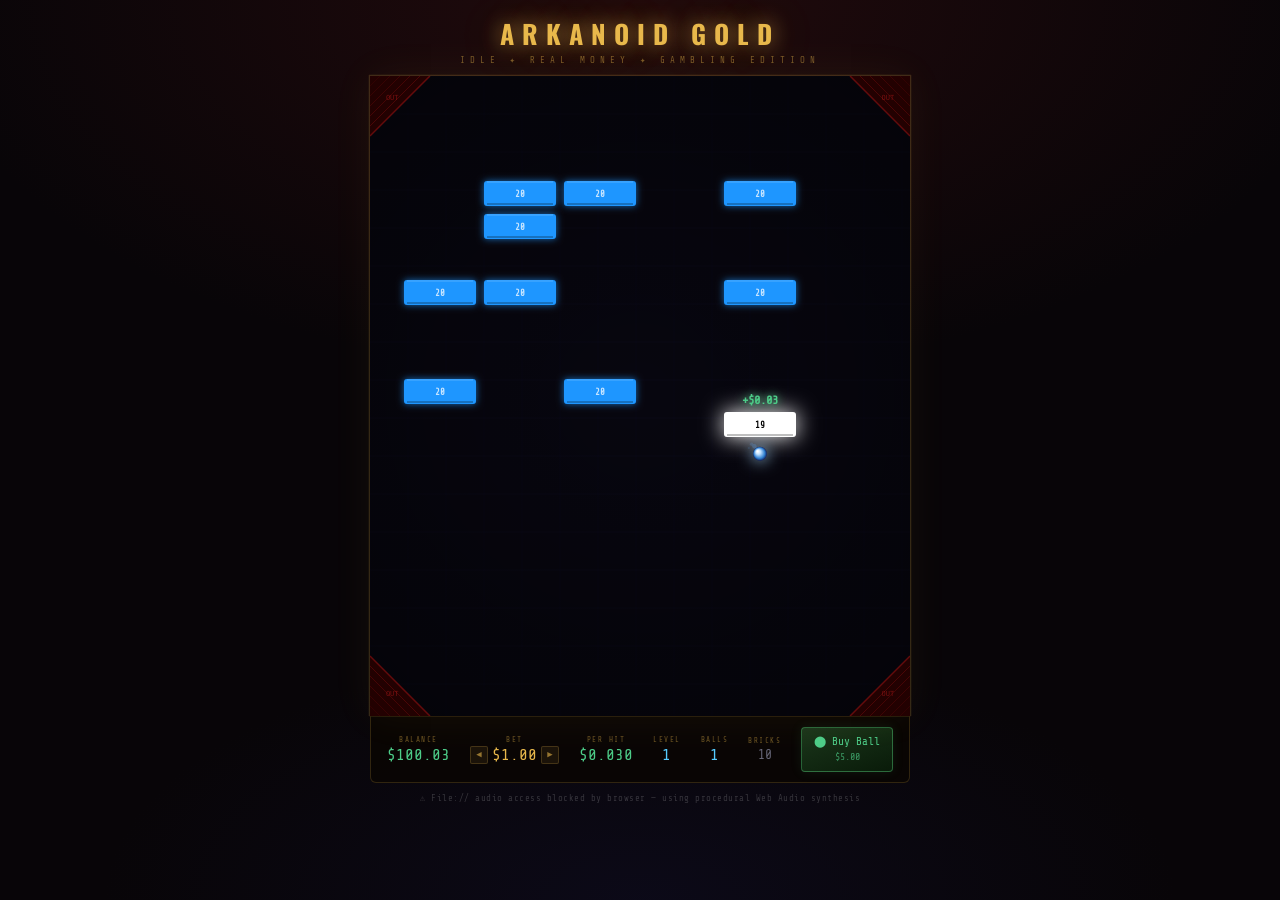
==== arkanoid-gold/index.html @ 4f2eaafe "Initial commit: portal + 5 game prototypes Co-Authored-By: Claude Opus 4.6 (1M context) <noreply@ant" ====
<!DOCTYPE html>
<html lang="en">
<head>
<meta charset="UTF-8">
<meta name="viewport" content="width=device-width, initial-scale=1.0">
<title>ARKANOID GOLD</title>
<style>
@import url('https://fonts.googleapis.com/css2?family=Share+Tech+Mono&family=Oswald:wght@400;600;700&display=swap');

* { margin: 0; padding: 0; box-sizing: border-box; }

body {
  background: #080508;
  background-image:
    radial-gradient(ellipse 80% 60% at 50% 0%, rgba(80,20,20,0.35) 0%, transparent 70%),
    radial-gradient(ellipse 60% 40% at 50% 100%, rgba(20,20,60,0.3) 0%, transparent 70%);
  display: flex;
  flex-direction: column;
  align-items: center;
  min-height: 100vh;
  padding: 14px 8px 20px;
  font-family: 'Share Tech Mono', 'Courier New', monospace;
  color: #fff;
  user-select: none;
}

header {
  display: flex;
  flex-direction: column;
  align-items: center;
  margin-bottom: 10px;
  gap: 2px;
}

.game-title {
  font-family: 'Oswald', sans-serif;
  font-weight: 700;
  font-size: 26px;
  letter-spacing: 8px;
  color: #e8b84b;
  text-shadow:
    0 0 20px rgba(232,184,75,0.7),
    0 0 50px rgba(232,184,75,0.3);
  text-transform: uppercase;
}

.game-subtitle {
  font-size: 9px;
  letter-spacing: 5px;
  color: rgba(232,184,75,0.45);
  text-transform: uppercase;
}

.game-wrap {
  position: relative;
  display: inline-block;
}

canvas {
  display: block;
  border: 1px solid rgba(232,184,75,0.2);
  border-bottom: none;
  box-shadow:
    0 0 40px rgba(232,184,75,0.06),
    0 0 1px rgba(232,184,75,0.3),
    inset 0 0 60px rgba(0,0,20,0.6);
  cursor: default;
}

/* Scanline overlay */
canvas::after {
  content: '';
  position: absolute;
  inset: 0;
  background: repeating-linear-gradient(
    to bottom,
    transparent,
    transparent 2px,
    rgba(0,0,0,0.04) 2px,
    rgba(0,0,0,0.04) 4px
  );
  pointer-events: none;
}

#hud {
  width: 540px;
  display: flex;
  align-items: center;
  justify-content: space-between;
  padding: 10px 16px;
  background: rgba(10,6,4,0.92);
  border: 1px solid rgba(232,184,75,0.18);
  border-top: 1px solid rgba(232,184,75,0.08);
  border-radius: 0 0 6px 6px;
  gap: 6px;
  flex-wrap: nowrap;
}

.hitem {
  display: flex;
  flex-direction: column;
  align-items: center;
  gap: 2px;
  min-width: 0;
}

.hlabel {
  font-size: 7.5px;
  color: rgba(232,184,75,0.45);
  text-transform: uppercase;
  letter-spacing: 1.5px;
  white-space: nowrap;
}

.hval {
  font-family: 'Share Tech Mono', monospace;
  font-size: 16px;
  font-weight: 400;
  color: #5cf;
  white-space: nowrap;
}
.hval.gold { color: #e8b84b; }
.hval.green { color: #4dcc88; }
.hval.dim { color: #667; font-size: 13px; }

.betctrl {
  display: flex;
  align-items: center;
  gap: 4px;
}

.adj {
  background: rgba(232,184,75,0.08);
  border: 1px solid rgba(232,184,75,0.2);
  color: rgba(232,184,75,0.6);
  width: 18px; height: 18px;
  border-radius: 2px;
  cursor: pointer;
  font-size: 9px;
  display: flex; align-items: center; justify-content: center;
  transition: all 0.1s;
  line-height: 1;
  font-family: inherit;
}
.adj:hover {
  background: rgba(232,184,75,0.18);
  color: #e8b84b;
  border-color: rgba(232,184,75,0.5);
}

#buybtn {
  background: linear-gradient(160deg, rgba(30,60,30,0.9), rgba(10,30,10,0.9));
  border: 1px solid rgba(80,200,120,0.4);
  color: #4dcc88;
  padding: 6px 12px;
  border-radius: 4px;
  cursor: pointer;
  font-family: 'Share Tech Mono', monospace;
  font-size: 11px;
  font-weight: 400;
  line-height: 1.4;
  text-align: center;
  transition: all 0.15s;
  white-space: nowrap;
  flex-shrink: 0;
  box-shadow: 0 0 12px rgba(80,200,120,0.1);
}
#buybtn:hover:not(:disabled) {
  background: linear-gradient(160deg, rgba(40,80,40,0.95), rgba(20,50,20,0.95));
  border-color: rgba(80,200,120,0.7);
  box-shadow: 0 0 16px rgba(80,200,120,0.2);
}
#buybtn:disabled {
  opacity: 0.3;
  cursor: not-allowed;
  box-shadow: none;
}

.note {
  margin-top: 10px;
  font-size: 9px;
  color: rgba(255,255,255,0.18);
  letter-spacing: 0.5px;
  text-align: center;
}
</style>
</head>
<body>

<header>
  <div class="game-title">Arkanoid Gold</div>
  <div class="game-subtitle">idle ✦ real money ✦ gambling edition</div>
</header>

<div class="game-wrap">
  <canvas id="c" width="540" height="640"></canvas>
</div>

<div id="hud">
  <div class="hitem">
    <div class="hlabel">Balance</div>
    <div class="hval green" id="ubal">$100.00</div>
  </div>
  <div class="hitem">
    <div class="hlabel">Bet</div>
    <div class="betctrl">
      <button class="adj" id="bdown" title="Decrease bet">◀</button>
      <div class="hval gold" id="ubet">$1.00</div>
      <button class="adj" id="bup" title="Increase bet">▶</button>
    </div>
  </div>
  <div class="hitem">
    <div class="hlabel">Per Hit</div>
    <div class="hval green" id="uphit">$0.03</div>
  </div>
  <div class="hitem">
    <div class="hlabel">Level</div>
    <div class="hval" id="ulvl">1</div>
  </div>
  <div class="hitem">
    <div class="hlabel">Balls</div>
    <div class="hval" id="uballs">1</div>
  </div>
  <div class="hitem">
    <div class="hlabel">Bricks</div>
    <div class="hval dim" id="ubricks">0</div>
  </div>
  <button id="buybtn" title="Purchase an additional ball">
    ⬤ Buy Ball<br><span id="ubcost" style="color:rgba(77,204,136,0.7);font-size:10px;">$5.00</span>
  </button>
</div>

<div class="note">⚠ File:// audio access blocked by browser — using procedural Web Audio synthesis</div>

<script>
// ═══════════════════════════════════════════════════════════
// CONSTANTS
// ═══════════════════════════════════════════════════════════
const W = 540, H = 640;
const GUT = 60;           // corner gutter triangle dimension
const BALL_R = 7;
const TRAIL_LEN = 5;
const BRICK_W = 72, BRICK_H = 25, BRICK_GAP = 8;
const BCOLS = 6, BROWS = 8;
const BOX = (W - (BCOLS * (BRICK_W + BRICK_GAP) - BRICK_GAP)) / 2; // left offset
const BOY = 105;           // top offset
const COIN_R = 7;
const COIN_GRAV = 0.26;
const COIN_DAMP = 0.48;
const COIN_MAXB = 5;
const COIN_TTL  = 480;    // frames before coin vanishes

const BET_OPTS = [0.10, 0.25, 0.50, 1.00, 2.00, 5.00, 10.00, 25.00, 50.00, 100.00];
let betIdx = 3;

// ═══════════════════════════════════════════════════════════
// CANVAS
// ═══════════════════════════════════════════════════════════
const canvas = document.getElementById('c');
const ctx    = canvas.getContext('2d');

// ═══════════════════════════════════════════════════════════
// AUDIO  (procedural Web Audio API)
// ═══════════════════════════════════════════════════════════
let AC = null;
function getAC() {
  if (!AC) AC = new (window.AudioContext || window.webkitAudioContext)();
  return AC;
}

function noiseBurst(freq, freqEnd, vol, dur) {
  try {
    const a = getAC(), t = a.currentTime;
    const sr = a.sampleRate;
    const buf = a.createBuffer(1, Math.floor(sr * dur), sr);
    const d = buf.getChannelData(0);
    for (let i = 0; i < d.length; i++)
      d[i] = (Math.random() * 2 - 1) * Math.pow(1 - i / d.length, 0.6);
    const src = a.createBufferSource();
    src.buffer = buf;
    const filt = a.createBiquadFilter();
    filt.type = 'bandpass';
    filt.frequency.setValueAtTime(freq, t);
    if (freqEnd) filt.frequency.exponentialRampToValueAtTime(freqEnd, t + dur);
    filt.Q.value = 2.8;
    const gain = a.createGain();
    gain.gain.setValueAtTime(vol, t);
    gain.gain.exponentialRampToValueAtTime(0.0001, t + dur);
    src.connect(filt); filt.connect(gain); gain.connect(a.destination);
    src.start(t); src.stop(t + dur + 0.01);
  } catch(e) {}
}

function sineTone(freq, freqEnd, vol, dur, delay) {
  try {
    const a = getAC(), t = a.currentTime + (delay || 0);
    const osc = a.createOscillator(), gain = a.createGain();
    osc.type = 'sine';
    osc.frequency.setValueAtTime(freq, t);
    if (freqEnd) osc.frequency.exponentialRampToValueAtTime(freqEnd, t + dur);
    gain.gain.setValueAtTime(vol, t);
    gain.gain.exponentialRampToValueAtTime(0.0001, t + dur);
    osc.connect(gain); gain.connect(a.destination);
    osc.start(t); osc.stop(t + dur + 0.01);
  } catch(e) {}
}

function triTone(freq, vol, dur, delay) {
  try {
    const a = getAC(), t = a.currentTime + (delay || 0);
    const osc = a.createOscillator(), gain = a.createGain();
    osc.type = 'triangle';
    osc.frequency.value = freq;
    gain.gain.setValueAtTime(vol, t);
    gain.gain.exponentialRampToValueAtTime(0.0001, t + dur);
    osc.connect(gain); gain.connect(a.destination);
    osc.start(t); osc.stop(t + dur + 0.01);
  } catch(e) {}
}

// SFX
function sndBrickHit(health) {
  // Pitch rises as brick gets more damaged (more cracked = higher freq)
  const f = 180 + (20 - health) * 52;
  noiseBurst(f, f * 0.55, 0.55, 0.07);
  sineTone(f * 1.4, f * 0.9, 0.09, 0.05);
}

function sndBrickBreak() {
  noiseBurst(420, 90, 0.8, 0.20);
  sineTone(260, 65, 0.14, 0.18);
  triTone(180, 0.1, 0.22);
}

function sndCoinBounce() {
  sineTone(1600, 750, 0.1, 0.04);
}

function sndCoinCollect() {
  [523.25, 659.25, 783.99, 1046.50, 1318.51].forEach((f, i) => {
    sineTone(f, f * 1.01, 0.18, 0.24, i * 0.065);
    triTone(f * 0.5, 0.06, 0.2, i * 0.065);
  });
}

function sndBallLost() {
  try {
    const a = getAC(), t = a.currentTime;
    const osc = a.createOscillator(), gain = a.createGain();
    osc.type = 'sawtooth';
    osc.frequency.setValueAtTime(400, t);
    osc.frequency.exponentialRampToValueAtTime(75, t + 0.5);
    gain.gain.setValueAtTime(0.18, t);
    gain.gain.exponentialRampToValueAtTime(0.0001, t + 0.5);
    osc.connect(gain); gain.connect(a.destination);
    osc.start(t); osc.stop(t + 0.52);
  } catch(e) {}
}

function sndLevelUp() {
  [392, 494, 587, 784, 988, 1175].forEach((f, i) => {
    triTone(f, 0.14, 0.35, i * 0.1);
    sineTone(f * 2, null, 0.06, 0.25, i * 0.1);
  });
}

// ═══════════════════════════════════════════════════════════
// COLOR HELPERS
// ═══════════════════════════════════════════════════════════
// Brick health colors: blue(full) → cyan → green → yellow → orange → red(near dead)
const HPAL = [
  [255, 35, 35],    // dying — red
  [255, 130, 0],    // low   — orange
  [220, 220, 0],    // mid   — yellow
  [40,  210, 120],  // good  — green
  [30,  150, 255],  // full  — blue
];

function brickRGB(health, max = 20) {
  const t = health / max; // 0..1
  const seg = HPAL.length - 1;
  const si  = Math.min(Math.floor(t * seg), seg - 1);
  const st  = t * seg - si;
  const a = HPAL[si], b = HPAL[si + 1];
  return [
    Math.round(a[0] + (b[0] - a[0]) * st),
    Math.round(a[1] + (b[1] - a[1]) * st),
    Math.round(a[2] + (b[2] - a[2]) * st),
  ];
}

function brickColor(health, max = 20) {
  const [r,g,b] = brickRGB(health, max);
  return `rgb(${r},${g},${b})`;
}

function brickGlow(health, max = 20) {
  const [r,g,b] = brickRGB(health, max);
  return `rgba(${r},${g},${b},0.7)`;
}

// ═══════════════════════════════════════════════════════════
// GUTTER CHECK  (triangular corners)
// ═══════════════════════════════════════════════════════════
function inGutter(x, y) {
  return (x + y < GUT) ||
         ((W - x) + y < GUT) ||
         (x + (H - y) < GUT) ||
         ((W - x) + (H - y) < GUT);
}

// ═══════════════════════════════════════════════════════════
// BRICK GENERATION
// ═══════════════════════════════════════════════════════════
function genBricks(level) {
  const total = BCOLS * BROWS;
  const count = Math.min(10 + (level - 1) * 5, 46);
  const slots = Array.from({ length: total }, (_, i) => i);
  for (let i = slots.length - 1; i > 0; i--) {
    const j = 0 | (Math.random() * (i + 1));
    [slots[i], slots[j]] = [slots[j], slots[i]];
  }
  return slots.slice(0, count).map(s => {
    const col = s % BCOLS, row = 0 | (s / BCOLS);
    return {
      x: BOX + col * (BRICK_W + BRICK_GAP),
      y: BOY + row * (BRICK_H + BRICK_GAP),
      w: BRICK_W, h: BRICK_H,
      hp: 20, maxHp: 20,
      flash: 0, shake: 0,
    };
  });
}

// ═══════════════════════════════════════════════════════════
// GAME STATE
// ═══════════════════════════════════════════════════════════
const G = {
  balance:     100,
  bet:         1.00,
  level:       1,
  balls:       [],
  bricks:      [],
  coins:       [],
  parts:       [],
  floats:      [],
  ballCost:    5,
  ballBuys:    0,
  lvlDone:     false,
  lvlTimer:    0,
};

// ═══════════════════════════════════════════════════════════
// SPAWNING
// ═══════════════════════════════════════════════════════════
function spawnBall() {
  const spd = 4.5 + G.level * 0.18;
  const angle = -Math.PI / 2 + (Math.random() - 0.5) * Math.PI * 0.7;
  G.balls.push({
    x: W / 2 + (Math.random() - 0.5) * 100,
    y: H - 110,
    vx: Math.cos(angle) * spd,
    vy: Math.sin(angle) * spd,
    trail: [],
  });
}

function spawnCoin(x, y) {
  G.coins.push({
    x, y,
    vx: (Math.random() - 0.5) * 2.8,
    vy: -(0.8 + Math.random() * 1.8),
    bounces: 0, age: 0, alive: true,
    shimmer: Math.random() * Math.PI * 2,
  });
}

function burst(x, y, rgb, n = 10) {
  for (let i = 0; i < n; i++) {
    const a = Math.random() * Math.PI * 2;
    const s = 1.5 + Math.random() * 4;
    G.parts.push({
      x, y,
      vx: Math.cos(a) * s,
      vy: Math.sin(a) * s,
      r: 1.5 + Math.random() * 2,
      life: 1,
      color: `rgb(${rgb[0]},${rgb[1]},${rgb[2]})`,
    });
  }
}

// ═══════════════════════════════════════════════════════════
// PAYOUT
// ═══════════════════════════════════════════════════════════
function pay(amt, x, y, color) {
  G.balance += amt;
  G.floats.push({
    x, y,
    text: '+$' + amt.toFixed(2),
    life: 1.3, vy: -1.1,
    color: color || '#4dcc88',
  });
  updateUI();
}

// ═══════════════════════════════════════════════════════════
// COLLISION
// ═══════════════════════════════════════════════════════════
function circHitRect(bx, by, r, rx, ry, rw, rh) {
  const cx = Math.max(rx, Math.min(bx, rx + rw));
  const cy = Math.max(ry, Math.min(by, ry + rh));
  const dx = bx - cx, dy = by - cy;
  return dx * dx + dy * dy < r * r;
}

function bounceOff(ball, brick) {
  const cx = Math.max(brick.x, Math.min(ball.x, brick.x + brick.w));
  const cy = Math.max(brick.y, Math.min(ball.y, brick.y + brick.h));
  const dx = ball.x - cx, dy = ball.y - cy;
  if (Math.abs(dx) >= Math.abs(dy)) {
    ball.vx = -ball.vx;
    ball.x += ball.vx * 1.5;
  } else {
    ball.vy = -ball.vy;
    ball.y += ball.vy * 1.5;
  }
}

function enforceMinAngle(ball) {
  const spd = Math.hypot(ball.vx, ball.vy);
  const MIN_VY = spd * 0.18;
  if (Math.abs(ball.vy) < MIN_VY) {
    ball.vy = MIN_VY * (ball.vy >= 0 ? 1 : -1);
    ball.vx = Math.sqrt(spd * spd - ball.vy * ball.vy) * (ball.vx >= 0 ? 1 : -1);
  }
}

// ═══════════════════════════════════════════════════════════
// UPDATE
// ═══════════════════════════════════════════════════════════
function update() {
  // Level transition
  if (G.lvlDone) {
    if (--G.lvlTimer <= 0) {
      G.level++;
      G.bricks = genBricks(G.level);
      G.coins  = [];
      G.lvlDone = false;
      updateUI();
    }
  } else if (G.bricks.length === 0) {
    G.lvlDone  = true;
    G.lvlTimer = 210;
    sndLevelUp();
  }

  // ── BALLS ──────────────────────────────────────────────
  for (let i = G.balls.length - 1; i >= 0; i--) {
    const b = G.balls[i];

    // Trail
    b.trail.push({ x: b.x, y: b.y });
    if (b.trail.length > TRAIL_LEN) b.trail.shift();

    b.x += b.vx;
    b.y += b.vy;

    // Gutter check BEFORE wall bounce
    if (inGutter(b.x, b.y)) {
      G.balls.splice(i, 1);
      sndBallLost();
      updateUI();
      continue;
    }

    // Wall bounce
    if (b.x - BALL_R < 0)   { b.x = BALL_R;     b.vx =  Math.abs(b.vx); }
    if (b.x + BALL_R > W)   { b.x = W - BALL_R; b.vx = -Math.abs(b.vx); }
    if (b.y - BALL_R < 0)   { b.y = BALL_R;     b.vy =  Math.abs(b.vy); }
    if (b.y + BALL_R > H)   { b.y = H - BALL_R; b.vy = -Math.abs(b.vy); }

    enforceMinAngle(b);

    // Brick collisions
    for (let j = G.bricks.length - 1; j >= 0; j--) {
      const br = G.bricks[j];
      if (!circHitRect(b.x, b.y, BALL_R, br.x, br.y, br.w, br.h)) continue;

      bounceOff(b, br);
      br.hp--;
      br.flash = 9;
      if (br.hp <= 4) br.shake = 4;

      sndBrickHit(Math.max(1, br.hp));
      pay(G.bet * 0.03, br.x + br.w / 2, br.y - 8);

      // Coin drop: 9% per hit
      if (Math.random() < 0.09) {
        spawnCoin(br.x + br.w / 2 + (Math.random() - 0.5) * 30, br.y + br.h + 4);
      }

      if (br.hp <= 0) {
        const rgb = brickRGB(5, 20); // warm color for explosion
        burst(br.x + br.w / 2, br.y + br.h / 2, rgb, 14);
        pay(G.bet * 0.25, br.x + br.w / 2, br.y + br.h / 2, '#e8b84b');
        sndBrickBreak();
        G.bricks.splice(j, 1);
      }
      break; // one brick collision per ball per frame
    }

    // Coin collisions
    for (let k = G.coins.length - 1; k >= 0; k--) {
      const co = G.coins[k];
      if (!co.alive) continue;
      const dx = b.x - co.x, dy = b.y - co.y;
      const rr = BALL_R + COIN_R;
      if (dx * dx + dy * dy < rr * rr) {
        co.alive = false;
        pay(G.bet * 0.45, co.x, co.y - 14, '#ffd700');
        sndCoinCollect();
        burst(co.x, co.y, [255, 215, 0], 12);
      }
    }
  }

  // ── COINS ──────────────────────────────────────────────
  G.coins = G.coins.filter(c => c.alive);
  for (let i = G.coins.length - 1; i >= 0; i--) {
    const co = G.coins[i];
    co.vy += COIN_GRAV;
    co.x  += co.vx;
    co.y  += co.vy;
    co.age++;
    co.shimmer += 0.11;

    if (co.y + COIN_R > H - 4) {
      co.y = H - 4 - COIN_R;
      co.vy *= -COIN_DAMP;
      co.vx *= 0.82;
      co.bounces++;
      if (Math.abs(co.vy) > 0.8) sndCoinBounce();
      if (co.bounces >= COIN_MAXB || Math.abs(co.vy) < 0.35) {
        G.coins.splice(i, 1); continue;
      }
    }
    if (co.x - COIN_R < 0)  { co.x = COIN_R;     co.vx =  Math.abs(co.vx); }
    if (co.x + COIN_R > W)  { co.x = W - COIN_R; co.vx = -Math.abs(co.vx); }
    if (co.age > COIN_TTL) { G.coins.splice(i, 1); }
  }

  // ── PARTICLES ──────────────────────────────────────────
  for (let i = G.parts.length - 1; i >= 0; i--) {
    const p = G.parts[i];
    p.x += p.vx; p.y += p.vy;
    p.vy += 0.12;
    p.life -= 0.026;
    if (p.life <= 0) G.parts.splice(i, 1);
  }

  // ── FLOATS ─────────────────────────────────────────────
  for (let i = G.floats.length - 1; i >= 0; i--) {
    const f = G.floats[i];
    f.y += f.vy;
    f.life -= 0.020;
    if (f.life <= 0) G.floats.splice(i, 1);
  }

  // ── BRICK TIMERS ───────────────────────────────────────
  for (const br of G.bricks) {
    if (br.flash > 0) br.flash--;
    if (br.shake > 0) br.shake--;
  }
}

// ═══════════════════════════════════════════════════════════
// DRAW
// ═══════════════════════════════════════════════════════════
let frame = 0;

function draw() {
  frame++;
  ctx.clearRect(0, 0, W, H);

  // ── BG ─────────────────────────────────────────────────
  ctx.fillStyle = '#07060f';
  ctx.fillRect(0, 0, W, H);

  // Subtle grid
  ctx.strokeStyle = 'rgba(100,80,200,0.035)';
  ctx.lineWidth = 1;
  for (let x = 0; x < W; x += 38) {
    ctx.beginPath(); ctx.moveTo(x, 0); ctx.lineTo(x, H); ctx.stroke();
  }
  for (let y = 0; y < H; y += 38) {
    ctx.beginPath(); ctx.moveTo(0, y); ctx.lineTo(W, y); ctx.stroke();
  }

  // Vignette gradient
  const vig = ctx.createRadialGradient(W/2, H/2, 0, W/2, H/2, W * 0.85);
  vig.addColorStop(0, 'transparent');
  vig.addColorStop(1, 'rgba(0,0,0,0.45)');
  ctx.fillStyle = vig;
  ctx.fillRect(0, 0, W, H);

  // ── GUTTER TRIANGLES ───────────────────────────────────
  const gutCorners = [
    [0, 0, GUT, 0, 0, GUT],
    [W, 0, W - GUT, 0, W, GUT],
    [0, H, GUT, H, 0, H - GUT],
    [W, H, W - GUT, H, W, H - GUT],
  ];

  // Fill
  gutCorners.forEach(([x1,y1,x2,y2,x3,y3]) => {
    ctx.fillStyle = 'rgba(40,0,0,0.85)';
    ctx.beginPath();
    ctx.moveTo(x1, y1); ctx.lineTo(x2, y2); ctx.lineTo(x3, y3);
    ctx.closePath(); ctx.fill();
  });

  // Danger stripes
  for (let k = 0; k < 5; k++) {
    const pct = (k + 1) / 6;
    const alpha = 0.25 - k * 0.04;
    ctx.strokeStyle = `rgba(200,20,20,${alpha})`;
    ctx.lineWidth = 1;
    gutCorners.forEach(([x1,y1,x2,y2,x3,y3]) => {
      // Interpolate stripe along hypotenuse
      const ax = x2 + (x1 - x2) * pct, ay = y2;
      const bx2 = x1, by2 = y3 + (y1 - y3) * pct;
      ctx.beginPath(); ctx.moveTo(ax, ay); ctx.lineTo(bx2, by2); ctx.stroke();
    });
  }

  // Gutter edge glow
  ctx.strokeStyle = 'rgba(180,20,20,0.5)';
  ctx.lineWidth = 1.5;
  gutCorners.forEach(([x1,y1,x2,y2,x3,y3]) => {
    ctx.beginPath(); ctx.moveTo(x2, y2); ctx.lineTo(x3, y3); ctx.stroke();
  });

  // OUT labels
  ctx.fillStyle = 'rgba(200,30,30,0.5)';
  ctx.font = '7px monospace';
  ctx.textAlign = 'center';
  ctx.textBaseline = 'middle';
  const goff = GUT * 0.37;
  ctx.fillText('OUT', goff, goff);
  ctx.fillText('OUT', W - goff, goff);
  ctx.fillText('OUT', goff, H - goff);
  ctx.fillText('OUT', W - goff, H - goff);

  // ── BRICKS ─────────────────────────────────────────────
  for (const br of G.bricks) {
    const col  = brickColor(br.hp, br.maxHp);
    const glow = brickGlow(br.hp, br.maxHp);
    const sx   = br.shake > 0 ? (Math.random() - 0.5) * 2.5 : 0;
    const sy   = br.shake > 0 ? (Math.random() - 0.5) * 2.5 : 0;
    const bx   = br.x + sx, by = br.y + sy;
    const rad  = 3;

    // Glow
    ctx.save();
    ctx.shadowColor = br.flash > 0 ? '#ffffff' : glow;
    ctx.shadowBlur  = br.flash > 0 ? 22 : 7;
    ctx.fillStyle   = br.flash > 0 ? '#ffffff' : col;
    ctx.beginPath();
    if (ctx.roundRect) {
      ctx.roundRect(bx, by, br.w, br.h, rad);
    } else {
      ctx.rect(bx, by, br.w, br.h);
    }
    ctx.fill();
    ctx.restore();

    // Inner bevel highlight
    ctx.strokeStyle = 'rgba(255,255,255,0.22)';
    ctx.lineWidth = 1;
    ctx.beginPath();
    ctx.moveTo(bx + rad, by + 1);
    ctx.lineTo(bx + br.w - rad, by + 1);
    ctx.stroke();

    // Inner shadow bottom
    ctx.strokeStyle = 'rgba(0,0,0,0.5)';
    ctx.beginPath();
    ctx.moveTo(bx + rad, by + br.h - 2);
    ctx.lineTo(bx + br.w - rad, by + br.h - 2);
    ctx.stroke();

    // HP number
    const dark = br.hp > 12;
    ctx.fillStyle = br.flash > 0 ? '#000'
      : dark ? 'rgba(255,255,255,0.75)' : '#fff';
    ctx.font = `bold ${br.hp > 9 ? 9 : 10}px 'Share Tech Mono', monospace`;
    ctx.textAlign = 'center';
    ctx.textBaseline = 'middle';
    ctx.fillText(br.hp, bx + br.w / 2, by + br.h / 2 + 0.5);
  }

  // ── COINS ──────────────────────────────────────────────
  for (const co of G.coins) {
    const pulse = 0.88 + Math.sin(co.shimmer) * 0.12;
    const fade  = Math.min(1, (COIN_TTL - co.age) / 80);

    ctx.save();
    ctx.globalAlpha = fade;
    ctx.shadowColor = '#ffd700';
    ctx.shadowBlur  = 10 * pulse;

    const gr = ctx.createRadialGradient(co.x - 2, co.y - 2, 0.5, co.x, co.y, COIN_R);
    gr.addColorStop(0, '#fffac8');
    gr.addColorStop(0.45, '#ffd700');
    gr.addColorStop(1, '#a06000');
    ctx.fillStyle = gr;
    ctx.beginPath();
    ctx.arc(co.x, co.y, COIN_R * pulse, 0, Math.PI * 2);
    ctx.fill();
    ctx.restore();

    ctx.save();
    ctx.globalAlpha = fade * 0.85;
    ctx.fillStyle = 'rgba(60,30,0,0.9)';
    ctx.font = 'bold 7px sans-serif';
    ctx.textAlign = 'center';
    ctx.textBaseline = 'middle';
    ctx.fillText('$', co.x, co.y + 0.5);
    ctx.restore();
  }

  // ── BALLS ──────────────────────────────────────────────
  for (const b of G.balls) {
    // Trail
    b.trail.forEach((pt, ti) => {
      const a = (ti + 1) / (b.trail.length + 1) * 0.35;
      ctx.fillStyle = `rgba(80,160,255,${a})`;
      const tr = BALL_R * 0.4 * ((ti + 1) / b.trail.length);
      ctx.beginPath();
      ctx.arc(pt.x, pt.y, tr, 0, Math.PI * 2);
      ctx.fill();
    });

    // Ball
    ctx.save();
    ctx.shadowColor = '#aaddff';
    ctx.shadowBlur  = 16;
    const bg = ctx.createRadialGradient(b.x - 2.5, b.y - 2.5, 0.5, b.x, b.y, BALL_R);
    bg.addColorStop(0, '#ffffff');
    bg.addColorStop(0.3, '#c0e0ff');
    bg.addColorStop(0.75, '#3080d0');
    bg.addColorStop(1, '#102060');
    ctx.fillStyle = bg;
    ctx.beginPath();
    ctx.arc(b.x, b.y, BALL_R, 0, Math.PI * 2);
    ctx.fill();
    ctx.restore();
  }

  // ── PARTICLES ──────────────────────────────────────────
  ctx.save();
  for (const p of G.parts) {
    ctx.globalAlpha = Math.max(0, p.life * p.life);
    ctx.fillStyle = p.color;
    ctx.beginPath();
    ctx.arc(p.x, p.y, p.r, 0, Math.PI * 2);
    ctx.fill();
  }
  ctx.restore();

  // ── FLOATING PAYOUT TEXT ────────────────────────────────
  ctx.save();
  for (const f of G.floats) {
    const a = Math.min(1, f.life * 1.4);
    ctx.globalAlpha = a;
    ctx.shadowColor = f.color;
    ctx.shadowBlur  = 8;
    ctx.fillStyle   = f.color;
    ctx.font        = 'bold 12px "Share Tech Mono", monospace';
    ctx.textAlign   = 'center';
    ctx.textBaseline = 'middle';
    ctx.fillText(f.text, f.x, f.y);
  }
  ctx.restore();

  // ── LEVEL COMPLETE ──────────────────────────────────────
  if (G.lvlDone) {
    ctx.fillStyle = 'rgba(0,0,0,0.58)';
    ctx.fillRect(0, 0, W, H);

    const sc = 1 + Math.sin(frame * 0.07) * 0.04;
    ctx.save();
    ctx.translate(W / 2, H / 2);
    ctx.scale(sc, sc);

    ctx.shadowColor = '#e8b84b';
    ctx.shadowBlur  = 35;
    ctx.fillStyle   = '#e8b84b';
    ctx.font        = 'bold 36px Oswald, sans-serif';
    ctx.letterSpacing = '4px';
    ctx.textAlign   = 'center';
    ctx.textBaseline = 'middle';
    ctx.fillText('LEVEL COMPLETE', 0, -24);

    ctx.shadowBlur  = 0;
    ctx.fillStyle   = 'rgba(255,255,255,0.55)';
    ctx.font        = '15px "Share Tech Mono", monospace';
    ctx.fillText('Level ' + (G.level + 1) + ' incoming…', 0, 22);
    ctx.restore();
  }

  // ── NO BALLS WARNING ────────────────────────────────────
  if (G.balls.length === 0 && !G.lvlDone) {
    const pulse = 0.6 + Math.abs(Math.sin(frame * 0.06)) * 0.4;
    ctx.fillStyle = `rgba(180,0,0,${0.08 * pulse})`;
    ctx.fillRect(0, 0, W, H);

    ctx.save();
    ctx.shadowColor = '#ff4040';
    ctx.shadowBlur  = 20;
    ctx.fillStyle   = `rgba(255,80,80,${0.85 + pulse * 0.15})`;
    ctx.font        = 'bold 17px "Share Tech Mono", monospace';
    ctx.textAlign   = 'center';
    ctx.textBaseline = 'middle';
    ctx.fillText('⚠  ALL BALLS LOST — BUY MORE BELOW', W / 2, H / 2);
    ctx.restore();
  }
}

// ═══════════════════════════════════════════════════════════
// LOOP
// ═══════════════════════════════════════════════════════════
function loop() {
  update();
  draw();
  requestAnimationFrame(loop);
}

// ═══════════════════════════════════════════════════════════
// UI
// ═══════════════════════════════════════════════════════════
function updateUI() {
  document.getElementById('ubal').textContent  = '$' + G.balance.toFixed(2);
  document.getElementById('ulvl').textContent  = G.level;
  document.getElementById('uballs').textContent = G.balls.length;
  document.getElementById('ubricks').textContent = G.bricks.length;
  document.getElementById('ubet').textContent  = '$' + G.bet.toFixed(2);
  document.getElementById('ubcost').textContent = '$' + G.ballCost.toFixed(2);
  document.getElementById('uphit').textContent  = '$' + (G.bet * 0.03).toFixed(3);
  document.getElementById('buybtn').disabled = G.balance < G.ballCost;
}

document.getElementById('bdown').onclick = () => {
  if (betIdx > 0) { betIdx--; G.bet = BET_OPTS[betIdx]; updateUI(); }
};
document.getElementById('bup').onclick = () => {
  if (betIdx < BET_OPTS.length - 1) { betIdx++; G.bet = BET_OPTS[betIdx]; updateUI(); }
};
document.getElementById('buybtn').onclick = () => {
  getAC(); // ensure audio context initialized on user gesture
  if (G.balance < G.ballCost) return;
  G.balance  -= G.ballCost;
  G.ballCost  = Math.round(G.ballCost * 1.65 * 100) / 100;
  G.ballBuys++;
  spawnBall();
  updateUI();
};

// ═══════════════════════════════════════════════════════════
// INIT
// ═══════════════════════════════════════════════════════════
G.bricks = genBricks(1);
spawnBall();
updateUI();
loop();
</script>
</body>
</html>
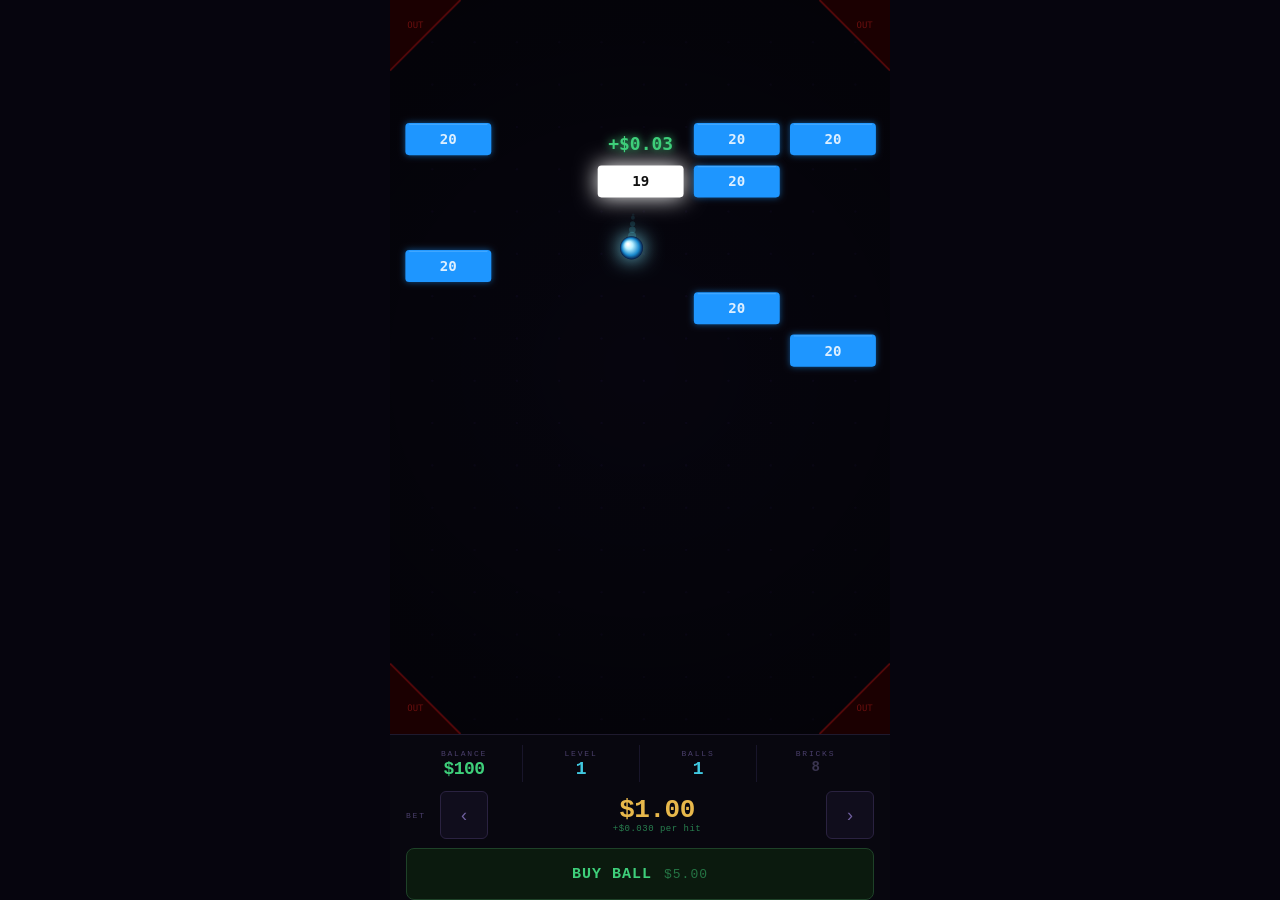
==== commit 72bd8942: "Update Ark Gold: rename + virtual coordinate system Renamed from Arkanoid Gold to Ark Gold. Added fi" ====
--- a/arkanoid-gold/index.html
+++ b/arkanoid-gold/index.html
@@ -2,978 +2,696 @@
 <html lang="en">
 <head>
 <meta charset="UTF-8">
-<meta name="viewport" content="width=device-width, initial-scale=1.0">
-<title>ARKANOID GOLD</title>
+<meta name="viewport" content="width=device-width, initial-scale=1.0, maximum-scale=1.0, user-scalable=no">
+<meta name="apple-mobile-web-app-capable" content="yes">
+<meta name="apple-mobile-web-app-status-bar-style" content="black-translucent">
+<title>ARK GOLD</title>
 <style>
-@import url('https://fonts.googleapis.com/css2?family=Share+Tech+Mono&family=Oswald:wght@400;600;700&display=swap');
-
-* { margin: 0; padding: 0; box-sizing: border-box; }
+*, *::before, *::after { box-sizing: border-box; margin: 0; padding: 0; }
+
+html, body {
+  width: 100%;
+  height: 100%;
+  overflow: hidden;
+  background: #06050e;
+  touch-action: manipulation;
+  -webkit-tap-highlight-color: transparent;
+  user-select: none;
+}
 
 body {
-  background: #080508;
-  background-image:
-    radial-gradient(ellipse 80% 60% at 50% 0%, rgba(80,20,20,0.35) 0%, transparent 70%),
-    radial-gradient(ellipse 60% 40% at 50% 100%, rgba(20,20,60,0.3) 0%, transparent 70%);
+  font-family: 'Courier New', monospace;
+}
+
+#app {
+  max-width: 500px;
+  margin: 0 auto;
+  height: 100%;
   display: flex;
   flex-direction: column;
-  align-items: center;
-  min-height: 100vh;
-  padding: 14px 8px 20px;
-  font-family: 'Share Tech Mono', 'Courier New', monospace;
-  color: #fff;
-  user-select: none;
-}
-
-header {
+  align-items: stretch;
+}
+
+/* ── PLAY AREA ────────────────────────────── */
+#c {
+  display: block;
+  width: 100%;
+  flex: 1 1 auto;
+  min-height: 0;
+}
+
+/* ── HUD ──────────────────────────────────── */
+#hud {
+  flex: 0 0 auto;
+  background: #08070f;
+  border-top: 1px solid #1e1a2e;
+  padding: 10px 16px env(safe-area-inset-bottom, 10px);
   display: flex;
   flex-direction: column;
-  align-items: center;
-  margin-bottom: 10px;
-  gap: 2px;
-}
-
-.game-title {
-  font-family: 'Oswald', sans-serif;
-  font-weight: 700;
-  font-size: 26px;
-  letter-spacing: 8px;
-  color: #e8b84b;
-  text-shadow:
-    0 0 20px rgba(232,184,75,0.7),
-    0 0 50px rgba(232,184,75,0.3);
-  text-transform: uppercase;
-}
-
-.game-subtitle {
-  font-size: 9px;
-  letter-spacing: 5px;
-  color: rgba(232,184,75,0.45);
-  text-transform: uppercase;
-}
-
-.game-wrap {
-  position: relative;
-  display: inline-block;
-}
-
-canvas {
-  display: block;
-  border: 1px solid rgba(232,184,75,0.2);
-  border-bottom: none;
-  box-shadow:
-    0 0 40px rgba(232,184,75,0.06),
-    0 0 1px rgba(232,184,75,0.3),
-    inset 0 0 60px rgba(0,0,20,0.6);
-  cursor: default;
-}
-
-/* Scanline overlay */
-canvas::after {
-  content: '';
-  position: absolute;
-  inset: 0;
-  background: repeating-linear-gradient(
-    to bottom,
-    transparent,
-    transparent 2px,
-    rgba(0,0,0,0.04) 2px,
-    rgba(0,0,0,0.04) 4px
-  );
-  pointer-events: none;
-}
-
-#hud {
-  width: 540px;
-  display: flex;
-  align-items: center;
-  justify-content: space-between;
-  padding: 10px 16px;
-  background: rgba(10,6,4,0.92);
-  border: 1px solid rgba(232,184,75,0.18);
-  border-top: 1px solid rgba(232,184,75,0.08);
-  border-radius: 0 0 6px 6px;
-  gap: 6px;
-  flex-wrap: nowrap;
-}
-
-.hitem {
+  gap: 9px;
+}
+
+/* Stats row */
+.stats {
+  display: grid;
+  grid-template-columns: repeat(4, 1fr);
+  gap: 0;
+}
+
+.stat {
   display: flex;
   flex-direction: column;
   align-items: center;
   gap: 2px;
-  min-width: 0;
-}
-
-.hlabel {
-  font-size: 7.5px;
-  color: rgba(232,184,75,0.45);
+  padding: 4px 0;
+  border-right: 1px solid #18152a;
+}
+.stat:last-child { border-right: none; }
+
+.slabel {
+  font-size: 8px;
+  letter-spacing: 1.8px;
   text-transform: uppercase;
-  letter-spacing: 1.5px;
-  white-space: nowrap;
-}
-
-.hval {
-  font-family: 'Share Tech Mono', monospace;
-  font-size: 16px;
-  font-weight: 400;
-  color: #5cf;
-  white-space: nowrap;
-}
-.hval.gold { color: #e8b84b; }
-.hval.green { color: #4dcc88; }
-.hval.dim { color: #667; font-size: 13px; }
-
-.betctrl {
+  color: #4a3f6b;
+}
+
+.sval {
+  font-size: 18px;
+  line-height: 1;
+  font-weight: bold;
+  letter-spacing: -0.5px;
+}
+.sval.green { color: #3ecf7a; }
+.sval.gold  { color: #e8b84b; }
+.sval.cyan  { color: #40c8e0; }
+.sval.dim   { color: #3a3550; font-size: 14px; }
+
+/* Bet row */
+.bet-row {
   display: flex;
   align-items: center;
-  gap: 4px;
+  gap: 10px;
+}
+
+.bet-label {
+  font-size: 8px;
+  letter-spacing: 1.8px;
+  text-transform: uppercase;
+  color: #4a3f6b;
+  flex-shrink: 0;
+  width: 24px;
 }
 
 .adj {
-  background: rgba(232,184,75,0.08);
-  border: 1px solid rgba(232,184,75,0.2);
-  color: rgba(232,184,75,0.6);
-  width: 18px; height: 18px;
-  border-radius: 2px;
+  flex-shrink: 0;
+  width: 48px;
+  height: 48px;
+  background: #100d1c;
+  border: 1px solid #2a2240;
+  border-radius: 6px;
+  color: #7060a0;
+  font-size: 18px;
+  display: flex;
+  align-items: center;
+  justify-content: center;
   cursor: pointer;
+  transition: background 0.08s, border-color 0.08s;
+}
+.adj:active {
+  background: #1e1535;
+  border-color: #e8b84b;
+  color: #e8b84b;
+}
+
+.bet-mid {
+  flex: 1;
+  display: flex;
+  flex-direction: column;
+  align-items: center;
+  gap: 1px;
+}
+
+.bet-val {
+  font-size: 26px;
+  font-weight: bold;
+  color: #e8b84b;
+  line-height: 1;
+  letter-spacing: -0.5px;
+}
+
+.bet-sub {
   font-size: 9px;
-  display: flex; align-items: center; justify-content: center;
-  transition: all 0.1s;
-  line-height: 1;
-  font-family: inherit;
-}
-.adj:hover {
-  background: rgba(232,184,75,0.18);
-  color: #e8b84b;
-  border-color: rgba(232,184,75,0.5);
-}
-
+  color: #3ecf7a;
+  opacity: 0.6;
+  letter-spacing: 0.5px;
+}
+
+/* Buy button */
 #buybtn {
-  background: linear-gradient(160deg, rgba(30,60,30,0.9), rgba(10,30,10,0.9));
-  border: 1px solid rgba(80,200,120,0.4);
-  color: #4dcc88;
-  padding: 6px 12px;
-  border-radius: 4px;
+  height: 52px;
+  background: #0b1a0e;
+  border: 1px solid #1e4228;
+  border-radius: 8px;
+  color: #3ecf7a;
+  font-family: 'Courier New', monospace;
+  font-size: 15px;
+  font-weight: bold;
+  letter-spacing: 1px;
   cursor: pointer;
-  font-family: 'Share Tech Mono', monospace;
-  font-size: 11px;
-  font-weight: 400;
-  line-height: 1.4;
-  text-align: center;
-  transition: all 0.15s;
-  white-space: nowrap;
-  flex-shrink: 0;
-  box-shadow: 0 0 12px rgba(80,200,120,0.1);
-}
-#buybtn:hover:not(:disabled) {
-  background: linear-gradient(160deg, rgba(40,80,40,0.95), rgba(20,50,20,0.95));
-  border-color: rgba(80,200,120,0.7);
-  box-shadow: 0 0 16px rgba(80,200,120,0.2);
-}
-#buybtn:disabled {
-  opacity: 0.3;
-  cursor: not-allowed;
-  box-shadow: none;
-}
-
-.note {
-  margin-top: 10px;
-  font-size: 9px;
-  color: rgba(255,255,255,0.18);
-  letter-spacing: 0.5px;
-  text-align: center;
+  display: flex;
+  align-items: center;
+  justify-content: center;
+  gap: 12px;
+  transition: background 0.1s, border-color 0.1s;
+}
+#buybtn:active:not(:disabled) {
+  background: #122a17;
+  border-color: #3ecf7a;
+}
+#buybtn:disabled { opacity: 0.22; cursor: not-allowed; }
+
+.bcost {
+  color: #3ecf7a;
+  opacity: 0.5;
+  font-size: 13px;
+  font-weight: normal;
 }
 </style>
 </head>
 <body>
 
-<header>
-  <div class="game-title">Arkanoid Gold</div>
-  <div class="game-subtitle">idle ✦ real money ✦ gambling edition</div>
-</header>
-
-<div class="game-wrap">
-  <canvas id="c" width="540" height="640"></canvas>
-</div>
+<div id="app">
+<canvas id="c"></canvas>
 
 <div id="hud">
-  <div class="hitem">
-    <div class="hlabel">Balance</div>
-    <div class="hval green" id="ubal">$100.00</div>
-  </div>
-  <div class="hitem">
-    <div class="hlabel">Bet</div>
-    <div class="betctrl">
-      <button class="adj" id="bdown" title="Decrease bet">◀</button>
-      <div class="hval gold" id="ubet">$1.00</div>
-      <button class="adj" id="bup" title="Increase bet">▶</button>
+  <div class="stats">
+    <div class="stat">
+      <div class="slabel">Balance</div>
+      <div class="sval green" id="ubal">$100</div>
+    </div>
+    <div class="stat">
+      <div class="slabel">Level</div>
+      <div class="sval cyan" id="ulvl">1</div>
+    </div>
+    <div class="stat">
+      <div class="slabel">Balls</div>
+      <div class="sval cyan" id="uballs">1</div>
+    </div>
+    <div class="stat">
+      <div class="slabel">Bricks</div>
+      <div class="sval dim" id="ubricks">—</div>
     </div>
   </div>
-  <div class="hitem">
-    <div class="hlabel">Per Hit</div>
-    <div class="hval green" id="uphit">$0.03</div>
+
+  <div class="bet-row">
+    <div class="bet-label">Bet</div>
+    <button class="adj" id="bdown">‹</button>
+    <div class="bet-mid">
+      <div class="bet-val" id="ubet">$1.00</div>
+      <div class="bet-sub" id="uphit">+$0.030 per hit</div>
+    </div>
+    <button class="adj" id="bup">›</button>
   </div>
-  <div class="hitem">
-    <div class="hlabel">Level</div>
-    <div class="hval" id="ulvl">1</div>
-  </div>
-  <div class="hitem">
-    <div class="hlabel">Balls</div>
-    <div class="hval" id="uballs">1</div>
-  </div>
-  <div class="hitem">
-    <div class="hlabel">Bricks</div>
-    <div class="hval dim" id="ubricks">0</div>
-  </div>
-  <button id="buybtn" title="Purchase an additional ball">
-    ⬤ Buy Ball<br><span id="ubcost" style="color:rgba(77,204,136,0.7);font-size:10px;">$5.00</span>
+
+  <button id="buybtn">
+    BUY BALL
+    <span class="bcost" id="ubcost">$5.00</span>
   </button>
 </div>
-
-<div class="note">⚠ File:// audio access blocked by browser — using procedural Web Audio synthesis</div>
+</div>
 
 <script>
-// ═══════════════════════════════════════════════════════════
-// CONSTANTS
-// ═══════════════════════════════════════════════════════════
-const W = 540, H = 640;
-const GUT = 60;           // corner gutter triangle dimension
-const BALL_R = 7;
-const TRAIL_LEN = 5;
-const BRICK_W = 72, BRICK_H = 25, BRICK_GAP = 8;
-const BCOLS = 6, BROWS = 8;
-const BOX = (W - (BCOLS * (BRICK_W + BRICK_GAP) - BRICK_GAP)) / 2; // left offset
-const BOY = 105;           // top offset
-const COIN_R = 7;
-const COIN_GRAV = 0.26;
-const COIN_DAMP = 0.48;
-const COIN_MAXB = 5;
-const COIN_TTL  = 480;    // frames before coin vanishes
-
-const BET_OPTS = [0.10, 0.25, 0.50, 1.00, 2.00, 5.00, 10.00, 25.00, 50.00, 100.00];
-let betIdx = 3;
-
-// ═══════════════════════════════════════════════════════════
-// CANVAS
-// ═══════════════════════════════════════════════════════════
+// ─────────────────────────────────────────────────────
+// CANVAS SETUP — virtual coordinate space, scaled to screen
+// ─────────────────────────────────────────────────────
 const canvas = document.getElementById('c');
 const ctx    = canvas.getContext('2d');
-
-// ═══════════════════════════════════════════════════════════
-// AUDIO  (procedural Web Audio API)
-// ═══════════════════════════════════════════════════════════
+const DPR    = window.devicePixelRatio || 1;
+
+// Virtual coordinate space — game logic always runs at REF_W wide.
+// Canvas rendering is scaled to fit the real screen.
+const REF_W = 390;
+let W = REF_W, H = 0, SCALE = 1;
+
+// All game constants are derived from W/H at init/resize
+let BALL_R, GUT, BCOLS, BROWS, BW, BH, BGAP, BOX, BOY;
+let COIN_R;
+
+function computeConstants() {
+  BALL_R = Math.round(W * 0.022);   // ~8.5px on 390
+  GUT    = Math.round(W * 0.14);    // ~54px corner dead zone
+  COIN_R = Math.round(W * 0.020);
+
+  BCOLS  = 5;
+  BROWS  = 7;
+  BGAP   = Math.round(W * 0.020);
+  BW     = Math.round((W - 24 - BGAP * (BCOLS - 1)) / BCOLS);
+  BH     = Math.round(BW * 0.38);
+  BOX    = Math.round((W - (BCOLS * BW + (BCOLS - 1) * BGAP)) / 2);
+  BOY    = Math.round(H * 0.11);
+}
+
+function resize() {
+  const rect = canvas.getBoundingClientRect();
+  const realW = rect.width;
+  const realH = rect.height;
+  SCALE = realW / REF_W;
+  W = REF_W;
+  H = realH / SCALE;
+  canvas.width  = Math.round(realW * DPR);
+  canvas.height = Math.round(realH * DPR);
+  ctx.scale(SCALE * DPR, SCALE * DPR);
+  computeConstants();
+
+  // Rebuild bricks to fit new layout
+  if (G) {
+    G.bricks = genBricks(G.level);
+    // Reposition balls within bounds
+    for (const b of G.balls) {
+      b.x = Math.min(Math.max(b.x, BALL_R), W - BALL_R);
+      b.y = Math.min(Math.max(b.y, BALL_R), H - BALL_R);
+    }
+  }
+}
+
+window.addEventListener('resize', () => {
+  ctx.setTransform(1, 0, 0, 1, 0, 0); // reset before re-scale
+  resize();
+});
+
+// ─────────────────────────────────────────────────────
+// AUDIO
+// ─────────────────────────────────────────────────────
 let AC = null;
 function getAC() {
   if (!AC) AC = new (window.AudioContext || window.webkitAudioContext)();
+  if (AC.state === 'suspended') AC.resume();
   return AC;
 }
-
-function noiseBurst(freq, freqEnd, vol, dur) {
+function noise(freq, fEnd, vol, dur) {
   try {
-    const a = getAC(), t = a.currentTime;
-    const sr = a.sampleRate;
-    const buf = a.createBuffer(1, Math.floor(sr * dur), sr);
-    const d = buf.getChannelData(0);
-    for (let i = 0; i < d.length; i++)
-      d[i] = (Math.random() * 2 - 1) * Math.pow(1 - i / d.length, 0.6);
-    const src = a.createBufferSource();
-    src.buffer = buf;
-    const filt = a.createBiquadFilter();
-    filt.type = 'bandpass';
-    filt.frequency.setValueAtTime(freq, t);
-    if (freqEnd) filt.frequency.exponentialRampToValueAtTime(freqEnd, t + dur);
-    filt.Q.value = 2.8;
-    const gain = a.createGain();
-    gain.gain.setValueAtTime(vol, t);
-    gain.gain.exponentialRampToValueAtTime(0.0001, t + dur);
-    src.connect(filt); filt.connect(gain); gain.connect(a.destination);
-    src.start(t); src.stop(t + dur + 0.01);
-  } catch(e) {}
-}
-
-function sineTone(freq, freqEnd, vol, dur, delay) {
+    const a=getAC(),t=a.currentTime,buf=a.createBuffer(1,a.sampleRate*dur|0,a.sampleRate),d=buf.getChannelData(0);
+    for(let i=0;i<d.length;i++) d[i]=(Math.random()*2-1)*Math.pow(1-i/d.length,0.6);
+    const src=a.createBufferSource();src.buffer=buf;
+    const f=a.createBiquadFilter();f.type='bandpass';f.frequency.setValueAtTime(freq,t);
+    if(fEnd)f.frequency.exponentialRampToValueAtTime(fEnd,t+dur);f.Q.value=2.8;
+    const g=a.createGain();g.gain.setValueAtTime(vol,t);g.gain.exponentialRampToValueAtTime(0.0001,t+dur);
+    src.connect(f);f.connect(g);g.connect(a.destination);src.start(t);src.stop(t+dur+0.01);
+  }catch(e){}
+}
+function sine(freq,fEnd,vol,dur,delay) {
   try {
-    const a = getAC(), t = a.currentTime + (delay || 0);
-    const osc = a.createOscillator(), gain = a.createGain();
-    osc.type = 'sine';
-    osc.frequency.setValueAtTime(freq, t);
-    if (freqEnd) osc.frequency.exponentialRampToValueAtTime(freqEnd, t + dur);
-    gain.gain.setValueAtTime(vol, t);
-    gain.gain.exponentialRampToValueAtTime(0.0001, t + dur);
-    osc.connect(gain); gain.connect(a.destination);
-    osc.start(t); osc.stop(t + dur + 0.01);
-  } catch(e) {}
-}
-
-function triTone(freq, vol, dur, delay) {
+    const a=getAC(),t=a.currentTime+(delay||0),o=a.createOscillator(),g=a.createGain();
+    o.type='sine';o.frequency.setValueAtTime(freq,t);
+    if(fEnd)o.frequency.exponentialRampToValueAtTime(fEnd,t+dur);
+    g.gain.setValueAtTime(vol,t);g.gain.exponentialRampToValueAtTime(0.0001,t+dur);
+    o.connect(g);g.connect(a.destination);o.start(t);o.stop(t+dur+0.01);
+  }catch(e){}
+}
+function tri(freq,vol,dur,delay) {
   try {
-    const a = getAC(), t = a.currentTime + (delay || 0);
-    const osc = a.createOscillator(), gain = a.createGain();
-    osc.type = 'triangle';
-    osc.frequency.value = freq;
-    gain.gain.setValueAtTime(vol, t);
-    gain.gain.exponentialRampToValueAtTime(0.0001, t + dur);
-    osc.connect(gain); gain.connect(a.destination);
-    osc.start(t); osc.stop(t + dur + 0.01);
-  } catch(e) {}
-}
-
-// SFX
-function sndBrickHit(health) {
-  // Pitch rises as brick gets more damaged (more cracked = higher freq)
-  const f = 180 + (20 - health) * 52;
-  noiseBurst(f, f * 0.55, 0.55, 0.07);
-  sineTone(f * 1.4, f * 0.9, 0.09, 0.05);
-}
-
-function sndBrickBreak() {
-  noiseBurst(420, 90, 0.8, 0.20);
-  sineTone(260, 65, 0.14, 0.18);
-  triTone(180, 0.1, 0.22);
-}
-
-function sndCoinBounce() {
-  sineTone(1600, 750, 0.1, 0.04);
-}
-
-function sndCoinCollect() {
-  [523.25, 659.25, 783.99, 1046.50, 1318.51].forEach((f, i) => {
-    sineTone(f, f * 1.01, 0.18, 0.24, i * 0.065);
-    triTone(f * 0.5, 0.06, 0.2, i * 0.065);
+    const a=getAC(),t=a.currentTime+(delay||0),o=a.createOscillator(),g=a.createGain();
+    o.type='triangle';o.frequency.value=freq;
+    g.gain.setValueAtTime(vol,t);g.gain.exponentialRampToValueAtTime(0.0001,t+dur);
+    o.connect(g);g.connect(a.destination);o.start(t);o.stop(t+dur+0.01);
+  }catch(e){}
+}
+function sndHit(hp)      { const f=180+(20-hp)*52; noise(f,f*.55,.55,.07); sine(f*1.4,f*.9,.09,.05); }
+function sndBreak()      { noise(420,90,.8,.20); sine(260,65,.14,.18); tri(180,.1,.22); }
+function sndCoinBounce() { sine(1600,750,.08,.04); }
+function sndCoinGet()    { [523,659,784,1047,1319].forEach((f,i)=>{sine(f,null,.18,.22,i*.06);tri(f*.5,.06,.18,i*.06);}); }
+function sndLost()       { try{const a=getAC(),t=a.currentTime,o=a.createOscillator(),g=a.createGain();o.type='sawtooth';o.frequency.setValueAtTime(400,t);o.frequency.exponentialRampToValueAtTime(75,t+.5);g.gain.setValueAtTime(.16,t);g.gain.exponentialRampToValueAtTime(.0001,t+.5);o.connect(g);g.connect(a.destination);o.start(t);o.stop(t+.52);}catch(e){} }
+function sndLevelUp()    { [392,494,587,784,988,1175].forEach((f,i)=>{tri(f,.14,.35,i*.1);sine(f*2,null,.06,.25,i*.1);}); }
+
+// ─────────────────────────────────────────────────────
+// COLOR
+// ─────────────────────────────────────────────────────
+const PAL=[[255,35,35],[255,130,0],[220,220,0],[40,210,120],[30,150,255]];
+function brickRGB(hp,max=20){
+  const t=Math.max(0,Math.min(1,hp/max)),seg=PAL.length-1,si=Math.min(0|t*seg,seg-1),st=t*seg-si;
+  const a=PAL[si],b=PAL[si+1];
+  return[(a[0]+(b[0]-a[0])*st),(a[1]+(b[1]-a[1])*st),(a[2]+(b[2]-a[2])*st)].map(Math.round);
+}
+function brickCol(hp){ const[r,g,b]=brickRGB(hp); return`rgb(${r},${g},${b})`; }
+function brickGlw(hp){ const[r,g,b]=brickRGB(hp); return`rgba(${r},${g},${b},0.55)`; }
+
+// ─────────────────────────────────────────────────────
+// GUTTER  (L1 distance from corner)
+// ─────────────────────────────────────────────────────
+function inGutter(x,y) {
+  return (x+y<GUT) || ((W-x)+y<GUT) || (x+(H-y)<GUT) || ((W-x)+(H-y)<GUT);
+}
+
+// ─────────────────────────────────────────────────────
+// BRICK GEN
+// ─────────────────────────────────────────────────────
+function genBricks(level) {
+  const total=BCOLS*BROWS, count=Math.min(8+(level-1)*4, total-2);
+  const slots=Array.from({length:total},(_,i)=>i);
+  for(let i=slots.length-1;i>0;i--){const j=0|(Math.random()*(i+1));[slots[i],slots[j]]=[slots[j],slots[i]];}
+  return slots.slice(0,count).map(s=>{
+    const col=s%BCOLS, row=0|(s/BCOLS);
+    return { x:BOX+col*(BW+BGAP), y:BOY+row*(BH+BGAP), w:BW, h:BH, hp:20, maxHp:20, flash:0, shake:0 };
   });
 }
 
-function sndBallLost() {
-  try {
-    const a = getAC(), t = a.currentTime;
-    const osc = a.createOscillator(), gain = a.createGain();
-    osc.type = 'sawtooth';
-    osc.frequency.setValueAtTime(400, t);
-    osc.frequency.exponentialRampToValueAtTime(75, t + 0.5);
-    gain.gain.setValueAtTime(0.18, t);
-    gain.gain.exponentialRampToValueAtTime(0.0001, t + 0.5);
-    osc.connect(gain); gain.connect(a.destination);
-    osc.start(t); osc.stop(t + 0.52);
-  } catch(e) {}
-}
-
-function sndLevelUp() {
-  [392, 494, 587, 784, 988, 1175].forEach((f, i) => {
-    triTone(f, 0.14, 0.35, i * 0.1);
-    sineTone(f * 2, null, 0.06, 0.25, i * 0.1);
-  });
-}
-
-// ═══════════════════════════════════════════════════════════
-// COLOR HELPERS
-// ═══════════════════════════════════════════════════════════
-// Brick health colors: blue(full) → cyan → green → yellow → orange → red(near dead)
-const HPAL = [
-  [255, 35, 35],    // dying — red
-  [255, 130, 0],    // low   — orange
-  [220, 220, 0],    // mid   — yellow
-  [40,  210, 120],  // good  — green
-  [30,  150, 255],  // full  — blue
-];
-
-function brickRGB(health, max = 20) {
-  const t = health / max; // 0..1
-  const seg = HPAL.length - 1;
-  const si  = Math.min(Math.floor(t * seg), seg - 1);
-  const st  = t * seg - si;
-  const a = HPAL[si], b = HPAL[si + 1];
-  return [
-    Math.round(a[0] + (b[0] - a[0]) * st),
-    Math.round(a[1] + (b[1] - a[1]) * st),
-    Math.round(a[2] + (b[2] - a[2]) * st),
-  ];
-}
-
-function brickColor(health, max = 20) {
-  const [r,g,b] = brickRGB(health, max);
-  return `rgb(${r},${g},${b})`;
-}
-
-function brickGlow(health, max = 20) {
-  const [r,g,b] = brickRGB(health, max);
-  return `rgba(${r},${g},${b},0.7)`;
-}
-
-// ═══════════════════════════════════════════════════════════
-// GUTTER CHECK  (triangular corners)
-// ═══════════════════════════════════════════════════════════
-function inGutter(x, y) {
-  return (x + y < GUT) ||
-         ((W - x) + y < GUT) ||
-         (x + (H - y) < GUT) ||
-         ((W - x) + (H - y) < GUT);
-}
-
-// ═══════════════════════════════════════════════════════════
-// BRICK GENERATION
-// ═══════════════════════════════════════════════════════════
-function genBricks(level) {
-  const total = BCOLS * BROWS;
-  const count = Math.min(10 + (level - 1) * 5, 46);
-  const slots = Array.from({ length: total }, (_, i) => i);
-  for (let i = slots.length - 1; i > 0; i--) {
-    const j = 0 | (Math.random() * (i + 1));
-    [slots[i], slots[j]] = [slots[j], slots[i]];
-  }
-  return slots.slice(0, count).map(s => {
-    const col = s % BCOLS, row = 0 | (s / BCOLS);
-    return {
-      x: BOX + col * (BRICK_W + BRICK_GAP),
-      y: BOY + row * (BRICK_H + BRICK_GAP),
-      w: BRICK_W, h: BRICK_H,
-      hp: 20, maxHp: 20,
-      flash: 0, shake: 0,
-    };
-  });
-}
-
-// ═══════════════════════════════════════════════════════════
-// GAME STATE
-// ═══════════════════════════════════════════════════════════
-const G = {
-  balance:     100,
-  bet:         1.00,
-  level:       1,
-  balls:       [],
-  bricks:      [],
-  coins:       [],
-  parts:       [],
-  floats:      [],
-  ballCost:    5,
-  ballBuys:    0,
-  lvlDone:     false,
-  lvlTimer:    0,
+// ─────────────────────────────────────────────────────
+// STATE
+// ─────────────────────────────────────────────────────
+const BET_OPTS=[0.10,0.25,0.50,1.00,2.00,5.00,10.00,25.00,50.00,100.00];
+let betIdx=3;
+
+const G={
+  balance:100, bet:1.00, level:1,
+  balls:[], bricks:[], coins:[], parts:[], floats:[],
+  ballCost:5, lvlDone:false, lvlTimer:0
 };
 
-// ═══════════════════════════════════════════════════════════
-// SPAWNING
-// ═══════════════════════════════════════════════════════════
 function spawnBall() {
-  const spd = 4.5 + G.level * 0.18;
-  const angle = -Math.PI / 2 + (Math.random() - 0.5) * Math.PI * 0.7;
+  const spd=Math.min(W,H)*0.011 + G.level*0.4;
+  const ang=-Math.PI/2+(Math.random()-.5)*Math.PI*.65;
   G.balls.push({
-    x: W / 2 + (Math.random() - 0.5) * 100,
-    y: H - 110,
-    vx: Math.cos(angle) * spd,
-    vy: Math.sin(angle) * spd,
+    x: W/2+(Math.random()-.5)*W*0.3,
+    y: H*0.8,
+    vx: Math.cos(ang)*spd,
+    vy: Math.sin(ang)*spd,
     trail: [],
   });
 }
 
-function spawnCoin(x, y) {
-  G.coins.push({
-    x, y,
-    vx: (Math.random() - 0.5) * 2.8,
-    vy: -(0.8 + Math.random() * 1.8),
-    bounces: 0, age: 0, alive: true,
-    shimmer: Math.random() * Math.PI * 2,
-  });
-}
-
-function burst(x, y, rgb, n = 10) {
-  for (let i = 0; i < n; i++) {
-    const a = Math.random() * Math.PI * 2;
-    const s = 1.5 + Math.random() * 4;
-    G.parts.push({
-      x, y,
-      vx: Math.cos(a) * s,
-      vy: Math.sin(a) * s,
-      r: 1.5 + Math.random() * 2,
-      life: 1,
-      color: `rgb(${rgb[0]},${rgb[1]},${rgb[2]})`,
-    });
-  }
-}
-
-// ═══════════════════════════════════════════════════════════
-// PAYOUT
-// ═══════════════════════════════════════════════════════════
-function pay(amt, x, y, color) {
-  G.balance += amt;
-  G.floats.push({
-    x, y,
-    text: '+$' + amt.toFixed(2),
-    life: 1.3, vy: -1.1,
-    color: color || '#4dcc88',
-  });
+function spawnCoin(x,y) {
+  const gravity=H*0.00035;
+  G.coins.push({ x, y, vx:(Math.random()-.5)*W*0.006, vy:-H*0.003*(0.7+Math.random()*1.4),
+                 gravity, bounces:0, age:0, alive:true, sh:Math.random()*Math.PI*2 });
+}
+
+function burst(x,y,rgb,n=10) {
+  for(let i=0;i<n;i++) {
+    const a=Math.random()*Math.PI*2, s=W*0.004+Math.random()*W*0.010;
+    G.parts.push({x,y,vx:Math.cos(a)*s,vy:Math.sin(a)*s,r:W*0.004+Math.random()*W*0.006,life:1,color:`rgb(${rgb[0]},${rgb[1]},${rgb[2]})`});
+  }
+}
+
+function pay(amt,x,y,color) {
+  G.balance+=amt;
+  G.floats.push({x,y,text:'+$'+amt.toFixed(2),life:1.3,vy:-H*0.002,color:color||'#3ecf7a'});
   updateUI();
 }
 
-// ═══════════════════════════════════════════════════════════
+// ─────────────────────────────────────────────────────
 // COLLISION
-// ═══════════════════════════════════════════════════════════
-function circHitRect(bx, by, r, rx, ry, rw, rh) {
-  const cx = Math.max(rx, Math.min(bx, rx + rw));
-  const cy = Math.max(ry, Math.min(by, ry + rh));
-  const dx = bx - cx, dy = by - cy;
-  return dx * dx + dy * dy < r * r;
-}
-
-function bounceOff(ball, brick) {
-  const cx = Math.max(brick.x, Math.min(ball.x, brick.x + brick.w));
-  const cy = Math.max(brick.y, Math.min(ball.y, brick.y + brick.h));
-  const dx = ball.x - cx, dy = ball.y - cy;
-  if (Math.abs(dx) >= Math.abs(dy)) {
-    ball.vx = -ball.vx;
-    ball.x += ball.vx * 1.5;
-  } else {
-    ball.vy = -ball.vy;
-    ball.y += ball.vy * 1.5;
-  }
-}
-
-function enforceMinAngle(ball) {
-  const spd = Math.hypot(ball.vx, ball.vy);
-  const MIN_VY = spd * 0.18;
-  if (Math.abs(ball.vy) < MIN_VY) {
-    ball.vy = MIN_VY * (ball.vy >= 0 ? 1 : -1);
-    ball.vx = Math.sqrt(spd * spd - ball.vy * ball.vy) * (ball.vx >= 0 ? 1 : -1);
-  }
-}
-
-// ═══════════════════════════════════════════════════════════
+// ─────────────────────────────────────────────────────
+function circRect(bx,by,r,rx,ry,rw,rh) {
+  const cx=Math.max(rx,Math.min(bx,rx+rw)),cy=Math.max(ry,Math.min(by,ry+rh));
+  return (bx-cx)**2+(by-cy)**2<r*r;
+}
+
+function bounceOff(ball,br) {
+  const cx=Math.max(br.x,Math.min(ball.x,br.x+br.w));
+  const cy=Math.max(br.y,Math.min(ball.y,br.y+br.h));
+  const dx=ball.x-cx, dy=ball.y-cy;
+  if(Math.abs(dx)>=Math.abs(dy)){ ball.vx=-ball.vx; ball.x+=ball.vx*1.5; }
+  else                           { ball.vy=-ball.vy; ball.y+=ball.vy*1.5; }
+}
+
+function clampAngle(ball) {
+  const spd=Math.hypot(ball.vx,ball.vy), MIN=spd*0.18;
+  if(Math.abs(ball.vy)<MIN){ ball.vy=MIN*(ball.vy>=0?1:-1); ball.vx=Math.sqrt(spd*spd-ball.vy*ball.vy)*(ball.vx>=0?1:-1); }
+}
+
+// ─────────────────────────────────────────────────────
 // UPDATE
-// ═══════════════════════════════════════════════════════════
+// ─────────────────────────────────────────────────────
+const COIN_DAMP=0.48, COIN_MAXB=5, COIN_TTL=520;
+const TRAIL_LEN=7;
+
 function update() {
-  // Level transition
-  if (G.lvlDone) {
-    if (--G.lvlTimer <= 0) {
-      G.level++;
-      G.bricks = genBricks(G.level);
-      G.coins  = [];
-      G.lvlDone = false;
-      updateUI();
+  if(G.lvlDone){ if(--G.lvlTimer<=0){ G.level++; G.bricks=genBricks(G.level); G.coins=[]; G.lvlDone=false; updateUI(); } return; }
+  if(G.bricks.length===0&&G.balls.length>0){ G.lvlDone=true; G.lvlTimer=210; sndLevelUp(); return; }
+
+  // Balls
+  for(let i=G.balls.length-1;i>=0;i--) {
+    const b=G.balls[i];
+    b.trail.push({x:b.x,y:b.y});
+    if(b.trail.length>TRAIL_LEN) b.trail.shift();
+    b.x+=b.vx; b.y+=b.vy;
+
+    if(inGutter(b.x,b.y)){ G.balls.splice(i,1); sndLost(); updateUI(); continue; }
+
+    if(b.x-BALL_R<0)  {b.x=BALL_R;    b.vx= Math.abs(b.vx);}
+    if(b.x+BALL_R>W)  {b.x=W-BALL_R;  b.vx=-Math.abs(b.vx);}
+    if(b.y-BALL_R<0)  {b.y=BALL_R;    b.vy= Math.abs(b.vy);}
+    if(b.y+BALL_R>H)  {b.y=H-BALL_R;  b.vy=-Math.abs(b.vy);}
+    clampAngle(b);
+
+    for(let j=G.bricks.length-1;j>=0;j--) {
+      const br=G.bricks[j];
+      if(!circRect(b.x,b.y,BALL_R,br.x,br.y,br.w,br.h)) continue;
+      bounceOff(b,br);
+      br.hp--; br.flash=8; if(br.hp<=4) br.shake=4;
+      sndHit(Math.max(1,br.hp));
+      pay(G.bet*0.03, br.x+br.w/2, br.y-H*0.016);
+      if(Math.random()<0.09) spawnCoin(br.x+br.w/2+(Math.random()-.5)*br.w*.6, br.y+br.h+2);
+      if(br.hp<=0){ burst(br.x+br.w/2,br.y+br.h/2,brickRGB(5),14); pay(G.bet*0.25,br.x+br.w/2,br.y+br.h/2,'#e8b84b'); sndBreak(); G.bricks.splice(j,1); }
+      break;
     }
-  } else if (G.bricks.length === 0) {
-    G.lvlDone  = true;
-    G.lvlTimer = 210;
-    sndLevelUp();
-  }
-
-  // ── BALLS ──────────────────────────────────────────────
-  for (let i = G.balls.length - 1; i >= 0; i--) {
-    const b = G.balls[i];
-
-    // Trail
-    b.trail.push({ x: b.x, y: b.y });
-    if (b.trail.length > TRAIL_LEN) b.trail.shift();
-
-    b.x += b.vx;
-    b.y += b.vy;
-
-    // Gutter check BEFORE wall bounce
-    if (inGutter(b.x, b.y)) {
-      G.balls.splice(i, 1);
-      sndBallLost();
-      updateUI();
-      continue;
+
+    for(let k=G.coins.length-1;k>=0;k--) {
+      const co=G.coins[k]; if(!co.alive) continue;
+      if((b.x-co.x)**2+(b.y-co.y)**2<(BALL_R+COIN_R)**2){ co.alive=false; pay(G.bet*0.45,co.x,co.y-H*0.025,'#ffd700'); sndCoinGet(); burst(co.x,co.y,[255,215,0],12); }
     }
-
-    // Wall bounce
-    if (b.x - BALL_R < 0)   { b.x = BALL_R;     b.vx =  Math.abs(b.vx); }
-    if (b.x + BALL_R > W)   { b.x = W - BALL_R; b.vx = -Math.abs(b.vx); }
-    if (b.y - BALL_R < 0)   { b.y = BALL_R;     b.vy =  Math.abs(b.vy); }
-    if (b.y + BALL_R > H)   { b.y = H - BALL_R; b.vy = -Math.abs(b.vy); }
-
-    enforceMinAngle(b);
-
-    // Brick collisions
-    for (let j = G.bricks.length - 1; j >= 0; j--) {
-      const br = G.bricks[j];
-      if (!circHitRect(b.x, b.y, BALL_R, br.x, br.y, br.w, br.h)) continue;
-
-      bounceOff(b, br);
-      br.hp--;
-      br.flash = 9;
-      if (br.hp <= 4) br.shake = 4;
-
-      sndBrickHit(Math.max(1, br.hp));
-      pay(G.bet * 0.03, br.x + br.w / 2, br.y - 8);
-
-      // Coin drop: 9% per hit
-      if (Math.random() < 0.09) {
-        spawnCoin(br.x + br.w / 2 + (Math.random() - 0.5) * 30, br.y + br.h + 4);
-      }
-
-      if (br.hp <= 0) {
-        const rgb = brickRGB(5, 20); // warm color for explosion
-        burst(br.x + br.w / 2, br.y + br.h / 2, rgb, 14);
-        pay(G.bet * 0.25, br.x + br.w / 2, br.y + br.h / 2, '#e8b84b');
-        sndBrickBreak();
-        G.bricks.splice(j, 1);
-      }
-      break; // one brick collision per ball per frame
+  }
+
+  // Coins
+  G.coins=G.coins.filter(c=>c.alive);
+  for(let i=G.coins.length-1;i>=0;i--) {
+    const co=G.coins[i];
+    co.vy+=co.gravity; co.x+=co.vx; co.y+=co.vy; co.age++; co.sh+=0.10;
+    if(co.y+COIN_R>H-2){ co.y=H-2-COIN_R; co.vy*=-COIN_DAMP; co.vx*=0.82; co.bounces++;
+      if(Math.abs(co.vy)>0.8) sndCoinBounce();
+      if(co.bounces>=COIN_MAXB||Math.abs(co.vy)<0.35){ G.coins.splice(i,1); continue; }
     }
-
-    // Coin collisions
-    for (let k = G.coins.length - 1; k >= 0; k--) {
-      const co = G.coins[k];
-      if (!co.alive) continue;
-      const dx = b.x - co.x, dy = b.y - co.y;
-      const rr = BALL_R + COIN_R;
-      if (dx * dx + dy * dy < rr * rr) {
-        co.alive = false;
-        pay(G.bet * 0.45, co.x, co.y - 14, '#ffd700');
-        sndCoinCollect();
-        burst(co.x, co.y, [255, 215, 0], 12);
-      }
-    }
-  }
-
-  // ── COINS ──────────────────────────────────────────────
-  G.coins = G.coins.filter(c => c.alive);
-  for (let i = G.coins.length - 1; i >= 0; i--) {
-    const co = G.coins[i];
-    co.vy += COIN_GRAV;
-    co.x  += co.vx;
-    co.y  += co.vy;
-    co.age++;
-    co.shimmer += 0.11;
-
-    if (co.y + COIN_R > H - 4) {
-      co.y = H - 4 - COIN_R;
-      co.vy *= -COIN_DAMP;
-      co.vx *= 0.82;
-      co.bounces++;
-      if (Math.abs(co.vy) > 0.8) sndCoinBounce();
-      if (co.bounces >= COIN_MAXB || Math.abs(co.vy) < 0.35) {
-        G.coins.splice(i, 1); continue;
-      }
-    }
-    if (co.x - COIN_R < 0)  { co.x = COIN_R;     co.vx =  Math.abs(co.vx); }
-    if (co.x + COIN_R > W)  { co.x = W - COIN_R; co.vx = -Math.abs(co.vx); }
-    if (co.age > COIN_TTL) { G.coins.splice(i, 1); }
-  }
-
-  // ── PARTICLES ──────────────────────────────────────────
-  for (let i = G.parts.length - 1; i >= 0; i--) {
-    const p = G.parts[i];
-    p.x += p.vx; p.y += p.vy;
-    p.vy += 0.12;
-    p.life -= 0.026;
-    if (p.life <= 0) G.parts.splice(i, 1);
-  }
-
-  // ── FLOATS ─────────────────────────────────────────────
-  for (let i = G.floats.length - 1; i >= 0; i--) {
-    const f = G.floats[i];
-    f.y += f.vy;
-    f.life -= 0.020;
-    if (f.life <= 0) G.floats.splice(i, 1);
-  }
-
-  // ── BRICK TIMERS ───────────────────────────────────────
-  for (const br of G.bricks) {
-    if (br.flash > 0) br.flash--;
-    if (br.shake > 0) br.shake--;
-  }
-}
-
-// ═══════════════════════════════════════════════════════════
+    if(co.x-COIN_R<0)  {co.x=COIN_R;   co.vx= Math.abs(co.vx);}
+    if(co.x+COIN_R>W)  {co.x=W-COIN_R; co.vx=-Math.abs(co.vx);}
+    if(co.age>COIN_TTL) G.coins.splice(i,1);
+  }
+
+  for(let i=G.parts.length-1;i>=0;i--){ const p=G.parts[i]; p.x+=p.vx; p.y+=p.vy; p.vy+=H*0.0002; p.life-=0.025; if(p.life<=0) G.parts.splice(i,1); }
+  for(let i=G.floats.length-1;i>=0;i--){ const f=G.floats[i]; f.y+=f.vy; f.life-=0.018; if(f.life<=0) G.floats.splice(i,1); }
+  for(const br of G.bricks){ if(br.flash>0) br.flash--; if(br.shake>0) br.shake--; }
+}
+
+// ─────────────────────────────────────────────────────
 // DRAW
-// ═══════════════════════════════════════════════════════════
-let frame = 0;
+// ─────────────────────────────────────────────────────
+let frame=0;
 
 function draw() {
   frame++;
-  ctx.clearRect(0, 0, W, H);
-
-  // ── BG ─────────────────────────────────────────────────
-  ctx.fillStyle = '#07060f';
-  ctx.fillRect(0, 0, W, H);
-
-  // Subtle grid
-  ctx.strokeStyle = 'rgba(100,80,200,0.035)';
-  ctx.lineWidth = 1;
-  for (let x = 0; x < W; x += 38) {
-    ctx.beginPath(); ctx.moveTo(x, 0); ctx.lineTo(x, H); ctx.stroke();
-  }
-  for (let y = 0; y < H; y += 38) {
-    ctx.beginPath(); ctx.moveTo(0, y); ctx.lineTo(W, y); ctx.stroke();
-  }
-
-  // Vignette gradient
-  const vig = ctx.createRadialGradient(W/2, H/2, 0, W/2, H/2, W * 0.85);
-  vig.addColorStop(0, 'transparent');
-  vig.addColorStop(1, 'rgba(0,0,0,0.45)');
-  ctx.fillStyle = vig;
-  ctx.fillRect(0, 0, W, H);
-
-  // ── GUTTER TRIANGLES ───────────────────────────────────
-  const gutCorners = [
-    [0, 0, GUT, 0, 0, GUT],
-    [W, 0, W - GUT, 0, W, GUT],
-    [0, H, GUT, H, 0, H - GUT],
-    [W, H, W - GUT, H, W, H - GUT],
-  ];
-
-  // Fill
-  gutCorners.forEach(([x1,y1,x2,y2,x3,y3]) => {
-    ctx.fillStyle = 'rgba(40,0,0,0.85)';
+  ctx.clearRect(0,0,W,H);
+
+  // BG
+  ctx.fillStyle='#06050e';
+  ctx.fillRect(0,0,W,H);
+
+  // Subtle dot grid
+  ctx.fillStyle='rgba(80,60,160,0.07)';
+  const gs=Math.round(W/12);
+  for(let x=gs;x<W;x+=gs) for(let y=gs;y<H;y+=gs){ ctx.beginPath(); ctx.arc(x,y,1,0,Math.PI*2); ctx.fill(); }
+
+  // Vignette
+  const vig=ctx.createRadialGradient(W/2,H/2,0,W/2,H/2,Math.max(W,H)*.75);
+  vig.addColorStop(0,'transparent'); vig.addColorStop(1,'rgba(0,0,0,0.55)');
+  ctx.fillStyle=vig; ctx.fillRect(0,0,W,H);
+
+  // Gutters
+  const corners=[[0,0,GUT,0,0,GUT],[W,0,W-GUT,0,W,GUT],[0,H,GUT,H,0,H-GUT],[W,H,W-GUT,H,W,H-GUT]];
+  const flash=0.55+Math.abs(Math.sin(frame*0.04))*0.2;
+  corners.forEach(([x1,y1,x2,y2,x3,y3])=>{
+    // Fill
+    ctx.fillStyle=`rgba(30,0,0,0.92)`;
+    ctx.beginPath(); ctx.moveTo(x1,y1); ctx.lineTo(x2,y2); ctx.lineTo(x3,y3); ctx.closePath(); ctx.fill();
+    // Danger stripe pattern
+    ctx.save();
+    ctx.beginPath(); ctx.moveTo(x1,y1); ctx.lineTo(x2,y2); ctx.lineTo(x3,y3); ctx.closePath(); ctx.clip();
+    const stripeW=GUT*0.22;
+    for(let s=-2;s<8;s++){
+      const offset=s*stripeW*2;
+      ctx.fillStyle=`rgba(120,0,0,0.18)`;
+      ctx.beginPath(); ctx.moveTo(x1+offset,y1); ctx.lineTo(x1+offset+stripeW,y1); ctx.lineTo(x1+offset+stripeW,y1+GUT*2); ctx.lineTo(x1+offset,y1+GUT*2); ctx.closePath();
+      // simpler: just draw angled lines
+    }
+    ctx.restore();
+    // Edge glow
+    ctx.strokeStyle=`rgba(200,20,20,${flash*0.55})`;
+    ctx.lineWidth=1.5;
+    ctx.beginPath(); ctx.moveTo(x2,y2); ctx.lineTo(x3,y3); ctx.stroke();
+  });
+
+  // OUT labels
+  const fs=Math.round(W*0.018);
+  ctx.fillStyle='rgba(200,30,30,0.45)';
+  ctx.font=`${fs}px monospace`;
+  ctx.textAlign='center'; ctx.textBaseline='middle';
+  const goff=GUT*0.36;
+  [[goff,goff],[W-goff,goff],[goff,H-goff],[W-goff,H-goff]].forEach(([x,y])=>ctx.fillText('OUT',x,y));
+
+  // Bricks
+  const brickFontSize=Math.round(BH*0.45);
+  for(const br of G.bricks){
+    const sx=br.shake>0?(Math.random()-.5)*W*0.005:0;
+    const sy=br.shake>0?(Math.random()-.5)*W*0.005:0;
+    const bx=br.x+sx, by=br.y+sy;
+    const col=brickCol(br.hp), glw=brickGlw(br.hp);
+    ctx.save();
+    ctx.shadowColor=br.flash>0?'#fff':glw;
+    ctx.shadowBlur=br.flash>0?BH*0.9:BH*0.25;
+    ctx.fillStyle=br.flash>0?'#fff':col;
     ctx.beginPath();
-    ctx.moveTo(x1, y1); ctx.lineTo(x2, y2); ctx.lineTo(x3, y3);
-    ctx.closePath(); ctx.fill();
-  });
-
-  // Danger stripes
-  for (let k = 0; k < 5; k++) {
-    const pct = (k + 1) / 6;
-    const alpha = 0.25 - k * 0.04;
-    ctx.strokeStyle = `rgba(200,20,20,${alpha})`;
-    ctx.lineWidth = 1;
-    gutCorners.forEach(([x1,y1,x2,y2,x3,y3]) => {
-      // Interpolate stripe along hypotenuse
-      const ax = x2 + (x1 - x2) * pct, ay = y2;
-      const bx2 = x1, by2 = y3 + (y1 - y3) * pct;
-      ctx.beginPath(); ctx.moveTo(ax, ay); ctx.lineTo(bx2, by2); ctx.stroke();
-    });
-  }
-
-  // Gutter edge glow
-  ctx.strokeStyle = 'rgba(180,20,20,0.5)';
-  ctx.lineWidth = 1.5;
-  gutCorners.forEach(([x1,y1,x2,y2,x3,y3]) => {
-    ctx.beginPath(); ctx.moveTo(x2, y2); ctx.lineTo(x3, y3); ctx.stroke();
-  });
-
-  // OUT labels
-  ctx.fillStyle = 'rgba(200,30,30,0.5)';
-  ctx.font = '7px monospace';
-  ctx.textAlign = 'center';
-  ctx.textBaseline = 'middle';
-  const goff = GUT * 0.37;
-  ctx.fillText('OUT', goff, goff);
-  ctx.fillText('OUT', W - goff, goff);
-  ctx.fillText('OUT', goff, H - goff);
-  ctx.fillText('OUT', W - goff, H - goff);
-
-  // ── BRICKS ─────────────────────────────────────────────
-  for (const br of G.bricks) {
-    const col  = brickColor(br.hp, br.maxHp);
-    const glow = brickGlow(br.hp, br.maxHp);
-    const sx   = br.shake > 0 ? (Math.random() - 0.5) * 2.5 : 0;
-    const sy   = br.shake > 0 ? (Math.random() - 0.5) * 2.5 : 0;
-    const bx   = br.x + sx, by = br.y + sy;
-    const rad  = 3;
-
-    // Glow
-    ctx.save();
-    ctx.shadowColor = br.flash > 0 ? '#ffffff' : glow;
-    ctx.shadowBlur  = br.flash > 0 ? 22 : 7;
-    ctx.fillStyle   = br.flash > 0 ? '#ffffff' : col;
-    ctx.beginPath();
-    if (ctx.roundRect) {
-      ctx.roundRect(bx, by, br.w, br.h, rad);
-    } else {
-      ctx.rect(bx, by, br.w, br.h);
-    }
+    if(ctx.roundRect) ctx.roundRect(bx,by,br.w,br.h,3); else ctx.rect(bx,by,br.w,br.h);
     ctx.fill();
     ctx.restore();
-
-    // Inner bevel highlight
-    ctx.strokeStyle = 'rgba(255,255,255,0.22)';
-    ctx.lineWidth = 1;
-    ctx.beginPath();
-    ctx.moveTo(bx + rad, by + 1);
-    ctx.lineTo(bx + br.w - rad, by + 1);
-    ctx.stroke();
-
-    // Inner shadow bottom
-    ctx.strokeStyle = 'rgba(0,0,0,0.5)';
-    ctx.beginPath();
-    ctx.moveTo(bx + rad, by + br.h - 2);
-    ctx.lineTo(bx + br.w - rad, by + br.h - 2);
-    ctx.stroke();
-
+    // Bevel
+    ctx.strokeStyle='rgba(255,255,255,0.15)'; ctx.lineWidth=1;
+    ctx.beginPath(); ctx.moveTo(bx+3,by+1); ctx.lineTo(bx+br.w-3,by+1); ctx.stroke();
     // HP number
-    const dark = br.hp > 12;
-    ctx.fillStyle = br.flash > 0 ? '#000'
-      : dark ? 'rgba(255,255,255,0.75)' : '#fff';
-    ctx.font = `bold ${br.hp > 9 ? 9 : 10}px 'Share Tech Mono', monospace`;
-    ctx.textAlign = 'center';
-    ctx.textBaseline = 'middle';
-    ctx.fillText(br.hp, bx + br.w / 2, by + br.h / 2 + 0.5);
-  }
-
-  // ── COINS ──────────────────────────────────────────────
-  for (const co of G.coins) {
-    const pulse = 0.88 + Math.sin(co.shimmer) * 0.12;
-    const fade  = Math.min(1, (COIN_TTL - co.age) / 80);
-
-    ctx.save();
-    ctx.globalAlpha = fade;
-    ctx.shadowColor = '#ffd700';
-    ctx.shadowBlur  = 10 * pulse;
-
-    const gr = ctx.createRadialGradient(co.x - 2, co.y - 2, 0.5, co.x, co.y, COIN_R);
-    gr.addColorStop(0, '#fffac8');
-    gr.addColorStop(0.45, '#ffd700');
-    gr.addColorStop(1, '#a06000');
-    ctx.fillStyle = gr;
-    ctx.beginPath();
-    ctx.arc(co.x, co.y, COIN_R * pulse, 0, Math.PI * 2);
-    ctx.fill();
+    ctx.fillStyle=br.flash>0?'#111':'rgba(255,255,255,0.85)';
+    ctx.font=`bold ${brickFontSize}px monospace`;
+    ctx.textAlign='center'; ctx.textBaseline='middle';
+    ctx.fillText(br.hp, bx+br.w/2, by+br.h/2+1);
+  }
+
+  // Coins
+  for(const co of G.coins){
+    const p=0.88+Math.sin(co.sh)*0.12, fade=Math.min(1,(COIN_TTL-co.age)/80);
+    ctx.save(); ctx.globalAlpha=fade;
+    ctx.shadowColor='#ffd700'; ctx.shadowBlur=COIN_R*1.4*p;
+    const gr=ctx.createRadialGradient(co.x-COIN_R*0.25,co.y-COIN_R*0.25,COIN_R*0.08,co.x,co.y,COIN_R);
+    gr.addColorStop(0,'#fff8c0'); gr.addColorStop(0.45,'#ffd700'); gr.addColorStop(1,'#9a5a00');
+    ctx.fillStyle=gr;
+    ctx.beginPath(); ctx.arc(co.x,co.y,COIN_R*p,0,Math.PI*2); ctx.fill();
+    ctx.globalAlpha=fade*0.8;
+    ctx.fillStyle='rgba(50,25,0,0.9)';
+    ctx.font=`bold ${Math.round(COIN_R*1.1)}px sans-serif`;
+    ctx.textAlign='center'; ctx.textBaseline='middle';
+    ctx.fillText('$',co.x,co.y+1);
     ctx.restore();
-
-    ctx.save();
-    ctx.globalAlpha = fade * 0.85;
-    ctx.fillStyle = 'rgba(60,30,0,0.9)';
-    ctx.font = 'bold 7px sans-serif';
-    ctx.textAlign = 'center';
-    ctx.textBaseline = 'middle';
-    ctx.fillText('$', co.x, co.y + 0.5);
-    ctx.restore();
-  }
-
-  // ── BALLS ──────────────────────────────────────────────
-  for (const b of G.balls) {
+  }
+
+  // Balls
+  for(const b of G.balls){
     // Trail
-    b.trail.forEach((pt, ti) => {
-      const a = (ti + 1) / (b.trail.length + 1) * 0.35;
-      ctx.fillStyle = `rgba(80,160,255,${a})`;
-      const tr = BALL_R * 0.4 * ((ti + 1) / b.trail.length);
-      ctx.beginPath();
-      ctx.arc(pt.x, pt.y, tr, 0, Math.PI * 2);
-      ctx.fill();
+    b.trail.forEach((pt,ti)=>{
+      const a=(ti+1)/(b.trail.length+1)*0.32;
+      ctx.fillStyle=`rgba(64,200,224,${a})`;
+      ctx.beginPath(); ctx.arc(pt.x,pt.y,BALL_R*0.4*((ti+1)/b.trail.length),0,Math.PI*2); ctx.fill();
     });
-
     // Ball
     ctx.save();
-    ctx.shadowColor = '#aaddff';
-    ctx.shadowBlur  = 16;
-    const bg = ctx.createRadialGradient(b.x - 2.5, b.y - 2.5, 0.5, b.x, b.y, BALL_R);
-    bg.addColorStop(0, '#ffffff');
-    bg.addColorStop(0.3, '#c0e0ff');
-    bg.addColorStop(0.75, '#3080d0');
-    bg.addColorStop(1, '#102060');
-    ctx.fillStyle = bg;
-    ctx.beginPath();
-    ctx.arc(b.x, b.y, BALL_R, 0, Math.PI * 2);
-    ctx.fill();
+    ctx.shadowColor='#80e8ff'; ctx.shadowBlur=BALL_R*2.2;
+    const bg=ctx.createRadialGradient(b.x-BALL_R*.32,b.y-BALL_R*.32,BALL_R*.08,b.x,b.y,BALL_R);
+    bg.addColorStop(0,'#ffffff');
+    bg.addColorStop(0.28,'#b8f0ff');
+    bg.addColorStop(0.72,'#1888cc');
+    bg.addColorStop(1,'#051840');
+    ctx.fillStyle=bg;
+    ctx.beginPath(); ctx.arc(b.x,b.y,BALL_R,0,Math.PI*2); ctx.fill();
     ctx.restore();
   }
 
-  // ── PARTICLES ──────────────────────────────────────────
+  // Particles
   ctx.save();
-  for (const p of G.parts) {
-    ctx.globalAlpha = Math.max(0, p.life * p.life);
-    ctx.fillStyle = p.color;
-    ctx.beginPath();
-    ctx.arc(p.x, p.y, p.r, 0, Math.PI * 2);
-    ctx.fill();
-  }
+  for(const p of G.parts){ ctx.globalAlpha=Math.max(0,p.life**2); ctx.fillStyle=p.color; ctx.beginPath(); ctx.arc(p.x,p.y,p.r,0,Math.PI*2); ctx.fill(); }
   ctx.restore();
 
-  // ── FLOATING PAYOUT TEXT ────────────────────────────────
+  // Float text
+  const floatFont=Math.round(W*0.035);
   ctx.save();
-  for (const f of G.floats) {
-    const a = Math.min(1, f.life * 1.4);
-    ctx.globalAlpha = a;
-    ctx.shadowColor = f.color;
-    ctx.shadowBlur  = 8;
-    ctx.fillStyle   = f.color;
-    ctx.font        = 'bold 12px "Share Tech Mono", monospace';
-    ctx.textAlign   = 'center';
-    ctx.textBaseline = 'middle';
-    ctx.fillText(f.text, f.x, f.y);
+  for(const f of G.floats){
+    ctx.globalAlpha=Math.min(1,f.life*1.5);
+    ctx.shadowColor=f.color; ctx.shadowBlur=floatFont*.6;
+    ctx.fillStyle=f.color;
+    ctx.font=`bold ${floatFont}px monospace`;
+    ctx.textAlign='center'; ctx.textBaseline='middle';
+    ctx.fillText(f.text,f.x,f.y);
   }
   ctx.restore();
 
-  // ── LEVEL COMPLETE ──────────────────────────────────────
-  if (G.lvlDone) {
-    ctx.fillStyle = 'rgba(0,0,0,0.58)';
-    ctx.fillRect(0, 0, W, H);
-
-    const sc = 1 + Math.sin(frame * 0.07) * 0.04;
+  // Level complete overlay
+  if(G.lvlDone){
+    ctx.fillStyle='rgba(0,0,0,0.6)'; ctx.fillRect(0,0,W,H);
+    const sc=1+Math.sin(frame*.07)*.035;
+    ctx.save(); ctx.translate(W/2,H/2); ctx.scale(sc,sc);
+    ctx.shadowColor='#e8b84b'; ctx.shadowBlur=W*0.08;
+    ctx.fillStyle='#e8b84b';
+    ctx.font=`bold ${Math.round(W*0.085)}px monospace`;
+    ctx.textAlign='center'; ctx.textBaseline='middle';
+    ctx.fillText('LEVEL COMPLETE',0,-H*0.04);
+    ctx.shadowBlur=0; ctx.fillStyle='rgba(255,255,255,0.45)';
+    ctx.font=`${Math.round(W*0.038)}px monospace`;
+    ctx.fillText('Level '+(G.level+1)+' incoming…',0,H*0.045);
+    ctx.restore();
+  }
+
+  // No balls state
+  if(G.balls.length===0&&!G.lvlDone){
+    const p=0.55+Math.abs(Math.sin(frame*.055))*.45;
+    ctx.fillStyle=`rgba(140,0,0,${0.08*p})`; ctx.fillRect(0,0,W,H);
     ctx.save();
-    ctx.translate(W / 2, H / 2);
-    ctx.scale(sc, sc);
-
-    ctx.shadowColor = '#e8b84b';
-    ctx.shadowBlur  = 35;
-    ctx.fillStyle   = '#e8b84b';
-    ctx.font        = 'bold 36px Oswald, sans-serif';
-    ctx.letterSpacing = '4px';
-    ctx.textAlign   = 'center';
-    ctx.textBaseline = 'middle';
-    ctx.fillText('LEVEL COMPLETE', 0, -24);
-
-    ctx.shadowBlur  = 0;
-    ctx.fillStyle   = 'rgba(255,255,255,0.55)';
-    ctx.font        = '15px "Share Tech Mono", monospace';
-    ctx.fillText('Level ' + (G.level + 1) + ' incoming…', 0, 22);
+    ctx.shadowColor='#ff3030'; ctx.shadowBlur=W*0.05;
+    ctx.fillStyle=`rgba(255,60,60,${0.8+p*.2})`;
+    ctx.font=`bold ${Math.round(W*0.045)}px monospace`;
+    ctx.textAlign='center'; ctx.textBaseline='middle';
+    ctx.fillText('ALL BALLS LOST',W/2,H/2-H*0.025);
+    ctx.shadowBlur=0; ctx.fillStyle='rgba(200,60,60,0.65)';
+    ctx.font=`${Math.round(W*0.032)}px monospace`;
+    ctx.fillText('BUY MORE BELOW ↓',W/2,H/2+H*0.03);
     ctx.restore();
   }
-
-  // ── NO BALLS WARNING ────────────────────────────────────
-  if (G.balls.length === 0 && !G.lvlDone) {
-    const pulse = 0.6 + Math.abs(Math.sin(frame * 0.06)) * 0.4;
-    ctx.fillStyle = `rgba(180,0,0,${0.08 * pulse})`;
-    ctx.fillRect(0, 0, W, H);
-
-    ctx.save();
-    ctx.shadowColor = '#ff4040';
-    ctx.shadowBlur  = 20;
-    ctx.fillStyle   = `rgba(255,80,80,${0.85 + pulse * 0.15})`;
-    ctx.font        = 'bold 17px "Share Tech Mono", monospace';
-    ctx.textAlign   = 'center';
-    ctx.textBaseline = 'middle';
-    ctx.fillText('⚠  ALL BALLS LOST — BUY MORE BELOW', W / 2, H / 2);
-    ctx.restore();
-  }
-}
-
-// ═══════════════════════════════════════════════════════════
+}
+
+// ─────────────────────────────────────────────────────
 // LOOP
-// ═══════════════════════════════════════════════════════════
-function loop() {
-  update();
-  draw();
-  requestAnimationFrame(loop);
-}
-
-// ═══════════════════════════════════════════════════════════
+// ─────────────────────────────────────────────────────
+function loop(){ update(); draw(); requestAnimationFrame(loop); }
+
+// ─────────────────────────────────────────────────────
 // UI
-// ═══════════════════════════════════════════════════════════
-function updateUI() {
-  document.getElementById('ubal').textContent  = '$' + G.balance.toFixed(2);
-  document.getElementById('ulvl').textContent  = G.level;
+// ─────────────────────────────────────────────────────
+function updateUI(){
+  const b=G.balance;
+  document.getElementById('ubal').textContent   = b>=100?'$'+(b|0):'$'+b.toFixed(2);
+  document.getElementById('ulvl').textContent   = G.level;
   document.getElementById('uballs').textContent = G.balls.length;
-  document.getElementById('ubricks').textContent = G.bricks.length;
-  document.getElementById('ubet').textContent  = '$' + G.bet.toFixed(2);
-  document.getElementById('ubcost').textContent = '$' + G.ballCost.toFixed(2);
-  document.getElementById('uphit').textContent  = '$' + (G.bet * 0.03).toFixed(3);
-  document.getElementById('buybtn').disabled = G.balance < G.ballCost;
-}
-
-document.getElementById('bdown').onclick = () => {
-  if (betIdx > 0) { betIdx--; G.bet = BET_OPTS[betIdx]; updateUI(); }
-};
-document.getElementById('bup').onclick = () => {
-  if (betIdx < BET_OPTS.length - 1) { betIdx++; G.bet = BET_OPTS[betIdx]; updateUI(); }
-};
-document.getElementById('buybtn').onclick = () => {
-  getAC(); // ensure audio context initialized on user gesture
-  if (G.balance < G.ballCost) return;
-  G.balance  -= G.ballCost;
-  G.ballCost  = Math.round(G.ballCost * 1.65 * 100) / 100;
-  G.ballBuys++;
+  document.getElementById('ubricks').textContent= G.bricks.length||'—';
+  document.getElementById('ubet').textContent   = '$'+G.bet.toFixed(2);
+  document.getElementById('ubcost').textContent = '$'+G.ballCost.toFixed(2);
+  document.getElementById('uphit').textContent  = '+$'+(G.bet*0.03).toFixed(3)+' per hit';
+  document.getElementById('buybtn').disabled    = G.balance<G.ballCost;
+}
+
+document.getElementById('bdown').addEventListener('click',()=>{ if(betIdx>0){betIdx--;G.bet=BET_OPTS[betIdx];updateUI();} });
+document.getElementById('bup').addEventListener('click',()=>{ if(betIdx<BET_OPTS.length-1){betIdx++;G.bet=BET_OPTS[betIdx];updateUI();} });
+document.getElementById('buybtn').addEventListener('click',()=>{
+  getAC();
+  if(G.balance<G.ballCost) return;
+  G.balance-=G.ballCost;
+  G.ballCost=Math.round(G.ballCost*1.65*100)/100;
   spawnBall();
   updateUI();
-};
-
-// ═══════════════════════════════════════════════════════════
+});
+
+// ─────────────────────────────────────────────────────
 // INIT
-// ═══════════════════════════════════════════════════════════
-G.bricks = genBricks(1);
-spawnBall();
-updateUI();
-loop();
+// ─────────────────────────────────────────────────────
+// Wait one frame for layout to settle
+requestAnimationFrame(()=>{
+  resize();
+  G.bricks=genBricks(G.level);
+  spawnBall();
+  updateUI();
+  loop();
+});
 </script>
 </body>
 </html>
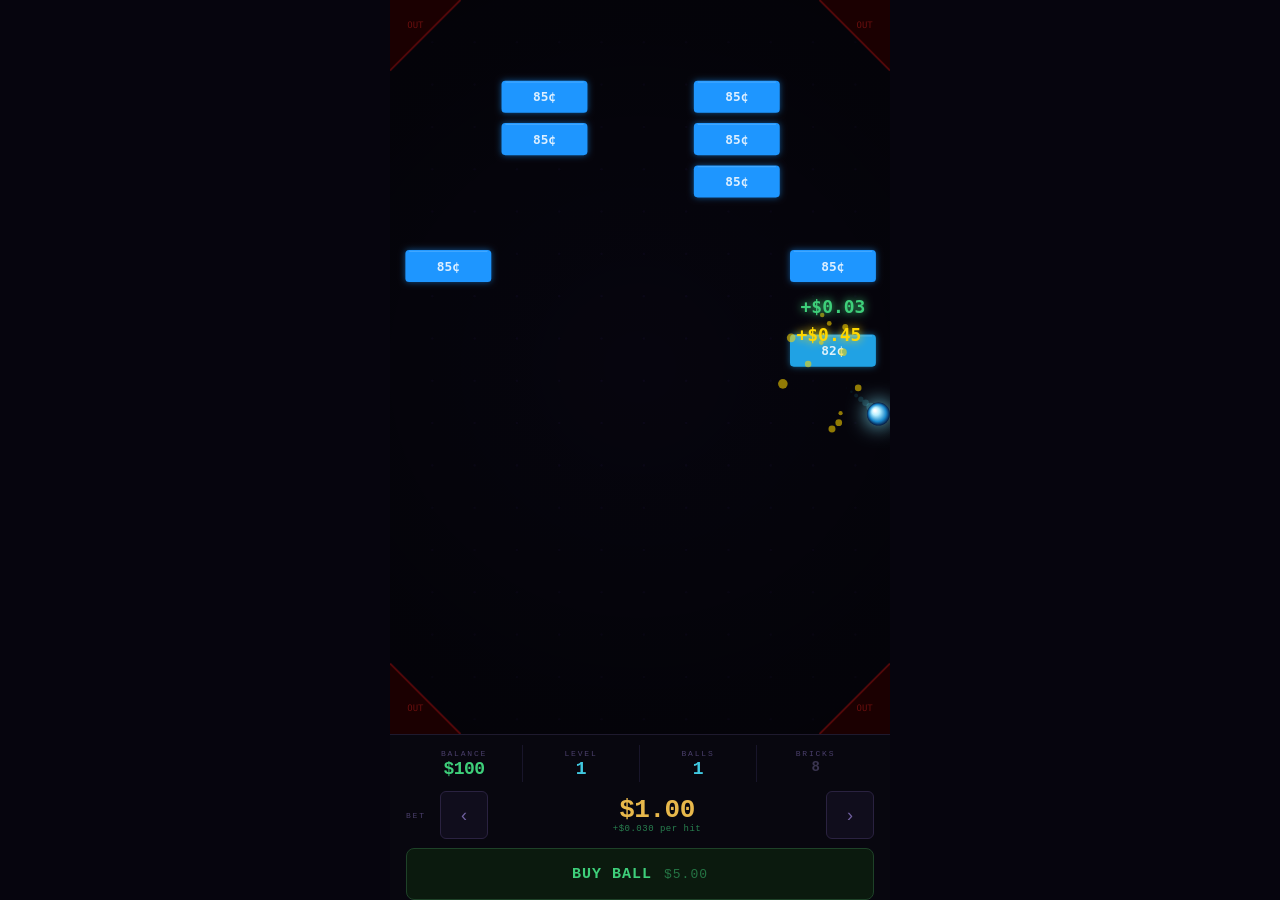
==== commit d03e877d: "Add powerups and show money values in bricks - Replace HP numbers with dollar values inside each bri" ====
--- a/arkanoid-gold/index.html
+++ b/arkanoid-gold/index.html
@@ -235,12 +235,13 @@
 
 // All game constants are derived from W/H at init/resize
 let BALL_R, GUT, BCOLS, BROWS, BW, BH, BGAP, BOX, BOY;
-let COIN_R;
+let COIN_R, PU_R;
 
 function computeConstants() {
   BALL_R = Math.round(W * 0.022);   // ~8.5px on 390
   GUT    = Math.round(W * 0.14);    // ~54px corner dead zone
   COIN_R = Math.round(W * 0.020);
+  PU_R   = Math.round(W * 0.028);
 
   BCOLS  = 5;
   BROWS  = 7;
@@ -322,6 +323,8 @@
 function sndCoinGet()    { [523,659,784,1047,1319].forEach((f,i)=>{sine(f,null,.18,.22,i*.06);tri(f*.5,.06,.18,i*.06);}); }
 function sndLost()       { try{const a=getAC(),t=a.currentTime,o=a.createOscillator(),g=a.createGain();o.type='sawtooth';o.frequency.setValueAtTime(400,t);o.frequency.exponentialRampToValueAtTime(75,t+.5);g.gain.setValueAtTime(.16,t);g.gain.exponentialRampToValueAtTime(.0001,t+.5);o.connect(g);g.connect(a.destination);o.start(t);o.stop(t+.52);}catch(e){} }
 function sndLevelUp()    { [392,494,587,784,988,1175].forEach((f,i)=>{tri(f,.14,.35,i*.1);sine(f*2,null,.06,.25,i*.1);}); }
+function sndPowerup()    { [440,660,880].forEach((f,i)=>{sine(f,null,.15,.15,i*.06);tri(f*.5,.08,.12,i*.06);}); }
+function sndBumper()     { noise(600,300,.4,.08); sine(800,400,.1,.06); }
 
 // ─────────────────────────────────────────────────────
 // COLOR
@@ -363,8 +366,8 @@
 
 const G={
   balance:100, bet:1.00, level:1,
-  balls:[], bricks:[], coins:[], parts:[], floats:[],
-  ballCost:5, lvlDone:false, lvlTimer:0
+  balls:[], bricks:[], coins:[], parts:[], floats:[], powerups:[],
+  ballCost:5, bumperHits:0, lvlDone:false, lvlTimer:0
 };
 
 function spawnBall() {
@@ -426,7 +429,7 @@
 const TRAIL_LEN=7;
 
 function update() {
-  if(G.lvlDone){ if(--G.lvlTimer<=0){ G.level++; G.bricks=genBricks(G.level); G.coins=[]; G.lvlDone=false; updateUI(); } return; }
+  if(G.lvlDone){ if(--G.lvlTimer<=0){ G.level++; G.bricks=genBricks(G.level); G.coins=[]; G.powerups=[]; G.lvlDone=false; updateUI(); } return; }
   if(G.bricks.length===0&&G.balls.length>0){ G.lvlDone=true; G.lvlTimer=210; sndLevelUp(); return; }
 
   // Balls
@@ -436,7 +439,16 @@
     if(b.trail.length>TRAIL_LEN) b.trail.shift();
     b.x+=b.vx; b.y+=b.vy;
 
-    if(inGutter(b.x,b.y)){ G.balls.splice(i,1); sndLost(); updateUI(); continue; }
+    if(inGutter(b.x,b.y)){
+      if(G.bumperHits>0){
+        const bCorners=[[0,0],[W,0],[0,H],[W,H]];let nc=bCorners[0],md=Infinity;
+        for(const c of bCorners){const d=(b.x-c[0])**2+(b.y-c[1])**2;if(d<md){md=d;nc=c;}}
+        const bdx=b.x-nc[0],bdy=b.y-nc[1],blen=Math.hypot(bdx,bdy)||1,bspd=Math.hypot(b.vx,b.vy);
+        b.vx=(bdx/blen)*bspd;b.vy=(bdy/blen)*bspd;b.x+=b.vx*3;b.y+=b.vy*3;
+        G.bumperHits--;clampAngle(b);sndBumper();burst(b.x,b.y,[200,80,255],6);updateUI();continue;
+      }
+      G.balls.splice(i,1); sndLost(); updateUI(); continue;
+    }
 
     if(b.x-BALL_R<0)  {b.x=BALL_R;    b.vx= Math.abs(b.vx);}
     if(b.x+BALL_R>W)  {b.x=W-BALL_R;  b.vx=-Math.abs(b.vx);}
@@ -452,13 +464,23 @@
       sndHit(Math.max(1,br.hp));
       pay(G.bet*0.03, br.x+br.w/2, br.y-H*0.016);
       if(Math.random()<0.09) spawnCoin(br.x+br.w/2+(Math.random()-.5)*br.w*.6, br.y+br.h+2);
-      if(br.hp<=0){ burst(br.x+br.w/2,br.y+br.h/2,brickRGB(5),14); pay(G.bet*0.25,br.x+br.w/2,br.y+br.h/2,'#e8b84b'); sndBreak(); G.bricks.splice(j,1); }
+      if(br.hp<=0){ burst(br.x+br.w/2,br.y+br.h/2,brickRGB(5),14); pay(G.bet*0.25,br.x+br.w/2,br.y+br.h/2,'#e8b84b'); sndBreak(); if(Math.random()<0.18){const t=Math.random()<0.5?'multiball':'bumpers';G.powerups.push({x:br.x+br.w/2,y:br.y+br.h/2,vy:0,type:t,age:0});} G.bricks.splice(j,1); }
       break;
     }
 
     for(let k=G.coins.length-1;k>=0;k--) {
       const co=G.coins[k]; if(!co.alive) continue;
       if((b.x-co.x)**2+(b.y-co.y)**2<(BALL_R+COIN_R)**2){ co.alive=false; pay(G.bet*0.45,co.x,co.y-H*0.025,'#ffd700'); sndCoinGet(); burst(co.x,co.y,[255,215,0],12); }
+    }
+
+    // Powerup collection
+    for(let k=G.powerups.length-1;k>=0;k--){
+      const pu=G.powerups[k];
+      if((b.x-pu.x)**2+(b.y-pu.y)**2<(BALL_R+PU_R)**2){
+        if(pu.type==='multiball'){const spd=Math.hypot(b.vx,b.vy),ang=Math.atan2(b.vy,b.vx);G.balls.push({x:b.x,y:b.y,vx:Math.cos(ang+Math.PI/4)*spd,vy:Math.sin(ang+Math.PI/4)*spd,trail:[]});G.balls.push({x:b.x,y:b.y,vx:Math.cos(ang-Math.PI/4)*spd,vy:Math.sin(ang-Math.PI/4)*spd,trail:[]});}
+        else{G.bumperHits++;}
+        burst(pu.x,pu.y,pu.type==='multiball'?[64,200,224]:[200,80,255],12);sndPowerup();G.powerups.splice(k,1);updateUI();
+      }
     }
   }
 
@@ -476,6 +498,13 @@
     if(co.age>COIN_TTL) G.coins.splice(i,1);
   }
 
+  // Powerups
+  for(let i=G.powerups.length-1;i>=0;i--){
+    const pu=G.powerups[i]; pu.vy+=H*0.00015; pu.y+=pu.vy; pu.age++;
+    if(pu.x-PU_R<0)pu.x=PU_R; if(pu.x+PU_R>W)pu.x=W-PU_R;
+    if(pu.y>H+PU_R*2||pu.age>900)G.powerups.splice(i,1);
+  }
+
   for(let i=G.parts.length-1;i>=0;i--){ const p=G.parts[i]; p.x+=p.vx; p.y+=p.vy; p.vy+=H*0.0002; p.life-=0.025; if(p.life<=0) G.parts.splice(i,1); }
   for(let i=G.floats.length-1;i>=0;i--){ const f=G.floats[i]; f.y+=f.vy; f.life-=0.018; if(f.life<=0) G.floats.splice(i,1); }
   for(const br of G.bricks){ if(br.flash>0) br.flash--; if(br.shake>0) br.shake--; }
@@ -504,40 +533,54 @@
   vig.addColorStop(0,'transparent'); vig.addColorStop(1,'rgba(0,0,0,0.55)');
   ctx.fillStyle=vig; ctx.fillRect(0,0,W,H);
 
-  // Gutters
-  const corners=[[0,0,GUT,0,0,GUT],[W,0,W-GUT,0,W,GUT],[0,H,GUT,H,0,H-GUT],[W,H,W-GUT,H,W,H-GUT]];
-  const flash=0.55+Math.abs(Math.sin(frame*0.04))*0.2;
-  corners.forEach(([x1,y1,x2,y2,x3,y3])=>{
-    // Fill
-    ctx.fillStyle=`rgba(30,0,0,0.92)`;
-    ctx.beginPath(); ctx.moveTo(x1,y1); ctx.lineTo(x2,y2); ctx.lineTo(x3,y3); ctx.closePath(); ctx.fill();
-    // Danger stripe pattern
-    ctx.save();
-    ctx.beginPath(); ctx.moveTo(x1,y1); ctx.lineTo(x2,y2); ctx.lineTo(x3,y3); ctx.closePath(); ctx.clip();
-    const stripeW=GUT*0.22;
-    for(let s=-2;s<8;s++){
-      const offset=s*stripeW*2;
-      ctx.fillStyle=`rgba(120,0,0,0.18)`;
-      ctx.beginPath(); ctx.moveTo(x1+offset,y1); ctx.lineTo(x1+offset+stripeW,y1); ctx.lineTo(x1+offset+stripeW,y1+GUT*2); ctx.lineTo(x1+offset,y1+GUT*2); ctx.closePath();
-      // simpler: just draw angled lines
+  // Gutters / Bumpers
+  const gcorners=[[0,0,GUT,0,0,GUT],[W,0,W-GUT,0,W,GUT],[0,H,GUT,H,0,H-GUT],[W,H,W-GUT,H,W,H-GUT]];
+  const gflash=0.55+Math.abs(Math.sin(frame*0.04))*0.2;
+  const hasBumpers=G.bumperHits>0;
+  gcorners.forEach(([x1,y1,x2,y2,x3,y3])=>{
+    if(hasBumpers){
+      ctx.fillStyle=`rgba(60,0,120,0.85)`;
+      ctx.beginPath(); ctx.moveTo(x1,y1); ctx.lineTo(x2,y2); ctx.lineTo(x3,y3); ctx.closePath(); ctx.fill();
+      ctx.save();
+      ctx.shadowColor='rgba(200,100,255,0.6)'; ctx.shadowBlur=8;
+      ctx.strokeStyle=`rgba(200,100,255,${gflash*0.9})`;
+      ctx.lineWidth=2.5;
+      ctx.beginPath(); ctx.moveTo(x2,y2); ctx.lineTo(x3,y3); ctx.stroke();
+      ctx.restore();
+    } else {
+      ctx.fillStyle=`rgba(30,0,0,0.92)`;
+      ctx.beginPath(); ctx.moveTo(x1,y1); ctx.lineTo(x2,y2); ctx.lineTo(x3,y3); ctx.closePath(); ctx.fill();
+      ctx.save();
+      ctx.beginPath(); ctx.moveTo(x1,y1); ctx.lineTo(x2,y2); ctx.lineTo(x3,y3); ctx.closePath(); ctx.clip();
+      const stripeW=GUT*0.22;
+      for(let s=-2;s<8;s++){
+        const offset=s*stripeW*2;
+        ctx.fillStyle=`rgba(120,0,0,0.18)`;
+        ctx.beginPath(); ctx.moveTo(x1+offset,y1); ctx.lineTo(x1+offset+stripeW,y1); ctx.lineTo(x1+offset+stripeW,y1+GUT*2); ctx.lineTo(x1+offset,y1+GUT*2); ctx.closePath();
+      }
+      ctx.restore();
+      ctx.strokeStyle=`rgba(200,20,20,${gflash*0.55})`;
+      ctx.lineWidth=1.5;
+      ctx.beginPath(); ctx.moveTo(x2,y2); ctx.lineTo(x3,y3); ctx.stroke();
     }
-    ctx.restore();
-    // Edge glow
-    ctx.strokeStyle=`rgba(200,20,20,${flash*0.55})`;
-    ctx.lineWidth=1.5;
-    ctx.beginPath(); ctx.moveTo(x2,y2); ctx.lineTo(x3,y3); ctx.stroke();
   });
 
-  // OUT labels
-  const fs=Math.round(W*0.018);
-  ctx.fillStyle='rgba(200,30,30,0.45)';
-  ctx.font=`${fs}px monospace`;
+  // Gutter labels
+  const goff=GUT*0.36;
   ctx.textAlign='center'; ctx.textBaseline='middle';
-  const goff=GUT*0.36;
-  [[goff,goff],[W-goff,goff],[goff,H-goff],[W-goff,H-goff]].forEach(([x,y])=>ctx.fillText('OUT',x,y));
+  if(hasBumpers){
+    ctx.fillStyle=`rgba(220,140,255,${gflash})`;
+    ctx.font=`bold ${Math.round(W*0.026)}px monospace`;
+    [[goff,goff],[W-goff,goff],[goff,H-goff],[W-goff,H-goff]].forEach(([x,y])=>ctx.fillText(G.bumperHits,x,y));
+  } else {
+    const fs=Math.round(W*0.018);
+    ctx.fillStyle='rgba(200,30,30,0.45)';
+    ctx.font=`${fs}px monospace`;
+    [[goff,goff],[W-goff,goff],[goff,H-goff],[W-goff,H-goff]].forEach(([x,y])=>ctx.fillText('OUT',x,y));
+  }
 
   // Bricks
-  const brickFontSize=Math.round(BH*0.45);
+  const brickFontSize=Math.round(BH*0.38);
   for(const br of G.bricks){
     const sx=br.shake>0?(Math.random()-.5)*W*0.005:0;
     const sy=br.shake>0?(Math.random()-.5)*W*0.005:0;
@@ -558,7 +601,8 @@
     ctx.fillStyle=br.flash>0?'#111':'rgba(255,255,255,0.85)';
     ctx.font=`bold ${brickFontSize}px monospace`;
     ctx.textAlign='center'; ctx.textBaseline='middle';
-    ctx.fillText(br.hp, bx+br.w/2, by+br.h/2+1);
+    const bval=br.hp*G.bet*0.03+G.bet*0.25;
+    ctx.fillText(bval>=10?'$'+Math.round(bval):bval>=1?'$'+bval.toFixed(1):Math.round(bval*100)+'\u00A2', bx+br.w/2, by+br.h/2+1);
   }
 
   // Coins
@@ -575,6 +619,21 @@
     ctx.font=`bold ${Math.round(COIN_R*1.1)}px sans-serif`;
     ctx.textAlign='center'; ctx.textBaseline='middle';
     ctx.fillText('$',co.x,co.y+1);
+    ctx.restore();
+  }
+
+  // Powerups
+  for(const pu of G.powerups){
+    ctx.save();
+    const puCol=pu.type==='multiball'?'#40c8e0':'#cc55ff';
+    ctx.shadowColor=puCol; ctx.shadowBlur=PU_R*2.5;
+    ctx.fillStyle=puCol;
+    ctx.beginPath(); ctx.arc(pu.x,pu.y,PU_R,0,Math.PI*2); ctx.fill();
+    ctx.shadowBlur=0;
+    ctx.fillStyle='#fff';
+    ctx.font=`bold ${Math.round(PU_R*0.85)}px monospace`;
+    ctx.textAlign='center'; ctx.textBaseline='middle';
+    ctx.fillText(pu.type==='multiball'?'x3':'B',pu.x,pu.y);
     ctx.restore();
   }
 
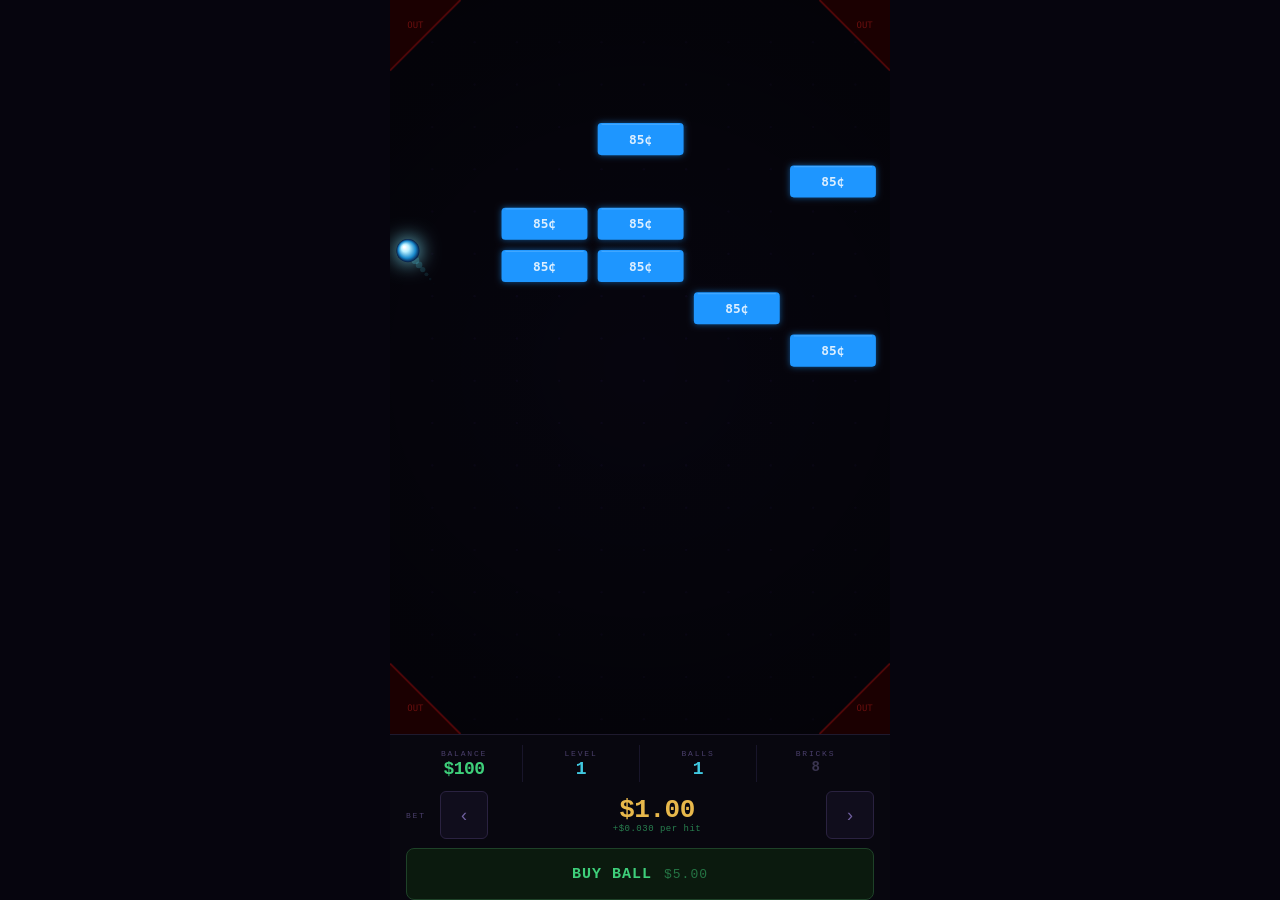
==== commit c094cdbd: "Fix ball hitting same brick multiple times per collision Add a 3-frame cooldown per ball-brick pair " ====
--- a/arkanoid-gold/index.html
+++ b/arkanoid-gold/index.html
@@ -378,7 +378,7 @@
     y: H*0.8,
     vx: Math.cos(ang)*spd,
     vy: Math.sin(ang)*spd,
-    trail: [],
+    trail: [], lastBrick:null, brickCd:0,
   });
 }
 
@@ -456,10 +456,12 @@
     if(b.y+BALL_R>H)  {b.y=H-BALL_R;  b.vy=-Math.abs(b.vy);}
     clampAngle(b);
 
+    if(b.brickCd>0) b.brickCd--;
     for(let j=G.bricks.length-1;j>=0;j--) {
       const br=G.bricks[j];
+      if(br===b.lastBrick&&b.brickCd>0) continue;
       if(!circRect(b.x,b.y,BALL_R,br.x,br.y,br.w,br.h)) continue;
-      bounceOff(b,br);
+      bounceOff(b,br); b.lastBrick=br; b.brickCd=3;
       br.hp--; br.flash=8; if(br.hp<=4) br.shake=4;
       sndHit(Math.max(1,br.hp));
       pay(G.bet*0.03, br.x+br.w/2, br.y-H*0.016);
@@ -477,7 +479,7 @@
     for(let k=G.powerups.length-1;k>=0;k--){
       const pu=G.powerups[k];
       if((b.x-pu.x)**2+(b.y-pu.y)**2<(BALL_R+PU_R)**2){
-        if(pu.type==='multiball'){const spd=Math.hypot(b.vx,b.vy),ang=Math.atan2(b.vy,b.vx);G.balls.push({x:b.x,y:b.y,vx:Math.cos(ang+Math.PI/4)*spd,vy:Math.sin(ang+Math.PI/4)*spd,trail:[]});G.balls.push({x:b.x,y:b.y,vx:Math.cos(ang-Math.PI/4)*spd,vy:Math.sin(ang-Math.PI/4)*spd,trail:[]});}
+        if(pu.type==='multiball'){const spd=Math.hypot(b.vx,b.vy),ang=Math.atan2(b.vy,b.vx);G.balls.push({x:b.x,y:b.y,vx:Math.cos(ang+Math.PI/4)*spd,vy:Math.sin(ang+Math.PI/4)*spd,trail:[],lastBrick:null,brickCd:0});G.balls.push({x:b.x,y:b.y,vx:Math.cos(ang-Math.PI/4)*spd,vy:Math.sin(ang-Math.PI/4)*spd,trail:[],lastBrick:null,brickCd:0});}
         else{G.bumperHits++;}
         burst(pu.x,pu.y,pu.type==='multiball'?[64,200,224]:[200,80,255],12);sndPowerup();G.powerups.splice(k,1);updateUI();
       }
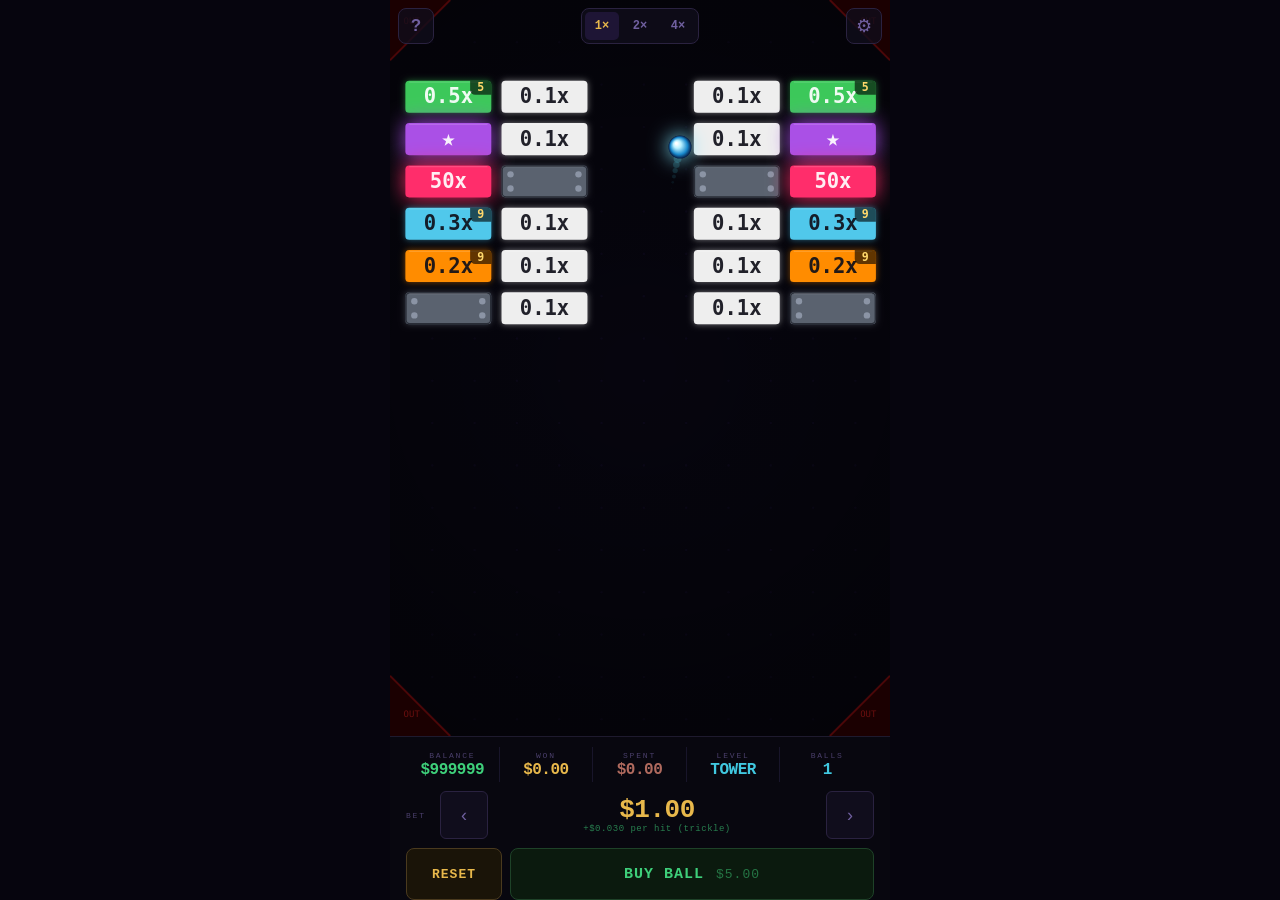
==== commit df6e2d3c: "Update Arkanoid Gold to latest version New layouts (staircase/towers/diamond) with RTP tuned to ~90-" ====
--- a/arkanoid-gold/index.html
+++ b/arkanoid-gold/index.html
@@ -30,6 +30,7 @@
   display: flex;
   flex-direction: column;
   align-items: stretch;
+  position: relative;
 }
 
 /* ── PLAY AREA ────────────────────────────── */
@@ -54,7 +55,7 @@
 /* Stats row */
 .stats {
   display: grid;
-  grid-template-columns: repeat(4, 1fr);
+  grid-template-columns: repeat(5, 1fr);
   gap: 0;
 }
 
@@ -76,7 +77,7 @@
 }
 
 .sval {
-  font-size: 18px;
+  font-size: 16px;
   line-height: 1;
   font-weight: bold;
   letter-spacing: -0.5px;
@@ -84,6 +85,7 @@
 .sval.green { color: #3ecf7a; }
 .sval.gold  { color: #e8b84b; }
 .sval.cyan  { color: #40c8e0; }
+.sval.spent { color: #b06a5e; }   /* muted red — wager, kept quieter than Won */
 .sval.dim   { color: #3a3550; font-size: 14px; }
 
 /* Bet row */
@@ -122,6 +124,7 @@
   border-color: #e8b84b;
   color: #e8b84b;
 }
+.adj:disabled { opacity: 0.28; cursor: not-allowed; }
 
 .bet-mid {
   flex: 1;
@@ -146,8 +149,27 @@
   letter-spacing: 0.5px;
 }
 
-/* Buy button */
+/* Buy / reset row */
+.btn-row { display: flex; gap: 8px; }
+
+#resetbtn {
+  flex: 0 0 96px;
+  height: 52px;
+  background: #1a1408;
+  border: 1px solid #4a3a1e;
+  border-radius: 8px;
+  color: #e8b84b;
+  font-family: 'Courier New', monospace;
+  font-size: 13px;
+  font-weight: bold;
+  letter-spacing: 1px;
+  cursor: pointer;
+  transition: background 0.1s, border-color 0.1s;
+}
+#resetbtn:active { background: #2a2010; border-color: #e8b84b; }
+
 #buybtn {
+  flex: 1;
   height: 52px;
   background: #0b1a0e;
   border: 1px solid #1e4228;
@@ -176,12 +198,395 @@
   font-size: 13px;
   font-weight: normal;
 }
+
+/* ── DEBUG MENU ───────────────────────────── */
+#dbgbtn {
+  position: absolute;
+  top: 8px;
+  right: 8px;
+  width: 36px;
+  height: 36px;
+  background: rgba(16,13,28,0.78);
+  border: 1px solid #2a2240;
+  border-radius: 8px;
+  color: #7060a0;
+  font-size: 18px;
+  display: flex;
+  align-items: center;
+  justify-content: center;
+  cursor: pointer;
+  z-index: 10;
+}
+#dbgbtn:active { border-color: #e8b84b; color: #e8b84b; }
+
+#rulesbtn {
+  position: absolute;
+  top: 8px;
+  left: 8px;
+  width: 36px;
+  height: 36px;
+  background: rgba(16,13,28,0.78);
+  border: 1px solid #2a2240;
+  border-radius: 8px;
+  color: #7060a0;
+  font-size: 17px;
+  font-weight: bold;
+  display: flex;
+  align-items: center;
+  justify-content: center;
+  cursor: pointer;
+  z-index: 10;
+}
+#rulesbtn:active { border-color: #40c8e0; color: #40c8e0; }
+
+/* Game-speed control (top centre) */
+#speedctl {
+  position: absolute;
+  top: 8px; left: 50%; transform: translateX(-50%);
+  display: flex; gap: 4px; z-index: 10;
+  background: rgba(16,13,28,0.78);
+  border: 1px solid #2a2240; border-radius: 8px; padding: 3px;
+}
+.spd {
+  width: 34px; height: 28px;
+  background: transparent; border: none; border-radius: 5px;
+  color: #7060a0; font-family: 'Courier New', monospace; font-size: 12px; font-weight: bold;
+  cursor: pointer;
+}
+.spd.on { background: #1e1535; color: #e8b84b; }
+
+/* NEXT LEVEL button (appears on level clear) */
+#nextbtn {
+  position: absolute;
+  left: 50%; bottom: 14%; transform: translateX(-50%);
+  display: none;
+  padding: 0 22px; height: 52px;
+  background: #0b1a0e; border: 2px solid #3ecf7a; border-radius: 10px;
+  color: #3ecf7a; font-family: 'Courier New', monospace; font-size: 15px; font-weight: bold; letter-spacing: 1px;
+  cursor: pointer; z-index: 12;
+  box-shadow: 0 0 22px rgba(62,207,122,0.45);
+  animation: nextpulse 1.1s ease-in-out infinite;
+}
+#nextbtn.show { display: block; }
+#nextbtn:active { background: #123a1c; }
+@keyframes nextpulse { 0%,100%{ box-shadow:0 0 16px rgba(62,207,122,0.35);} 50%{ box-shadow:0 0 30px rgba(62,207,122,0.7);} }
+
+#rules {
+  position: absolute;
+  inset: 0;
+  background: rgba(4,3,10,0.9);
+  display: none;
+  align-items: center;
+  justify-content: center;
+  padding: 20px;
+  z-index: 25;
+}
+#rules.open { display: flex; }
+
+.rule-line {
+  font-size: 11px;
+  line-height: 1.55;
+  color: #9a8ad0;
+}
+.rule-line b { color: #e8b84b; }
+.rule-line .cy { color: #40c8e0; }
+.rule-line .gr { color: #3ecf7a; }
+
+#dbg {
+  position: absolute;
+  inset: 0;
+  background: rgba(4,3,10,0.88);
+  display: none;
+  align-items: center;
+  justify-content: center;
+  padding: 24px;
+  z-index: 20;
+}
+#dbg.open { display: flex; }
+
+.dbg-panel {
+  background: #0b0a14;
+  border: 1px solid #2a2240;
+  border-radius: 12px;
+  padding: 20px;
+  width: 100%;
+  max-width: 300px;
+  display: flex;
+  flex-direction: column;
+  gap: 14px;
+}
+
+.dbg-title {
+  color: #e8b84b;
+  font-size: 14px;
+  font-weight: bold;
+  letter-spacing: 3px;
+  text-align: center;
+}
+
+.dbg-lab {
+  font-size: 9px;
+  letter-spacing: 1.6px;
+  text-transform: uppercase;
+  color: #4a3f6b;
+}
+
+.dbg-group { display: flex; flex-direction: column; gap: 6px; }
+
+.dbg-row { display: flex; align-items: center; gap: 8px; }
+
+.dbg-btn {
+  flex: 1;
+  height: 44px;
+  background: #100d1c;
+  border: 1px solid #2a2240;
+  border-radius: 8px;
+  color: #b8a8e0;
+  font-family: 'Courier New', monospace;
+  font-size: 13px;
+  font-weight: bold;
+  letter-spacing: 0.5px;
+  cursor: pointer;
+}
+.dbg-btn:active { border-color: #e8b84b; color: #e8b84b; }
+.dbg-btn.on { border-color: #3ecf7a; color: #3ecf7a; background: #0d1810; }
+
+.dbg-vars {
+  display: grid;
+  grid-template-columns: repeat(2, 1fr);
+  gap: 6px;
+}
+.dbg-var { height: 34px; font-size: 11px; letter-spacing: 0.5px; }
+
+.dbg-step {
+  flex-shrink: 0;
+  width: 44px;
+  height: 44px;
+  background: #100d1c;
+  border: 1px solid #2a2240;
+  border-radius: 8px;
+  color: #7060a0;
+  font-size: 18px;
+  display: flex;
+  align-items: center;
+  justify-content: center;
+  cursor: pointer;
+}
+.dbg-step:active { border-color: #e8b84b; color: #e8b84b; }
+
+.dbg-lvlval {
+  flex: 1;
+  text-align: center;
+  font-size: 22px;
+  font-weight: bold;
+  color: #40c8e0;
+}
+
+.dbg-close {
+  height: 44px;
+  background: #1a0e14;
+  border: 1px solid #4a2233;
+  border-radius: 8px;
+  color: #c06a86;
+  font-family: 'Courier New', monospace;
+  font-size: 13px;
+  font-weight: bold;
+  letter-spacing: 1px;
+  cursor: pointer;
+}
+.dbg-close:active { border-color: #ff5c8a; color: #ff5c8a; }
+
+/* ── LEVEL EDITOR ─────────────────────────── */
+#ed { position: absolute; inset: 0; display: none; z-index: 15; pointer-events: none; }
+#ed.open { display: block; }
+
+#edTop {
+  position: absolute; top: 0; left: 0; right: 0;
+  display: flex; align-items: center; justify-content: space-between; gap: 8px;
+  padding: 8px; background: rgba(8,7,15,0.85); border-bottom: 1px solid #1e1a2e;
+  pointer-events: auto;
+}
+.ed-tools { display: flex; gap: 6px; }
+.ed-tool {
+  height: 34px; padding: 0 10px;
+  background: #100d1c; border: 1px solid #2a2240; border-radius: 6px;
+  color: #9a8ad0; font-family: 'Courier New', monospace; font-size: 12px; font-weight: bold;
+  cursor: pointer;
+}
+.ed-tool.on { border-color: #40c8e0; color: #40c8e0; background: #0c1820; }
+.ed-done {
+  height: 34px; padding: 0 14px;
+  background: #0b1a0e; border: 1px solid #1e4228; border-radius: 6px;
+  color: #3ecf7a; font-family: 'Courier New', monospace; font-size: 12px; font-weight: bold; cursor: pointer;
+}
+.ed-done:active { border-color: #3ecf7a; }
+
+#edBottom {
+  position: absolute; bottom: 0; left: 0; right: 0;
+  background: #08070f; border-top: 1px solid #1e1a2e;
+  padding: 8px 8px env(safe-area-inset-bottom, 8px);
+  display: flex; flex-direction: column; gap: 8px;
+  pointer-events: auto;
+}
+.ed-hint { font-size: 9px; letter-spacing: 1px; color: #4a3f6b; text-align: center; text-transform: uppercase; }
+.ed-palette { display: grid; grid-template-columns: repeat(6, 1fr); gap: 5px; }
+.ed-swatch {
+  height: 34px; border: 2px solid transparent; border-radius: 6px;
+  font-family: 'Courier New', monospace; font-size: 10px; font-weight: bold; cursor: pointer;
+  text-shadow: 0 1px 1px rgba(0,0,0,0.35);
+  padding: 0 2px;
+}
+.ed-swatch.on { border-color: #fff; box-shadow: 0 0 8px rgba(255,255,255,0.45); }
+.ed-actions { display: flex; gap: 6px; }
+.ed-act {
+  flex: 1; height: 36px;
+  background: #100d1c; border: 1px solid #2a2240; border-radius: 6px;
+  color: #b8a8e0; font-family: 'Courier New', monospace; font-size: 11px; font-weight: bold; letter-spacing: 0.4px; cursor: pointer;
+}
+.ed-act:active { border-color: #e8b84b; color: #e8b84b; }
+.ed-act.play { background: #0b1a0e; border-color: #1e4228; color: #3ecf7a; }
+
+.ed-load { display: grid; grid-template-columns: repeat(5, 1fr); gap: 5px; }
+.ed-loadbtn {
+  height: 28px; background: #100d1c; border: 1px solid #2a2240; border-radius: 6px;
+  color: #9a8ad0; font-family: 'Courier New', monospace; font-size: 10px; font-weight: bold; cursor: pointer;
+}
+.ed-loadbtn.on { border-color: #3ecf7a; color: #3ecf7a; }
+
+.ed-hp { display: flex; align-items: center; gap: 8px; }
+.ed-hp-label { font-size: 9px; letter-spacing: 1.4px; color: #4a3f6b; width: 56px; }
+.ed-hp-step {
+  width: 40px; height: 32px; background: #100d1c; border: 1px solid #2a2240; border-radius: 6px;
+  color: #7060a0; font-size: 16px; cursor: pointer;
+}
+.ed-hp-step:active { border-color: #e8b84b; color: #e8b84b; }
+.ed-hp-val { flex: 1; text-align: center; font-size: 16px; font-weight: bold; color: #40c8e0; }
+
+#edExportModal {
+  position: absolute; inset: 0; background: rgba(4,3,10,0.9);
+  display: none; align-items: center; justify-content: center; z-index: 30; padding: 24px;
+  pointer-events: auto;
+}
+#edExportModal.open { display: flex; }
+.edx-panel {
+  background: #0b0a14; border: 1px solid #2a2240; border-radius: 12px; padding: 18px;
+  width: 100%; max-width: 340px; display: flex; flex-direction: column; gap: 12px;
+}
+#edExportText {
+  width: 100%; height: 220px; background: #06050e; color: #9fe0c0;
+  border: 1px solid #2a2240; border-radius: 8px; padding: 10px;
+  font-family: 'Courier New', monospace; font-size: 12px; resize: none;
+}
 </style>
 </head>
 <body>
 
 <div id="app">
 <canvas id="c"></canvas>
+
+<button id="dbgbtn">⚙</button>
+<button id="rulesbtn">?</button>
+
+<div id="speedctl">
+  <button class="spd on" data-s="1">1×</button>
+  <button class="spd" data-s="2">2×</button>
+  <button class="spd" data-s="4">4×</button>
+</div>
+
+<button id="nextbtn">NEXT ▶</button>
+
+<div id="rules">
+  <div class="dbg-panel" style="max-width:340px;">
+    <div class="dbg-title">HOW TO PLAY</div>
+    <div class="rule-line"><b>Pick your bet, then BUY A BALL.</b> It bounces on its own and speeds up with every bounce. If it falls into an <b>OUT</b> corner, it's gone. Your bet locks once you buy — <b>RESET</b> to change it.</div>
+    <div class="rule-line">A brick's label is its <span class="cy">payout multiplier</span>. Each hit on a payout brick adds a small trickle (<span class="gr">BET × 0.03</span>); the hit that <b>breaks</b> it pays the full multiplier instead — a <b>2x</b> brick pays <span class="gr">BET × 2</span>. The corner badge shows hits left to break.</div>
+    <div class="rule-line"><b>METAL</b> bricks never break and pay nothing, but each hit has a <b>10%</b> chance to drop a <b>0.1x</b> coin.</div>
+    <div class="rule-line"><b>★ PIÑATA</b> bricks burst into <b>8–16</b> coins when broken.</div>
+    <div class="rule-line">Catch a falling <b>0.1x</b> coin with a ball to collect <span class="gr">BET × 0.1</span>.</div>
+    <div class="rule-line">Some bricks <b>slide</b> (↔). Clear every breakable brick to finish the level — your live balls carry into the next one.</div>
+    <div class="rule-line">Each ball you buy costs more than the last. Use <span class="cy">1× / 2× / 4×</span> to set game speed.</div>
+    <button class="dbg-close" id="rulesClose">CLOSE</button>
+  </div>
+</div>
+
+<div id="dbg">
+  <div class="dbg-panel">
+    <div class="dbg-title">DEBUG</div>
+
+    <div class="dbg-group">
+      <div class="dbg-lab">Variation</div>
+      <div class="dbg-vars" id="dbgVars"></div>
+    </div>
+
+    <div class="dbg-group">
+      <div class="dbg-lab">Level</div>
+      <div class="dbg-row">
+        <button class="dbg-step" id="dbgLvlDown">‹</button>
+        <div class="dbg-lvlval" id="dbgLvlVal">1</div>
+        <button class="dbg-step" id="dbgLvlUp">›</button>
+        <button class="dbg-btn" id="dbgLvlApply" style="flex:0 0 80px;">APPLY</button>
+      </div>
+    </div>
+
+    <div class="dbg-group">
+      <div class="dbg-lab">Helpers</div>
+      <div class="dbg-row">
+        <button class="dbg-btn" id="dbgCash">+$1000</button>
+        <button class="dbg-btn" id="dbgBall">ADD BALL</button>
+      </div>
+    </div>
+
+    <button class="dbg-btn" id="dbgEdit" style="height:48px;border-color:#3a5fae;color:#7fa8ff;">✎ LEVEL EDITOR</button>
+
+    <button class="dbg-close" id="dbgClose">CLOSE</button>
+  </div>
+</div>
+
+<!-- ── LEVEL EDITOR ───────────────────────── -->
+<div id="ed">
+  <div id="edTop">
+    <div class="ed-tools">
+      <button class="ed-tool on" data-tool="select">▣ SELECT</button>
+      <button class="ed-tool" data-tool="paint">✎ PAINT</button>
+      <button class="ed-tool" data-tool="erase">⌫ ERASE</button>
+    </div>
+    <button class="ed-done" id="edDone">DONE</button>
+  </div>
+
+  <div id="edBottom">
+    <div class="ed-hint" id="edHint">SELECT: drag a box to pick bricks · drag bricks to move</div>
+    <div class="ed-load" id="edLoad"></div>
+    <div class="ed-palette" id="edPalette"></div>
+    <div class="ed-hp">
+      <div class="ed-hp-label">HP</div>
+      <button class="ed-hp-step" id="edHpDown">‹</button>
+      <div class="ed-hp-val" id="edHpVal">1</div>
+      <button class="ed-hp-step" id="edHpUp">›</button>
+      <button class="ed-act" id="edMove" style="flex:0 0 96px;">↔ OFF</button>
+    </div>
+    <div class="ed-actions">
+      <button class="ed-act" id="edDelete">DELETE</button>
+      <button class="ed-act" id="edClear">CLEAR</button>
+      <button class="ed-act" id="edExport">EXPORT</button>
+    </div>
+    <div class="ed-actions">
+      <button class="ed-act" id="edSave">SAVE</button>
+      <button class="ed-act" id="edReset">RESET</button>
+      <button class="ed-act play" id="edPlay">▶ PLAY</button>
+    </div>
+  </div>
+</div>
+
+<div id="edExportModal">
+  <div class="edx-panel">
+    <div class="dbg-title">EXPORT GRID</div>
+    <textarea id="edExportText" readonly spellcheck="false"></textarea>
+    <div class="ed-actions">
+      <button class="ed-act" id="edCopy">COPY</button>
+      <button class="ed-act" id="edExportClose">CLOSE</button>
+    </div>
+  </div>
+</div>
 
 <div id="hud">
   <div class="stats">
@@ -190,16 +595,20 @@
       <div class="sval green" id="ubal">$100</div>
     </div>
     <div class="stat">
+      <div class="slabel">Won</div>
+      <div class="sval gold" id="uwon">$0.00</div>
+    </div>
+    <div class="stat">
+      <div class="slabel">Spent</div>
+      <div class="sval spent" id="uspent">$0.00</div>
+    </div>
+    <div class="stat">
       <div class="slabel">Level</div>
-      <div class="sval cyan" id="ulvl">1</div>
+      <div class="sval cyan" id="ulvl">STAIR</div>
     </div>
     <div class="stat">
       <div class="slabel">Balls</div>
       <div class="sval cyan" id="uballs">1</div>
-    </div>
-    <div class="stat">
-      <div class="slabel">Bricks</div>
-      <div class="sval dim" id="ubricks">—</div>
     </div>
   </div>
 
@@ -213,10 +622,13 @@
     <button class="adj" id="bup">›</button>
   </div>
 
-  <button id="buybtn">
-    BUY BALL
-    <span class="bcost" id="ubcost">$5.00</span>
-  </button>
+  <div class="btn-row">
+    <button id="resetbtn">RESET</button>
+    <button id="buybtn">
+      BUY BALL
+      <span class="bcost" id="ubcost">$5.00</span>
+    </button>
+  </div>
 </div>
 </div>
 
@@ -235,13 +647,12 @@
 
 // All game constants are derived from W/H at init/resize
 let BALL_R, GUT, BCOLS, BROWS, BW, BH, BGAP, BOX, BOY;
-let COIN_R, PU_R;
+let COIN_R;
 
 function computeConstants() {
   BALL_R = Math.round(W * 0.022);   // ~8.5px on 390
-  GUT    = Math.round(W * 0.14);    // ~54px corner dead zone
+  GUT    = Math.round(W * 0.12);    // ~47px corner dead zone (tuned for ~97.5% RTP)
   COIN_R = Math.round(W * 0.020);
-  PU_R   = Math.round(W * 0.028);
 
   BCOLS  = 5;
   BROWS  = 7;
@@ -266,13 +677,16 @@
 
   // Rebuild bricks to fit new layout
   if (G) {
-    G.bricks = genBricks(G.level);
+    buildLevel();
     // Reposition balls within bounds
     for (const b of G.balls) {
       b.x = Math.min(Math.max(b.x, BALL_R), W - BALL_R);
       b.y = Math.min(Math.max(b.y, BALL_R), H - BALL_R);
     }
   }
+
+  // Keep the editor grid sized to the new viewport
+  if (typeof ED !== 'undefined' && ED.active) edResize();
 }
 
 window.addEventListener('resize', () => {
@@ -284,12 +698,14 @@
 // AUDIO
 // ─────────────────────────────────────────────────────
 let AC = null;
+let MUTE = false; // set during headless RTP simulation
 function getAC() {
   if (!AC) AC = new (window.AudioContext || window.webkitAudioContext)();
   if (AC.state === 'suspended') AC.resume();
   return AC;
 }
 function noise(freq, fEnd, vol, dur) {
+  if (MUTE) return;
   try {
     const a=getAC(),t=a.currentTime,buf=a.createBuffer(1,a.sampleRate*dur|0,a.sampleRate),d=buf.getChannelData(0);
     for(let i=0;i<d.length;i++) d[i]=(Math.random()*2-1)*Math.pow(1-i/d.length,0.6);
@@ -301,6 +717,7 @@
   }catch(e){}
 }
 function sine(freq,fEnd,vol,dur,delay) {
+  if (MUTE) return;
   try {
     const a=getAC(),t=a.currentTime+(delay||0),o=a.createOscillator(),g=a.createGain();
     o.type='sine';o.frequency.setValueAtTime(freq,t);
@@ -310,6 +727,7 @@
   }catch(e){}
 }
 function tri(freq,vol,dur,delay) {
+  if (MUTE) return;
   try {
     const a=getAC(),t=a.currentTime+(delay||0),o=a.createOscillator(),g=a.createGain();
     o.type='triangle';o.frequency.value=freq;
@@ -321,10 +739,20 @@
 function sndBreak()      { noise(420,90,.8,.20); sine(260,65,.14,.18); tri(180,.1,.22); }
 function sndCoinBounce() { sine(1600,750,.08,.04); }
 function sndCoinGet()    { [523,659,784,1047,1319].forEach((f,i)=>{sine(f,null,.18,.22,i*.06);tri(f*.5,.06,.18,i*.06);}); }
-function sndLost()       { try{const a=getAC(),t=a.currentTime,o=a.createOscillator(),g=a.createGain();o.type='sawtooth';o.frequency.setValueAtTime(400,t);o.frequency.exponentialRampToValueAtTime(75,t+.5);g.gain.setValueAtTime(.16,t);g.gain.exponentialRampToValueAtTime(.0001,t+.5);o.connect(g);g.connect(a.destination);o.start(t);o.stop(t+.52);}catch(e){} }
+function sndLost()       { if(MUTE)return; try{const a=getAC(),t=a.currentTime,o=a.createOscillator(),g=a.createGain();o.type='sawtooth';o.frequency.setValueAtTime(400,t);o.frequency.exponentialRampToValueAtTime(75,t+.5);g.gain.setValueAtTime(.16,t);g.gain.exponentialRampToValueAtTime(.0001,t+.5);o.connect(g);g.connect(a.destination);o.start(t);o.stop(t+.52);}catch(e){} }
 function sndLevelUp()    { [392,494,587,784,988,1175].forEach((f,i)=>{tri(f,.14,.35,i*.1);sine(f*2,null,.06,.25,i*.1);}); }
-function sndPowerup()    { [440,660,880].forEach((f,i)=>{sine(f,null,.15,.15,i*.06);tri(f*.5,.08,.12,i*.06);}); }
-function sndBumper()     { noise(600,300,.4,.08); sine(800,400,.1,.06); }
+function sndBigWin()     { [523,659,784,1047,1319].forEach((f,i)=>{tri(f,.16,.4,i*.07);sine(f*2,null,.07,.3,i*.07);}); noise(2400,900,.25,.3); }
+function sndJackpot()    {
+  if(MUTE) return;
+  sine(70,45,.3,.7);                                  // low boom
+  [392,523,659,784,1047,1319,1568,2093].forEach((f,i)=>{ tri(f,.18,.5,i*.09); sine(f*1.5,null,.08,.4,i*.09); });
+  [1047,1319,1568].forEach((f,i)=>{ sine(f,null,.12,.8,.8+i*.12); });
+  noise(3000,800,.3,.5);
+}
+function sndMetal()      { noise(1300,700,.22,.06); sine(1050,1500,.10,.07); sine(2100,2600,.05,.05,.01); } // metallic clank
+function sndCoinDrop()   { sine(1500,2050,.10,.09); sine(2200,2700,.05,.06,.03); }                          // sparkle "ting" as a coin pops out
+function sndPinata()     { if(MUTE) return; [659,784,988,1175,1568].forEach((f,i)=>{tri(f,.14,.28,i*.05);sine(f*1.5,null,.05,.18,i*.05);}); noise(1800,700,.22,.25); }
+function sndLevelClear() { if(MUTE) return; [523,659,784,1047,1319,1568].forEach((f,i)=>{tri(f,.16,.5,i*.11);sine(f*2,null,.06,.35,i*.11);}); sine(70,50,.18,.6,.1); }
 
 // ─────────────────────────────────────────────────────
 // COLOR
@@ -346,17 +774,165 @@
 }
 
 // ─────────────────────────────────────────────────────
-// BRICK GEN
-// ─────────────────────────────────────────────────────
-function genBricks(level) {
-  const total=BCOLS*BROWS, count=Math.min(8+(level-1)*4, total-2);
-  const slots=Array.from({length:total},(_,i)=>i);
-  for(let i=slots.length-1;i>0;i--){const j=0|(Math.random()*(i+1));[slots[i],slots[j]]=[slots[j],slots[i]];}
-  return slots.slice(0,count).map(s=>{
-    const col=s%BCOLS, row=0|(s/BCOLS);
-    return { x:BOX+col*(BW+BGAP), y:BOY+row*(BH+BGAP), w:BW, h:BH, hp:20, maxHp:20, flash:0, shake:0 };
+// ARK LEVELS  (hand-designed, adapted from classic NES Arkanoid rounds)
+// Same grid resolution as the first two levels (BCOLS × BW/BH cells).
+// Rows are token strings: tokens separated by spaces.
+//   .       empty
+//   #       metal (indestructible, no payout)
+//   O       deflector peg (no payout)
+//   <k><hp> colour brick: letter = value tier, optional digits = HP (default 1)
+//           e.g. "w" = 0.1x 1hp · "w5" = 0.1x 5hp · "b" = 2x 1hp
+// Value tiers (classic colour order):
+//   w 0.1x · o 0.2x · c 0.3x · g 0.5x · r 1x · b 2x · p 3x · y 5x · s 10x · j 50x
+// Breakable bricks pay $bet×0.03 per hit; tiers above 0.1x pay bet×mult on
+// the breaking hit (which replaces that hit's trickle — one payout per hit).
+// Designs adapted from the NES rounds at 5-col resolution; values tuned by
+// simulation (simRTP) toward 97.5% RTP — outer bricks are 0.1x / high-hp /
+// metal, with a small number of richer bricks tucked inside.
+// ─────────────────────────────────────────────────────
+const C_MULT = { w:0.1, o:0.2, c:0.3, g:0.5, r:1, b:2, p:3, y:5, s:10, j:50 };
+const C_RGB  = {
+  w:[238,238,238], o:[255,140,0], c:[80,200,235], g:[60,200,90], r:[230,45,45],
+  b:[45,110,235],  p:[255,120,180], y:[235,200,45], s:[180,190,205], j:[255,45,107],
+  Z:[170,80,230]   // PIÑATA — unique purple
+};
+
+// Levels are keyed by simple names; LEVELS sets the play order (first = default)
+const LEVELS = ['staircase','towers','diamond','pillars','scatter','channel'];
+// Each fresh bet starts on a random one of these three.
+const START_LEVELS = ['staircase','towers','diamond'];
+function randomStartLevel(){ return START_LEVELS[Math.floor(Math.random()*START_LEVELS.length)]; }
+const LEVEL_NAMES = {
+  staircase:'STAIRCASE', towers:'TOWERS', diamond:'DIAMOND',
+  pillars:'PILLARS', scatter:'SCATTER', channel:'CHANNEL'
+};
+const CLASSIC = {
+  // Descending staircase — 50x mid-stair, value accents down the tail.
+  // White shells at 1 HP (tuned with the gutter for ~97.5% RTP).
+  staircase: [
+    "r  o9 .  .  .",
+    "w  Z  #  .  .",
+    ".  #  j  o9 .",
+    ".  .  w  #  c4",
+    ".  .  .  w  o",
+    ".  .  .  #  w",
+  ],
+  // Twin armored towers — 50x bases, piñatas + value caps facing the channel.
+  towers: [
+    "g5 w  .  w  g5",
+    "Z  w  .  w  Z",
+    "j  #  .  #  j",
+    "c9 w  .  w  c9",
+    "o9 w  .  w  o9",
+    "#  w  .  w  #",
+  ],
+  // Diamond — 50x core, value points, one metal seal opened at the base.
+  // White shells at 2 HP (slightly tougher than the others to hold ~97.5%).
+  diamond: [
+    "p  .  w2 .  p",
+    ".  o  w2 o  .",
+    "w2 #  j  #  w2",
+    "o  w2 #  w2 o",
+    "#  .  w2 .  #",
+    "o  .  .  .  o",
+  ],
+  // Twin frames flanking a 5x pillar — with a piñata in the gap
+  pillars: [
+    "w9 #  g  #  w9",
+    "#  .  y  .  #",
+    "w9 Z  y  Z  w9",
+    "#  w6 g  w6 #",
+  ],
+  // Scattered woven field, accents on the hard top row
+  scatter: [
+    ".  s  .  y  .",
+    "#  .  Z  .  #",
+    ".  w3 .  w3 .",
+    "w3 .  #  .  w3",
+    ".  #  .  #  .",
+  ],
+  // Armored stacks split by a centre channel, twin 50x up top
+  channel: [
+    "j  b  .  b  j",
+    "#  w9 .  w9 #",
+    "#  w9 .  w9 #",
+    "#  w6 .  w6 #",
+    "#  w6 .  w6 #",
+    "#  w3 .  w3 #",
+  ],
+};
+
+// Shared cell geometry — identical to the standard level's brick lattice,
+// so every layout (and the editor) lives on the same grid.
+function gridGeomGame(rows){ return { ox:BOX, oy:BOY, cw:BW, ch:BH, gap:BGAP, cols:BCOLS, rows }; }
+function cellRect(g,r,c){ return { x:g.ox+c*(g.cw+g.gap), y:g.oy+r*(g.ch+g.gap), w:g.cw, h:g.ch }; }
+
+// Token → cell object. Grammar:
+//   .              empty
+//   #              metal (indestructible)        O   deflector peg
+//   Z[hp]          piñata (bursts into coins)
+//   <a-z>[hp]      colour brick (value tier + optional HP)
+//   trailing ~     mover (brick slides left/right until blocked)
+function parseTok(t){
+  if(!t||t==='.') return null;
+  let move=false;
+  if(t.endsWith('~')){ move=true; t=t.slice(0,-1); }
+  let cell=null;
+  if(t==='#') cell={k:'#'};
+  else if(t==='O') cell={k:'O'};
+  else { const z=t.match(/^Z(\d+)?$/); if(z) cell={k:'Z',hp:z[1]?Math.max(1,+z[1]):1};
+    else { const m=t.match(/^([a-z])(\d+)?$/); if(m&&C_MULT[m[1]]!==undefined) cell={k:m[1],hp:m[2]?Math.max(1,+m[2]):1}; } }
+  if(cell&&move) cell.move=true;
+  return cell;
+}
+function parseGridRows(rows){
+  return (rows||[]).map(line=>{
+    const toks=(line||'').trim().length?(line.trim().split(/\s+/)):[];
+    return Array.from({length:BCOLS},(_,c)=>parseTok(toks[c]));
   });
 }
+
+function buildClassic(rows) {
+  const cells=parseGridRows(rows);
+  const g=gridGeomGame(cells.length);
+  const bricks=[], pegs=[];
+  cells.forEach((row,r)=>row.forEach((cell,c)=>{
+    if(!cell) return;
+    const rc=cellRect(g,r,c);
+    if(cell.k==='O'){
+      pegs.push({ x:rc.x+rc.w/2, y:rc.y+rc.h/2, r:Math.max(rc.w,rc.h)*0.23, flash:0 });
+      return;
+    }
+    const br={ x:rc.x,y:rc.y,w:rc.w,h:rc.h, flash:0,shake:0 };
+    if(cell.k==='#'){ br.hp=Infinity; br.maxHp=Infinity; br.mult=0; br.type='metal'; }
+    else if(cell.k==='Z'){ const hp=cell.hp||1; br.hp=hp; br.maxHp=hp; br.mult=0; br.type='pinata'; br.rgb=C_RGB.Z; br.bonus=false; }
+    else { const m=C_MULT[cell.k], hp=cell.hp||1; br.hp=hp; br.maxHp=hp; br.mult=m; br.type=(m>0.1?'jack':'std'); br.rgb=C_RGB[cell.k]; br.bonus=false; }
+    if(cell.move){ br.move=true; br.dir=(c%2?1:-1); }   // alternate start directions
+    bricks.push(br);
+  }));
+  return { bricks, pegs };
+}
+
+// Resolve the DSL rows for the current layout (editor override > built-in).
+function rowsForLayout(layout){
+  if(layout==='custom') return G.customGrid || ['.'];
+  if(typeof LVL_OV!=='undefined' && LVL_OV[layout]) return LVL_OV[layout];
+  return CLASSIC[layout] || CLASSIC[LEVELS[0]];
+}
+// Build the current level into G.bricks / G.pegs based on G.layout.
+function buildLevel() {
+  const v=buildClassic(rowsForLayout(G.layout));
+  G.bricks=v.bricks; G.pegs=v.pegs;
+}
+
+// Number of bricks that can still be destroyed (metal doesn't count)
+function breakableLeft(){ let n=0; for(const b of G.bricks) if(b.type!=='metal') n++; return n; }
+
+// Brick face label: "0.1x", "5x", "50x"
+function multLabel(m){ return (Number.isInteger(m)?m:m).toString()+'x'; }
+
+// Jackpot colours by tier (standard bricks keep the HP-based rainbow)
+function jackRGB(m){ return m>=50?[255,45,107] : m>=10?[255,138,30] : [232,184,75]; }
 
 // ─────────────────────────────────────────────────────
 // STATE
@@ -365,10 +941,15 @@
 let betIdx=3;
 
 const G={
-  balance:100, bet:1.00, level:1,
-  balls:[], bricks:[], coins:[], parts:[], floats:[], powerups:[],
-  ballCost:5, bumperHits:0, lvlDone:false, lvlTimer:0
+  balance:999999, bet:1.00, level:1, levelIdx:0,
+  balls:[], bricks:[], pegs:[], coins:[], parts:[], floats:[],
+  ballCost:5, lvlDone:false, lvlTimer:0, lvlClearBalls:0,
+  won:0, lvlWon:0, spent:0, lvlSpent:0, locked:false,
+  layout:LEVELS[0],   // named ARK level · or 'custom'
+  customGrid:null     // grid (DSL rows) authored in the level editor
 };
+
+const WALL={};        // sentinel: marks a wall as "the last thing the ball hit"
 
 function spawnBall() {
   const spd=Math.min(W,H)*0.011 + G.level*0.4;
@@ -378,14 +959,37 @@
     y: H*0.8,
     vx: Math.cos(ang)*spd,
     vy: Math.sin(ang)*spd,
-    trail: [], lastBrick:null, brickCd:0,
+    base: spd,        // for bounce-acceleration cap (2.5× base)
+    lastHit: null,    // last brick/peg/WALL bounced — blocks same-brick re-procs
+    hitCD: 0,         // frames until the next SCORING hit is allowed (bounce physics throttle)
+    trail: [],
   });
 }
 
+// Accelerate a ball on bounce, capped at 2.5× its spawn speed
+function speedUp(b){
+  const sp=Math.hypot(b.vx,b.vy); if(sp<=0) return;
+  const ns=Math.min(b.base*2.5, sp*1.04), k=ns/sp;
+  b.vx*=k; b.vy*=k;
+}
+
+// Minimum frames between two SCORING hits, derived from bounce physics:
+// a real ball can't register distinct bounces faster than it takes to travel
+// roughly its own diameter. Fast ball → short gap; slow/wedged ball → long gap.
+// This throttles corner-wedge farming without altering the physical bounce.
+function hitGapFrames(b){
+  const sp=Math.hypot(b.vx,b.vy)||1;
+  return Math.max(1, Math.round((2*BALL_R)/sp));
+}
+
+// One falling-coin type for everything (metal, brick hits, piñata bursts):
+// pays bet × COIN_VAL and is labelled with that multiplier.
 function spawnCoin(x,y) {
   const gravity=H*0.00035;
   G.coins.push({ x, y, vx:(Math.random()-.5)*W*0.006, vy:-H*0.003*(0.7+Math.random()*1.4),
-                 gravity, bounces:0, age:0, alive:true, sh:Math.random()*Math.PI*2 });
+                 gravity, bounces:0, age:0, alive:true, sh:Math.random()*Math.PI*2,
+                 r: COIN_R, ttl: COIN_TTL,
+                 val: COIN_VAL, label: multLabel(COIN_VAL) });
 }
 
 function burst(x,y,rgb,n=10) {
@@ -395,9 +999,55 @@
   }
 }
 
-function pay(amt,x,y,color) {
+// ─────────────────────────────────────────────────────
+// WIN CELEBRATION FX  — escalates with payout multiplier (amt / bet)
+// ─────────────────────────────────────────────────────
+const FX = { shake:0, flash:0, flashCol:'255,200,40', rings:[], confetti:[] };
+const CONFETTI_COLS = ['#ffd700','#ffec8a','#ff9d2e','#fff6d0','#e8b84b'];
+
+function ringAt(x,y,max,color){ FX.rings.push({x,y,r:6,max,life:1,color:color||'255,210,80'}); }
+function confettiBurst(x,y,n){
+  for(let i=0;i<n;i++){
+    if(FX.confetti.length>180) break;
+    const a=Math.random()*Math.PI*2, s=W*0.004+Math.random()*W*0.014;
+    FX.confetti.push({ x, y, vx:Math.cos(a)*s, vy:Math.sin(a)*s-W*0.008,
+                       rot:Math.random()*Math.PI*2, vr:(Math.random()-.5)*0.3,
+                       sz:W*0.008+Math.random()*W*0.010, life:1,
+                       color:CONFETTI_COLS[0|Math.random()*CONFETTI_COLS.length] });
+  }
+}
+
+let SIM=false, SIMSTATS=null; // headless RTP simulation mode
+function pay(amt,x,y,color,cat) {
   G.balance+=amt;
-  G.floats.push({x,y,text:'+$'+amt.toFixed(2),life:1.3,vy:-H*0.002,color:color||'#3ecf7a'});
+  if(SIM){ if(SIMSTATS) SIMSTATS[cat||'other']=(SIMSTATS[cat||'other']||0)+amt; return; }
+  G.won+=amt; G.lvlWon+=amt;   // cumulative session / per-level winnings
+  // Celebration tier scales with the multiplier of the bet just won
+  const ratio=G.bet>0?amt/G.bet:0;
+  let fs=1, life=1.3;
+  if(ratio>=20){          // JACKPOT — full theatre
+    fs=2.8; life=2.4;
+    FX.shake=Math.max(FX.shake,26);
+    FX.flash=Math.max(FX.flash,1); FX.flashCol='255,200,40';
+    ringAt(x,y,W*0.55); ringAt(x,y,W*0.32);
+    confettiBurst(x,y,70); confettiBurst(W/2,H*0.25,40);
+    G.floats.push({x:W/2,y:H*0.40,text:'JACKPOT!',life:2.4,vy:-H*0.0006,color:'#ffd24a',fs:2.4,glow:1});
+    sndJackpot();
+  } else if(ratio>=5){    // big win
+    fs=2.1; life=1.9;
+    FX.shake=Math.max(FX.shake,10);
+    FX.flash=Math.max(FX.flash,0.5); FX.flashCol='255,200,40';
+    ringAt(x,y,W*0.30);
+    confettiBurst(x,y,26);
+    sndBigWin();
+  } else if(ratio>=1){    // solid win
+    fs=1.6; life=1.6;
+    ringAt(x,y,W*0.16);
+    confettiBurst(x,y,8);
+  } else if(ratio>=0.1){  // notable
+    fs=1.2;
+  }
+  G.floats.push({x,y,text:'+$'+amt.toFixed(2),life,vy:-H*0.002,color:color||'#3ecf7a',fs,glow:ratio>=5?1:0});
   updateUI();
 }
 
@@ -410,11 +1060,28 @@
 }
 
 function bounceOff(ball,br) {
+  // Closest point on the brick to the ball centre.
   const cx=Math.max(br.x,Math.min(ball.x,br.x+br.w));
   const cy=Math.max(br.y,Math.min(ball.y,br.y+br.h));
-  const dx=ball.x-cx, dy=ball.y-cy;
-  if(Math.abs(dx)>=Math.abs(dy)){ ball.vx=-ball.vx; ball.x+=ball.vx*1.5; }
-  else                           { ball.vy=-ball.vy; ball.y+=ball.vy*1.5; }
+  let dx=ball.x-cx, dy=ball.y-cy;
+  const d=Math.hypot(dx,dy);
+  if(d>1e-6){
+    // Reflect about the TRUE contact normal — diagonal at corners, axis-aligned
+    // on faces. This is what stops balls threading the diagonal gap between two
+    // corner-adjacent bricks (a single-axis flip lets them squeeze through).
+    const nx=dx/d, ny=dy/d, dot=ball.vx*nx+ball.vy*ny;
+    if(dot<0){ ball.vx-=2*dot*nx; ball.vy-=2*dot*ny; }   // only reflect if moving inward
+    // Eject so the ball sits just off the contact point, never left inside a gap.
+    ball.x=cx+nx*(BALL_R+0.5); ball.y=cy+ny*(BALL_R+0.5);
+  } else {
+    // Ball centre is inside the brick — push out along the shallowest axis.
+    const ol=ball.x-br.x, or=br.x+br.w-ball.x, ot=ball.y-br.y, ob=br.y+br.h-ball.y;
+    const m=Math.min(ol,or,ot,ob);
+    if(m===ol){ ball.vx=-Math.abs(ball.vx); ball.x=br.x-BALL_R-0.5; }
+    else if(m===or){ ball.vx=Math.abs(ball.vx); ball.x=br.x+br.w+BALL_R+0.5; }
+    else if(m===ot){ ball.vy=-Math.abs(ball.vy); ball.y=br.y-BALL_R-0.5; }
+    else           { ball.vy=Math.abs(ball.vy); ball.y=br.y+br.h+BALL_R+0.5; }
+  }
 }
 
 function clampAngle(ball) {
@@ -425,64 +1092,139 @@
 // ─────────────────────────────────────────────────────
 // UPDATE
 // ─────────────────────────────────────────────────────
-const COIN_DAMP=0.48, COIN_MAXB=5, COIN_TTL=520;
+const COIN_DAMP=0.72, COIN_MAXB=12, COIN_TTL=1040, COIN_VAL=0.1;
+let COIN_IMMUNE=15;   // frames before a dropped coin becomes collectible
 const TRAIL_LEN=7;
 
+// Resolve one ball against the gutter, walls, bricks and pegs at its CURRENT
+// position. Called once per movement sub-step so a fast ball can't tunnel.
+// Returns true if the ball was removed (fell into a gutter).
+function resolveCollisions(b, i){
+  if(inGutter(b.x,b.y)){ G.balls.splice(i,1); sndLost(); updateUI(); return true; }
+
+  // Walls — bouncing here counts as "hit something else" (clears debounce)
+  let wall=false;
+  if(b.x-BALL_R<0)  {b.x=BALL_R;    b.vx= Math.abs(b.vx); wall=true;}
+  if(b.x+BALL_R>W)  {b.x=W-BALL_R;  b.vx=-Math.abs(b.vx); wall=true;}
+  if(b.y-BALL_R<0)  {b.y=BALL_R;    b.vy= Math.abs(b.vy); wall=true;}
+  if(b.y+BALL_R>H)  {b.y=H-BALL_R;  b.vy=-Math.abs(b.vy); wall=true;}
+  if(wall){
+    b.lastHit=WALL; speedUp(b);
+    // Tiny angle jitter (±~1.4°) so a ball can't lock into a perfectly
+    // periodic orbit (e.g. straight up/down) and never reach a corner gutter.
+    const a=(Math.random()-0.5)*0.05, cs=Math.cos(a), sn=Math.sin(a);
+    const nvx=b.vx*cs-b.vy*sn; b.vy=b.vx*sn+b.vy*cs; b.vx=nvx;
+  }
+  clampAngle(b);
+
+  for(let j=G.bricks.length-1;j>=0;j--) {
+    const br=G.bricks[j];
+    if(!circRect(b.x,b.y,BALL_R,br.x,br.y,br.w,br.h)) continue;
+    // Debounce: a ball can't re-proc the same brick until it bounces on
+    // something else first (prevents rapid multi-hits when grazing an edge)
+    if(br===b.lastHit) continue;
+    bounceOff(b,br); b.lastHit=br; speedUp(b);
+
+    // Physics-based hit spacing: the ball always bounces, but a SCORING hit
+    // can't register until it has travelled ~a diameter since the last one.
+    if(b.hitCD>0){ br.flash=Math.max(br.flash,4); break; }
+    b.hitCD=hitGapFrames(b);
+
+    if(br.type==='metal'){
+      // Indestructible deflector — 10% chance to shake loose a 0.1x coin
+      br.flash=6; sndMetal();
+      if(Math.random()<0.10){ spawnCoin(br.x+br.w/2+(Math.random()-.5)*br.w*.5, br.y+br.h+2); sndCoinDrop(); }
+      break;
+    }
+    br.hp--; br.flash=8; if(br.hp<=4) br.shake=4;
+    sndHit(Math.max(1,br.hp));
+    // Every brick hit (any type, any HP, surviving or breaking) can shake a coin loose
+    if(Math.random()<0.09){ spawnCoin(br.x+br.w/2+(Math.random()-.5)*br.w*.6, br.y+br.h+2); sndCoinDrop(); }
+    if(br.hp>0){
+      pay(G.bet*0.03, br.x+br.w/2, br.y-H*0.016, null, 'trickle');
+    } else {
+      // Breaking hit shows exactly ONE payout value
+      if(br.type==='pinata'){
+        // Burst: shower 8–16 coins, no direct payout
+        const n=8+(0|Math.random()*9);
+        for(let q=0;q<n;q++) spawnCoin(br.x+br.w/2+(Math.random()-.5)*br.w*0.9, br.y+br.h/2);
+        burst(br.x+br.w/2,br.y+br.h/2,C_RGB.Z,24);
+        sndPinata();
+      } else if(br.type==='jack'){
+        const rgb=br.rgb||jackRGB(br.mult);
+        burst(br.x+br.w/2,br.y+br.h/2,rgb,br.mult>=5?22:14);
+        pay(G.bet*br.mult, br.x+br.w/2, br.y+br.h/2, `rgb(${rgb[0]},${rgb[1]},${rgb[2]})`, 'break');
+        sndBreak();
+      } else if(br.bonus!==false){
+        burst(br.x+br.w/2,br.y+br.h/2,br.rgb||brickRGB(5),14);
+        pay(G.bet*0.25+G.bet*0.03,br.x+br.w/2,br.y+br.h/2,'#e8b84b','break');
+        sndBreak();
+      } else {
+        burst(br.x+br.w/2,br.y+br.h/2,br.rgb||brickRGB(5),14);
+        pay(G.bet*0.03, br.x+br.w/2, br.y-H*0.016, null, 'trickle');
+        sndBreak();
+      }
+      G.bricks.splice(j,1);
+    }
+    break;
+  }
+
+  // Pegs — round indestructible deflectors (no payout); also clear debounce
+  for(const pg of G.pegs){
+    const dx=b.x-pg.x, dy=b.y-pg.y, rr=BALL_R+pg.r;
+    const d2=dx*dx+dy*dy;
+    if(d2<rr*rr){
+      const d=Math.sqrt(d2)||0.0001, nx=dx/d, ny=dy/d;
+      const dot=b.vx*nx+b.vy*ny;
+      b.vx-=2*dot*nx; b.vy-=2*dot*ny;
+      b.x=pg.x+nx*(rr+0.5); b.y=pg.y+ny*(rr+0.5);
+      pg.flash=6; sndHit(2); b.lastHit=pg; speedUp(b);
+    }
+  }
+  return false;
+}
+
 function update() {
-  if(G.lvlDone){ if(--G.lvlTimer<=0){ G.level++; G.bricks=genBricks(G.level); G.coins=[]; G.powerups=[]; G.lvlDone=false; updateUI(); } return; }
-  if(G.bricks.length===0&&G.balls.length>0){ G.lvlDone=true; G.lvlTimer=210; sndLevelUp(); return; }
+  // FX decay runs unconditionally so celebrations finish during overlays
+  if(FX.shake>0) FX.shake--;
+  if(FX.flash>0) FX.flash=Math.max(0,FX.flash-0.045);
+  for(let i=FX.rings.length-1;i>=0;i--){ const rg=FX.rings[i]; rg.r+=(rg.max-rg.r)*0.14; rg.life-=0.035; if(rg.life<=0) FX.rings.splice(i,1); }
+  for(let i=FX.confetti.length-1;i>=0;i--){
+    const cf=FX.confetti[i];
+    cf.vy+=H*0.00018; cf.vx*=0.99; cf.x+=cf.vx; cf.y+=cf.vy; cf.rot+=cf.vr; cf.life-=0.008;
+    if(cf.life<=0||cf.y>H+20) FX.confetti.splice(i,1);
+  }
+
+  // Level cleared → freeze, show recap, wait for the player to tap NEXT
+  if(G.lvlDone){ G.lvlTimer++; return; }
+  if(breakableLeft()===0 && G.balls.length>0){
+    G.lvlDone=true; G.lvlTimer=0; G.lvlClearBalls=G.balls.length;
+    sndLevelClear(); confettiBurst(W/2,H*0.30,60); ringAt(W/2,H*0.32,W*0.55);
+    showNext(); updateUI(); return;
+  }
 
   // Balls
   for(let i=G.balls.length-1;i>=0;i--) {
     const b=G.balls[i];
+    if(b.hitCD>0) b.hitCD--;
     b.trail.push({x:b.x,y:b.y});
     if(b.trail.length>TRAIL_LEN) b.trail.shift();
-    b.x+=b.vx; b.y+=b.vy;
-
-    if(inGutter(b.x,b.y)){
-      if(G.bumperHits>0){
-        const bCorners=[[0,0],[W,0],[0,H],[W,H]];let nc=bCorners[0],md=Infinity;
-        for(const c of bCorners){const d=(b.x-c[0])**2+(b.y-c[1])**2;if(d<md){md=d;nc=c;}}
-        const bdx=b.x-nc[0],bdy=b.y-nc[1],blen=Math.hypot(bdx,bdy)||1,bspd=Math.hypot(b.vx,b.vy);
-        b.vx=(bdx/blen)*bspd;b.vy=(bdy/blen)*bspd;b.x+=b.vx*3;b.y+=b.vy*3;
-        G.bumperHits--;clampAngle(b);sndBumper();burst(b.x,b.y,[200,80,255],6);updateUI();continue;
-      }
-      G.balls.splice(i,1); sndLost(); updateUI(); continue;
+    // Sub-step the movement: a fast ball (approaching a diameter per frame)
+    // would otherwise skip the collision check between frames and tunnel
+    // through a thin gap or brick edge. Cap each step to ~half a radius.
+    const sp=Math.hypot(b.vx,b.vy);
+    const steps=Math.max(1, Math.ceil(sp/(BALL_R*0.5)));
+    let removed=false;
+    for(let s=0;s<steps;s++){
+      b.x+=b.vx/steps; b.y+=b.vy/steps;   // current velocity each step → bounces respected
+      if(resolveCollisions(b,i)){ removed=true; break; }
     }
-
-    if(b.x-BALL_R<0)  {b.x=BALL_R;    b.vx= Math.abs(b.vx);}
-    if(b.x+BALL_R>W)  {b.x=W-BALL_R;  b.vx=-Math.abs(b.vx);}
-    if(b.y-BALL_R<0)  {b.y=BALL_R;    b.vy= Math.abs(b.vy);}
-    if(b.y+BALL_R>H)  {b.y=H-BALL_R;  b.vy=-Math.abs(b.vy);}
-    clampAngle(b);
-
-    if(b.brickCd>0) b.brickCd--;
-    for(let j=G.bricks.length-1;j>=0;j--) {
-      const br=G.bricks[j];
-      if(br===b.lastBrick&&b.brickCd>0) continue;
-      if(!circRect(b.x,b.y,BALL_R,br.x,br.y,br.w,br.h)) continue;
-      bounceOff(b,br); b.lastBrick=br; b.brickCd=3;
-      br.hp--; br.flash=8; if(br.hp<=4) br.shake=4;
-      sndHit(Math.max(1,br.hp));
-      pay(G.bet*0.03, br.x+br.w/2, br.y-H*0.016);
-      if(Math.random()<0.09) spawnCoin(br.x+br.w/2+(Math.random()-.5)*br.w*.6, br.y+br.h+2);
-      if(br.hp<=0){ burst(br.x+br.w/2,br.y+br.h/2,brickRGB(5),14); pay(G.bet*0.25,br.x+br.w/2,br.y+br.h/2,'#e8b84b'); sndBreak(); if(Math.random()<0.18){const t=Math.random()<0.5?'multiball':'bumpers';G.powerups.push({x:br.x+br.w/2,y:br.y+br.h/2,vy:0,type:t,age:0});} G.bricks.splice(j,1); }
-      break;
-    }
+    if(removed) continue;
 
     for(let k=G.coins.length-1;k>=0;k--) {
       const co=G.coins[k]; if(!co.alive) continue;
-      if((b.x-co.x)**2+(b.y-co.y)**2<(BALL_R+COIN_R)**2){ co.alive=false; pay(G.bet*0.45,co.x,co.y-H*0.025,'#ffd700'); sndCoinGet(); burst(co.x,co.y,[255,215,0],12); }
-    }
-
-    // Powerup collection
-    for(let k=G.powerups.length-1;k>=0;k--){
-      const pu=G.powerups[k];
-      if((b.x-pu.x)**2+(b.y-pu.y)**2<(BALL_R+PU_R)**2){
-        if(pu.type==='multiball'){const spd=Math.hypot(b.vx,b.vy),ang=Math.atan2(b.vy,b.vx);G.balls.push({x:b.x,y:b.y,vx:Math.cos(ang+Math.PI/4)*spd,vy:Math.sin(ang+Math.PI/4)*spd,trail:[],lastBrick:null,brickCd:0});G.balls.push({x:b.x,y:b.y,vx:Math.cos(ang-Math.PI/4)*spd,vy:Math.sin(ang-Math.PI/4)*spd,trail:[],lastBrick:null,brickCd:0});}
-        else{G.bumperHits++;}
-        burst(pu.x,pu.y,pu.type==='multiball'?[64,200,224]:[200,80,255],12);sndPowerup();G.powerups.splice(k,1);updateUI();
-      }
+      if(co.age<COIN_IMMUNE) continue;  // ~0.25s pickup immunity — the ball that shook it loose can't self-collect
+      if((b.x-co.x)**2+(b.y-co.y)**2<(BALL_R+co.r)**2){ co.alive=false; pay(G.bet*co.val,co.x,co.y-H*0.025,'#ffd700','coin'); sndCoinGet(); burst(co.x,co.y,[255,215,0],12); }
     }
   }
 
@@ -491,39 +1233,100 @@
   for(let i=G.coins.length-1;i>=0;i--) {
     const co=G.coins[i];
     co.vy+=co.gravity; co.x+=co.vx; co.y+=co.vy; co.age++; co.sh+=0.10;
-    if(co.y+COIN_R>H-2){ co.y=H-2-COIN_R; co.vy*=-COIN_DAMP; co.vx*=0.82; co.bounces++;
+    if(co.y+co.r>H-2){ co.y=H-2-co.r; co.vy*=-COIN_DAMP; co.vx*=0.82; co.bounces++;
       if(Math.abs(co.vy)>0.8) sndCoinBounce();
       if(co.bounces>=COIN_MAXB||Math.abs(co.vy)<0.35){ G.coins.splice(i,1); continue; }
     }
-    if(co.x-COIN_R<0)  {co.x=COIN_R;   co.vx= Math.abs(co.vx);}
-    if(co.x+COIN_R>W)  {co.x=W-COIN_R; co.vx=-Math.abs(co.vx);}
-    if(co.age>COIN_TTL) G.coins.splice(i,1);
-  }
-
-  // Powerups
-  for(let i=G.powerups.length-1;i>=0;i--){
-    const pu=G.powerups[i]; pu.vy+=H*0.00015; pu.y+=pu.vy; pu.age++;
-    if(pu.x-PU_R<0)pu.x=PU_R; if(pu.x+PU_R>W)pu.x=W-PU_R;
-    if(pu.y>H+PU_R*2||pu.age>900)G.powerups.splice(i,1);
+    if(co.x-co.r<0)  {co.x=co.r;   co.vx= Math.abs(co.vx);}
+    if(co.x+co.r>W)  {co.x=W-co.r; co.vx=-Math.abs(co.vx);}
+    if(co.age>co.ttl) G.coins.splice(i,1);
   }
 
   for(let i=G.parts.length-1;i>=0;i--){ const p=G.parts[i]; p.x+=p.vx; p.y+=p.vy; p.vy+=H*0.0002; p.life-=0.025; if(p.life<=0) G.parts.splice(i,1); }
   for(let i=G.floats.length-1;i>=0;i--){ const f=G.floats[i]; f.y+=f.vy; f.life-=0.018; if(f.life<=0) G.floats.splice(i,1); }
   for(const br of G.bricks){ if(br.flash>0) br.flash--; if(br.shake>0) br.shake--; }
+  for(const pg of G.pegs){ if(pg.flash>0) pg.flash--; }
+  moveMovers();
+}
+
+// Moving bricks slide horizontally until they hit a board edge or another
+// brick/peg, then reverse. Resolved against a frozen snapshot so a column of
+// movers stays in lock-step instead of cascading within one frame.
+function moveMovers(){
+  const movers=G.bricks.filter(b=>b.move);
+  if(!movers.length) return;
+  const spd=W*0.0035;
+  for(const br of movers){
+    const nx=br.x+br.dir*spd;
+    let hit = nx<0 || nx+br.w>W;
+    if(!hit){
+      for(const o of G.bricks){ if(o===br) continue;
+        if(nx<o.x+o.w && nx+br.w>o.x && br.y<o.y+o.h && br.y+br.h>o.y){ hit=true; break; } }
+    }
+    if(!hit){
+      for(const pg of G.pegs){
+        const cx=Math.max(nx,Math.min(pg.x,nx+br.w)), cy=Math.max(br.y,Math.min(pg.y,br.y+br.h));
+        if((pg.x-cx)**2+(pg.y-cy)**2<pg.r*pg.r){ hit=true; break; } }
+    }
+    if(hit) br.dir*=-1; else br.x=nx;
+  }
 }
 
 // ─────────────────────────────────────────────────────
 // DRAW
 // ─────────────────────────────────────────────────────
 let frame=0;
+
+// Corner gutter zones — drawn in both the game and the level editor so the
+// out-of-play dead corners are visible while designing a board.
+function drawGutters(){
+  const corners=[[0,0,GUT,0,0,GUT],[W,0,W-GUT,0,W,GUT],[0,H,GUT,H,0,H-GUT],[W,H,W-GUT,H,W,H-GUT]];
+  const flash=0.55+Math.abs(Math.sin(frame*0.04))*0.2;
+  corners.forEach(([x1,y1,x2,y2,x3,y3])=>{
+    // Fill
+    ctx.fillStyle=`rgba(30,0,0,0.92)`;
+    ctx.beginPath(); ctx.moveTo(x1,y1); ctx.lineTo(x2,y2); ctx.lineTo(x3,y3); ctx.closePath(); ctx.fill();
+    // Danger stripe pattern
+    ctx.save();
+    ctx.beginPath(); ctx.moveTo(x1,y1); ctx.lineTo(x2,y2); ctx.lineTo(x3,y3); ctx.closePath(); ctx.clip();
+    const stripeW=GUT*0.22;
+    for(let s=-2;s<8;s++){
+      const offset=s*stripeW*2;
+      ctx.fillStyle=`rgba(120,0,0,0.18)`;
+      ctx.beginPath(); ctx.moveTo(x1+offset,y1); ctx.lineTo(x1+offset+stripeW,y1); ctx.lineTo(x1+offset+stripeW,y1+GUT*2); ctx.lineTo(x1+offset,y1+GUT*2); ctx.closePath();
+      // simpler: just draw angled lines
+    }
+    ctx.restore();
+    // Edge glow
+    ctx.strokeStyle=`rgba(200,20,20,${flash*0.55})`;
+    ctx.lineWidth=1.5;
+    ctx.beginPath(); ctx.moveTo(x2,y2); ctx.lineTo(x3,y3); ctx.stroke();
+  });
+
+  // OUT labels
+  const fs=Math.round(W*0.018);
+  ctx.fillStyle='rgba(200,30,30,0.45)';
+  ctx.font=`${fs}px monospace`;
+  ctx.textAlign='center'; ctx.textBaseline='middle';
+  const goff=GUT*0.36;
+  [[goff,goff],[W-goff,goff],[goff,H-goff],[W-goff,H-goff]].forEach(([x,y])=>ctx.fillText('OUT',x,y));
+}
 
 function draw() {
   frame++;
   ctx.clearRect(0,0,W,H);
 
+  // Screen shake (jackpot celebration)
+  const shaken=FX.shake>0;
+  if(shaken){
+    ctx.save();
+    const m=FX.shake*0.45;
+    ctx.translate((Math.random()-.5)*m,(Math.random()-.5)*m);
+  }
+
   // BG
   ctx.fillStyle='#06050e';
-  ctx.fillRect(0,0,W,H);
+  ctx.fillRect(-10,-10,W+20,H+20);
 
   // Subtle dot grid
   ctx.fillStyle='rgba(80,60,160,0.07)';
@@ -535,107 +1338,112 @@
   vig.addColorStop(0,'transparent'); vig.addColorStop(1,'rgba(0,0,0,0.55)');
   ctx.fillStyle=vig; ctx.fillRect(0,0,W,H);
 
-  // Gutters / Bumpers
-  const gcorners=[[0,0,GUT,0,0,GUT],[W,0,W-GUT,0,W,GUT],[0,H,GUT,H,0,H-GUT],[W,H,W-GUT,H,W,H-GUT]];
-  const gflash=0.55+Math.abs(Math.sin(frame*0.04))*0.2;
-  const hasBumpers=G.bumperHits>0;
-  gcorners.forEach(([x1,y1,x2,y2,x3,y3])=>{
-    if(hasBumpers){
-      ctx.fillStyle=`rgba(60,0,120,0.85)`;
-      ctx.beginPath(); ctx.moveTo(x1,y1); ctx.lineTo(x2,y2); ctx.lineTo(x3,y3); ctx.closePath(); ctx.fill();
-      ctx.save();
-      ctx.shadowColor='rgba(200,100,255,0.6)'; ctx.shadowBlur=8;
-      ctx.strokeStyle=`rgba(200,100,255,${gflash*0.9})`;
-      ctx.lineWidth=2.5;
-      ctx.beginPath(); ctx.moveTo(x2,y2); ctx.lineTo(x3,y3); ctx.stroke();
-      ctx.restore();
-    } else {
-      ctx.fillStyle=`rgba(30,0,0,0.92)`;
-      ctx.beginPath(); ctx.moveTo(x1,y1); ctx.lineTo(x2,y2); ctx.lineTo(x3,y3); ctx.closePath(); ctx.fill();
-      ctx.save();
-      ctx.beginPath(); ctx.moveTo(x1,y1); ctx.lineTo(x2,y2); ctx.lineTo(x3,y3); ctx.closePath(); ctx.clip();
-      const stripeW=GUT*0.22;
-      for(let s=-2;s<8;s++){
-        const offset=s*stripeW*2;
-        ctx.fillStyle=`rgba(120,0,0,0.18)`;
-        ctx.beginPath(); ctx.moveTo(x1+offset,y1); ctx.lineTo(x1+offset+stripeW,y1); ctx.lineTo(x1+offset+stripeW,y1+GUT*2); ctx.lineTo(x1+offset,y1+GUT*2); ctx.closePath();
-      }
-      ctx.restore();
-      ctx.strokeStyle=`rgba(200,20,20,${gflash*0.55})`;
-      ctx.lineWidth=1.5;
-      ctx.beginPath(); ctx.moveTo(x2,y2); ctx.lineTo(x3,y3); ctx.stroke();
-    }
-  });
-
-  // Gutter labels
-  const goff=GUT*0.36;
-  ctx.textAlign='center'; ctx.textBaseline='middle';
-  if(hasBumpers){
-    ctx.fillStyle=`rgba(220,140,255,${gflash})`;
-    ctx.font=`bold ${Math.round(W*0.026)}px monospace`;
-    [[goff,goff],[W-goff,goff],[goff,H-goff],[W-goff,H-goff]].forEach(([x,y])=>ctx.fillText(G.bumperHits,x,y));
-  } else {
-    const fs=Math.round(W*0.018);
-    ctx.fillStyle='rgba(200,30,30,0.45)';
-    ctx.font=`${fs}px monospace`;
-    [[goff,goff],[W-goff,goff],[goff,H-goff],[W-goff,H-goff]].forEach(([x,y])=>ctx.fillText('OUT',x,y));
-  }
+  // Gutters
+  drawGutters();
 
   // Bricks
-  const brickFontSize=Math.round(BH*0.38);
   for(const br of G.bricks){
+    const fw=br.w, fh=br.h, rad=Math.min(3,fh*0.22);
     const sx=br.shake>0?(Math.random()-.5)*W*0.005:0;
     const sy=br.shake>0?(Math.random()-.5)*W*0.005:0;
     const bx=br.x+sx, by=br.y+sy;
-    const col=brickCol(br.hp), glw=brickGlw(br.hp);
+
+    // Per-type colour / glow
+    let col, glw, boost=0, labelDark=false;
+    if(br.type==='metal'){ col='#5a626f'; glw='rgba(150,160,180,0.35)'; }
+    else if(br.rgb){
+      const [r,g,bl]=br.rgb;
+      col=`rgb(${r},${g},${bl})`;
+      labelDark=(0.299*r+0.587*g+0.114*bl)>150;
+      if(br.mult>=5 || br.type==='pinata'){ const pulse=0.6+Math.abs(Math.sin(frame*0.06))*0.4; glw=`rgba(${r},${g},${bl},${pulse})`; boost=fh*0.6; }
+      else glw=`rgba(${r},${g},${bl},0.5)`;
+    }
+    else if(br.type==='jack'){
+      const rgb=jackRGB(br.mult), pulse=0.6+Math.abs(Math.sin(frame*0.06))*0.4;
+      col=`rgb(${rgb[0]},${rgb[1]},${rgb[2]})`;
+      glw=`rgba(${rgb[0]},${rgb[1]},${rgb[2]},${pulse})`;
+      boost=fh*0.7;
+    } else { col=brickCol(br.hp); glw=brickGlw(br.hp); }
+
     ctx.save();
     ctx.shadowColor=br.flash>0?'#fff':glw;
-    ctx.shadowBlur=br.flash>0?BH*0.9:BH*0.25;
+    ctx.shadowBlur=(br.flash>0?fh*0.9:fh*0.25)+boost;
     ctx.fillStyle=br.flash>0?'#fff':col;
     ctx.beginPath();
-    if(ctx.roundRect) ctx.roundRect(bx,by,br.w,br.h,3); else ctx.rect(bx,by,br.w,br.h);
+    if(ctx.roundRect) ctx.roundRect(bx,by,fw,fh,rad); else ctx.rect(bx,by,fw,fh);
     ctx.fill();
     ctx.restore();
+
     // Bevel
     ctx.strokeStyle='rgba(255,255,255,0.15)'; ctx.lineWidth=1;
-    ctx.beginPath(); ctx.moveTo(bx+3,by+1); ctx.lineTo(bx+br.w-3,by+1); ctx.stroke();
-    // HP number
-    ctx.fillStyle=br.flash>0?'#111':'rgba(255,255,255,0.85)';
-    ctx.font=`bold ${brickFontSize}px monospace`;
-    ctx.textAlign='center'; ctx.textBaseline='middle';
-    const bval=br.hp*G.bet*0.03+G.bet*0.25;
-    ctx.fillText(bval>=10?'$'+Math.round(bval):bval>=1?'$'+bval.toFixed(1):Math.round(bval*100)+'\u00A2', bx+br.w/2, by+br.h/2+1);
+    ctx.beginPath(); ctx.moveTo(bx+3,by+1); ctx.lineTo(bx+fw-3,by+1); ctx.stroke();
+
+    if(br.type==='metal'){
+      // Steel: darker outline + corner rivets, no label
+      ctx.strokeStyle='rgba(20,24,32,0.7)'; ctx.lineWidth=1;
+      if(ctx.roundRect){ ctx.beginPath(); ctx.roundRect(bx+0.5,by+0.5,fw-1,fh-1,rad); ctx.stroke(); }
+      ctx.fillStyle='rgba(200,210,230,0.45)';
+      const rv=Math.max(1,fh*0.10), ins=Math.max(3,fh*0.28);
+      [[bx+ins,by+ins],[bx+fw-ins,by+ins],[bx+ins,by+fh-ins],[bx+fw-ins,by+fh-ins]].forEach(([rx,ry])=>{
+        ctx.beginPath(); ctx.arc(rx,ry,rv,0,Math.PI*2); ctx.fill();
+      });
+    } else {
+      // Label — piñata shows a star, others show the multiplier
+      const label = br.type==='pinata' ? '★' : multLabel(br.mult);
+      const fsz=Math.max(6,Math.round(Math.min(fh*(br.type==='pinata'?0.7:0.62), fw*1.7/label.length)));
+      ctx.fillStyle=br.flash>0?'#111':(labelDark?'rgba(15,15,25,0.92)':'rgba(255,255,255,0.92)');
+      ctx.font=`bold ${fsz}px monospace`;
+      ctx.textAlign='center'; ctx.textBaseline='middle';
+      ctx.fillText(label, bx+fw/2, by+fh/2+1);
+      // Remaining-HP badge for multi-hit designed bricks
+      if(br.rgb && br.maxHp>1 && isFinite(br.maxHp)){
+        const bs=Math.max(8,Math.round(fh*0.42)), bw2=bs*1.5;
+        ctx.fillStyle='rgba(0,0,0,0.62)';
+        ctx.beginPath();
+        if(ctx.roundRect) ctx.roundRect(bx+fw-bw2,by,bw2,bs,[0,3,0,4]); else ctx.rect(bx+fw-bw2,by,bw2,bs);
+        ctx.fill();
+        ctx.fillStyle='#ffd86b';
+        ctx.font=`bold ${bs-2}px monospace`;
+        ctx.fillText(br.hp, bx+fw-bw2/2, by+bs/2+0.5);
+      }
+    }
+    // Mover indicator — small double-arrow at the brick's base
+    if(br.move){
+      ctx.fillStyle=br.flash>0?'#111':'rgba(255,255,255,0.7)';
+      ctx.font=`bold ${Math.max(7,Math.round(fh*0.34))}px monospace`;
+      ctx.textAlign='center'; ctx.textBaseline='alphabetic';
+      ctx.fillText('↔', bx+fw/2, by+fh-2);
+    }
+  }
+
+  // Pegs — round metallic deflectors
+  for(const pg of G.pegs){
+    ctx.save();
+    ctx.shadowColor=pg.flash>0?'#fff':'rgba(170,180,200,0.5)';
+    ctx.shadowBlur=pg.flash>0?pg.r*1.6:pg.r*0.6;
+    const pgr=ctx.createRadialGradient(pg.x-pg.r*0.35,pg.y-pg.r*0.35,pg.r*0.1,pg.x,pg.y,pg.r);
+    pgr.addColorStop(0,pg.flash>0?'#ffffff':'#e6ecf5');
+    pgr.addColorStop(0.5,'#9aa3b5');
+    pgr.addColorStop(1,'#3a4150');
+    ctx.fillStyle=pgr;
+    ctx.beginPath(); ctx.arc(pg.x,pg.y,pg.r,0,Math.PI*2); ctx.fill();
+    ctx.restore();
   }
 
   // Coins
   for(const co of G.coins){
-    const p=0.88+Math.sin(co.sh)*0.12, fade=Math.min(1,(COIN_TTL-co.age)/80);
-    ctx.save(); ctx.globalAlpha=fade;
-    ctx.shadowColor='#ffd700'; ctx.shadowBlur=COIN_R*1.4*p;
-    const gr=ctx.createRadialGradient(co.x-COIN_R*0.25,co.y-COIN_R*0.25,COIN_R*0.08,co.x,co.y,COIN_R);
+    const p=0.88+Math.sin(co.sh)*0.12, fade=Math.min(1,(co.ttl-co.age)/80);
+    ctx.save(); ctx.globalAlpha=fade*(co.age<COIN_IMMUNE?0.45:1); // dimmed while pickup-immune
+    ctx.shadowColor='#ffd700'; ctx.shadowBlur=co.r*1.4*p;
+    const gr=ctx.createRadialGradient(co.x-co.r*0.25,co.y-co.r*0.25,co.r*0.08,co.x,co.y,co.r);
     gr.addColorStop(0,'#fff8c0'); gr.addColorStop(0.45,'#ffd700'); gr.addColorStop(1,'#9a5a00');
     ctx.fillStyle=gr;
-    ctx.beginPath(); ctx.arc(co.x,co.y,COIN_R*p,0,Math.PI*2); ctx.fill();
+    ctx.beginPath(); ctx.arc(co.x,co.y,co.r*p,0,Math.PI*2); ctx.fill();
     ctx.globalAlpha=fade*0.8;
     ctx.fillStyle='rgba(50,25,0,0.9)';
-    ctx.font=`bold ${Math.round(COIN_R*1.1)}px sans-serif`;
+    ctx.font=`bold ${Math.round(co.r*0.62)}px monospace`;
     ctx.textAlign='center'; ctx.textBaseline='middle';
-    ctx.fillText('$',co.x,co.y+1);
-    ctx.restore();
-  }
-
-  // Powerups
-  for(const pu of G.powerups){
-    ctx.save();
-    const puCol=pu.type==='multiball'?'#40c8e0':'#cc55ff';
-    ctx.shadowColor=puCol; ctx.shadowBlur=PU_R*2.5;
-    ctx.fillStyle=puCol;
-    ctx.beginPath(); ctx.arc(pu.x,pu.y,PU_R,0,Math.PI*2); ctx.fill();
-    ctx.shadowBlur=0;
-    ctx.fillStyle='#fff';
-    ctx.font=`bold ${Math.round(PU_R*0.85)}px monospace`;
-    ctx.textAlign='center'; ctx.textBaseline='middle';
-    ctx.fillText(pu.type==='multiball'?'x3':'B',pu.x,pu.y);
+    ctx.fillText(co.label,co.x,co.y+1);
     ctx.restore();
   }
 
@@ -665,56 +1473,127 @@
   for(const p of G.parts){ ctx.globalAlpha=Math.max(0,p.life**2); ctx.fillStyle=p.color; ctx.beginPath(); ctx.arc(p.x,p.y,p.r,0,Math.PI*2); ctx.fill(); }
   ctx.restore();
 
-  // Float text
+  // Shockwave rings
+  ctx.save();
+  for(const rg of FX.rings){
+    ctx.globalAlpha=Math.max(0,rg.life)*0.8;
+    ctx.strokeStyle=`rgba(${rg.color},1)`;
+    ctx.lineWidth=2.5*rg.life+0.5;
+    ctx.beginPath(); ctx.arc(rg.x,rg.y,rg.r,0,Math.PI*2); ctx.stroke();
+  }
+  ctx.restore();
+
+  // Confetti
+  ctx.save();
+  for(const cf of FX.confetti){
+    ctx.globalAlpha=Math.max(0,Math.min(1,cf.life*2));
+    ctx.translate(cf.x,cf.y); ctx.rotate(cf.rot);
+    ctx.fillStyle=cf.color;
+    ctx.fillRect(-cf.sz/2,-cf.sz/4,cf.sz,cf.sz/2);
+    ctx.rotate(-cf.rot); ctx.translate(-cf.x,-cf.y);
+  }
+  ctx.restore();
+
+  // Float text — size and glow escalate with the win tier
   const floatFont=Math.round(W*0.035);
   ctx.save();
   for(const f of G.floats){
+    f.t=(f.t||0)+1;
+    const pop=Math.min(1,0.35+f.t*0.13);                 // spawn pop-in
+    const fsz=Math.round(floatFont*(f.fs||1)*pop);
     ctx.globalAlpha=Math.min(1,f.life*1.5);
-    ctx.shadowColor=f.color; ctx.shadowBlur=floatFont*.6;
+    ctx.shadowColor=f.color; ctx.shadowBlur=fsz*(f.glow?1.2:0.6);
     ctx.fillStyle=f.color;
-    ctx.font=`bold ${floatFont}px monospace`;
+    ctx.font=`bold ${fsz}px monospace`;
     ctx.textAlign='center'; ctx.textBaseline='middle';
     ctx.fillText(f.text,f.x,f.y);
+    if(f.glow){ ctx.globalAlpha*=0.5; ctx.fillText(f.text,f.x,f.y); } // double-strike for extra punch
   }
   ctx.restore();
 
-  // Level complete overlay
+  // Level complete overlay — celebratory recap, advance on tap (see #nextbtn)
   if(G.lvlDone){
-    ctx.fillStyle='rgba(0,0,0,0.6)'; ctx.fillRect(0,0,W,H);
-    const sc=1+Math.sin(frame*.07)*.035;
-    ctx.save(); ctx.translate(W/2,H/2); ctx.scale(sc,sc);
-    ctx.shadowColor='#e8b84b'; ctx.shadowBlur=W*0.08;
+    ctx.fillStyle='rgba(0,0,0,0.62)'; ctx.fillRect(0,0,W,H);
+    const sc=1+Math.sin(frame*.07)*.04;
+    ctx.save(); ctx.translate(W/2,H*0.40); ctx.scale(sc,sc);
+    ctx.shadowColor='#3ecf7a'; ctx.shadowBlur=W*0.07;
+    ctx.fillStyle='#3ecf7a';
+    ctx.font=`bold ${Math.round(W*0.07)}px monospace`;
+    ctx.textAlign='center'; ctx.textBaseline='middle';
+    ctx.fillText('LEVEL CLEAR!',0,-H*0.03);
+    ctx.shadowColor='#e8b84b'; ctx.shadowBlur=W*0.05; ctx.fillStyle='#e8b84b';
+    ctx.font=`bold ${Math.round(W*0.05)}px monospace`;
+    ctx.fillText((LEVEL_NAMES[G.layout]||'CUSTOM')+' DONE',0,H*0.03);
+    ctx.restore();
+    // Recap — Won stays the headline; wagered + net keep it honest
+    ctx.save(); ctx.textAlign='center'; ctx.textBaseline='middle';
+    const cNet=G.won-G.spent;
+    ctx.fillStyle='rgba(255,255,255,0.85)';
+    ctx.font=`${Math.round(W*0.036)}px monospace`;
+    ctx.fillText('Won this level:  $'+G.lvlWon.toFixed(2), W/2, H*0.47);
+    ctx.fillStyle='rgba(232,184,75,0.95)';
+    ctx.fillText('Session won:  $'+G.won.toFixed(2), W/2, H*0.51);
+    ctx.fillStyle='rgba(176,106,94,0.95)';
+    ctx.fillText('Wagered:  $'+G.spent.toFixed(2), W/2, H*0.55);
+    ctx.fillStyle = cNet>=0?'rgba(110,235,150,0.97)':'rgba(235,110,110,0.97)';
+    ctx.font=`bold ${Math.round(W*0.038)}px monospace`;
+    ctx.fillText('Net  '+(cNet>=0?'+$'+cNet.toFixed(2):'-$'+Math.abs(cNet).toFixed(2)), W/2, H*0.595);
+    ctx.fillStyle='rgba(64,200,224,0.85)';
+    ctx.font=`${Math.round(W*0.030)}px monospace`;
+    ctx.fillText(G.lvlClearBalls+' ball'+(G.lvlClearBalls===1?'':'s')+' carry to '+(LEVEL_NAMES[nextLayout()]||'NEXT'), W/2, H*0.64);
+    ctx.restore();
+  }
+
+  // No balls state — framed as a positive break, not a loss
+  if(G.balls.length===0&&!G.lvlDone){
+    const p=0.6+Math.abs(Math.sin(frame*.05))*.4;
+    ctx.fillStyle=`rgba(20,30,18,0.30)`; ctx.fillRect(0,0,W,H);
+    ctx.save(); ctx.textAlign='center'; ctx.textBaseline='middle';
+    ctx.shadowColor='#3ecf7a'; ctx.shadowBlur=W*0.05;
+    const rNet=G.won-G.spent;
+    ctx.fillStyle=`rgba(110,235,150,${0.85+p*.15})`;
+    ctx.font=`bold ${Math.round(W*0.05)}px monospace`;
+    ctx.fillText('NICE RUN!',W/2,H/2-H*0.10);
+    // Won stays the headline — big and gold — even on a net loss
+    ctx.shadowColor='#e8b84b'; ctx.shadowBlur=W*0.06;
     ctx.fillStyle='#e8b84b';
-    ctx.font=`bold ${Math.round(W*0.085)}px monospace`;
-    ctx.textAlign='center'; ctx.textBaseline='middle';
-    ctx.fillText('LEVEL COMPLETE',0,-H*0.04);
-    ctx.shadowBlur=0; ctx.fillStyle='rgba(255,255,255,0.45)';
-    ctx.font=`${Math.round(W*0.038)}px monospace`;
-    ctx.fillText('Level '+(G.level+1)+' incoming…',0,H*0.045);
+    ctx.font=`bold ${Math.round(W*0.06)}px monospace`;
+    ctx.fillText('$'+G.won.toFixed(2)+' WON',W/2,H/2-H*0.045);
+    ctx.shadowBlur=0;
+    // Wagered + net so the result is clear
+    ctx.fillStyle='rgba(176,106,94,0.95)';
+    ctx.font=`${Math.round(W*0.032)}px monospace`;
+    ctx.fillText('Wagered  $'+G.spent.toFixed(2),W/2,H/2+H*0.012);
+    ctx.fillStyle = rNet>=0?'rgba(110,235,150,0.97)':'rgba(235,110,110,0.97)';
+    ctx.font=`bold ${Math.round(W*0.036)}px monospace`;
+    ctx.fillText('Net  '+(rNet>=0?'+$'+rNet.toFixed(2):'-$'+Math.abs(rNet).toFixed(2)),W/2,H/2+H*0.055);
+    ctx.fillStyle='rgba(255,255,255,0.8)';
+    ctx.font=`${Math.round(W*0.032)}px monospace`;
+    ctx.fillText('Keep playing?',W/2,H/2+H*0.105);
+    ctx.fillStyle='rgba(180,200,160,0.8)';
+    ctx.font=`${Math.round(W*0.028)}px monospace`;
+    ctx.fillText('Buy a ball ($'+G.ballCost.toFixed(2)+')  ·  RESET to start fresh',W/2,H/2+H*0.142);
     ctx.restore();
   }
 
-  // No balls state
-  if(G.balls.length===0&&!G.lvlDone){
-    const p=0.55+Math.abs(Math.sin(frame*.055))*.45;
-    ctx.fillStyle=`rgba(140,0,0,${0.08*p})`; ctx.fillRect(0,0,W,H);
-    ctx.save();
-    ctx.shadowColor='#ff3030'; ctx.shadowBlur=W*0.05;
-    ctx.fillStyle=`rgba(255,60,60,${0.8+p*.2})`;
-    ctx.font=`bold ${Math.round(W*0.045)}px monospace`;
-    ctx.textAlign='center'; ctx.textBaseline='middle';
-    ctx.fillText('ALL BALLS LOST',W/2,H/2-H*0.025);
-    ctx.shadowBlur=0; ctx.fillStyle='rgba(200,60,60,0.65)';
-    ctx.font=`${Math.round(W*0.032)}px monospace`;
-    ctx.fillText('BUY MORE BELOW ↓',W/2,H/2+H*0.03);
-    ctx.restore();
+  if(shaken) ctx.restore();
+
+  // Win flash overlay (big-win / jackpot celebration)
+  if(FX.flash>0){
+    ctx.fillStyle=`rgba(${FX.flashCol},${(FX.flash*0.30).toFixed(3)})`;
+    ctx.fillRect(0,0,W,H);
   }
 }
 
 // ─────────────────────────────────────────────────────
 // LOOP
 // ─────────────────────────────────────────────────────
-function loop(){ update(); draw(); requestAnimationFrame(loop); }
+let GAME_SPEED=1;   // 1× / 2× / 4× global sim speed
+function loop(){
+  if(ED.active){ drawEditor(); }
+  else { for(let s=0;s<GAME_SPEED;s++) update(); draw(); }
+  requestAnimationFrame(loop);
+}
 
 // ─────────────────────────────────────────────────────
 // UI
@@ -722,33 +1601,570 @@
 function updateUI(){
   const b=G.balance;
   document.getElementById('ubal').textContent   = b>=100?'$'+(b|0):'$'+b.toFixed(2);
-  document.getElementById('ulvl').textContent   = G.level;
+  document.getElementById('uwon').textContent   = G.won>=100?'$'+(G.won|0):'$'+G.won.toFixed(2);
+  document.getElementById('uspent').textContent = G.spent>=100?'$'+(G.spent|0):'$'+G.spent.toFixed(2);
+  document.getElementById('ulvl').textContent   = (LEVEL_NAMES[G.layout]||'CUSTOM').slice(0,5);
   document.getElementById('uballs').textContent = G.balls.length;
-  document.getElementById('ubricks').textContent= G.bricks.length||'—';
   document.getElementById('ubet').textContent   = '$'+G.bet.toFixed(2);
   document.getElementById('ubcost').textContent = '$'+G.ballCost.toFixed(2);
-  document.getElementById('uphit').textContent  = '+$'+(G.bet*0.03).toFixed(3)+' per hit';
+  document.getElementById('uphit').textContent  = G.locked?'BET LOCKED FOR SESSION':'+$'+(G.bet*0.03).toFixed(3)+' per hit (trickle)';
   document.getElementById('buybtn').disabled    = G.balance<G.ballCost;
-}
-
-document.getElementById('bdown').addEventListener('click',()=>{ if(betIdx>0){betIdx--;G.bet=BET_OPTS[betIdx];updateUI();} });
-document.getElementById('bup').addEventListener('click',()=>{ if(betIdx<BET_OPTS.length-1){betIdx++;G.bet=BET_OPTS[betIdx];updateUI();} });
+  document.getElementById('bdown').disabled      = G.locked;
+  document.getElementById('bup').disabled        = G.locked;
+}
+
+document.getElementById('bdown').addEventListener('click',()=>{ if(!G.locked&&betIdx>0){betIdx--;G.bet=BET_OPTS[betIdx];updateUI();} });
+document.getElementById('bup').addEventListener('click',()=>{ if(!G.locked&&betIdx<BET_OPTS.length-1){betIdx++;G.bet=BET_OPTS[betIdx];updateUI();} });
 document.getElementById('buybtn').addEventListener('click',()=>{
   getAC();
   if(G.balance<G.ballCost) return;
   G.balance-=G.ballCost;
+  G.spent+=G.ballCost; G.lvlSpent+=G.ballCost;   // total wagered on balls
   G.ballCost=Math.round(G.ballCost*1.65*100)/100;
+  G.locked=true;                 // bet is locked for the rest of the session
   spawnBall();
   updateUI();
 });
 
+// RESET — restart the current level, refund the ball price, unlock the bet,
+// and clear the session winnings counter (a fresh session)
+document.getElementById('resetbtn').addEventListener('click',()=>{
+  getAC();
+  G.ballCost=5; G.locked=false; G.won=0; G.lvlWon=0; G.spent=0; G.lvlSpent=0;
+  G.lvlDone=false; G.lvlTimer=0;
+  G.balls=[]; G.coins=[]; G.parts=[]; G.floats=[];
+  if(G.layout!=='custom') G.layout=randomStartLevel();   // new bet → random start level
+  hideNext();
+  buildLevel();
+  updateUI();
+});
+
+// ── Level progression ────────────────────────
+function nextLayout(){
+  if(G.layout==='custom') return 'custom';
+  const i=LEVELS.indexOf(G.layout);
+  return LEVELS[(i+1)%LEVELS.length];
+}
+function showNext(){
+  const btn=document.getElementById('nextbtn');
+  btn.textContent='NEXT: '+(LEVEL_NAMES[nextLayout()]||'CUSTOM')+'  ▶';
+  btn.classList.add('show');
+}
+function hideNext(){ document.getElementById('nextbtn').classList.remove('show'); }
+function goNextLevel(){
+  getAC();
+  const carry=G.lvlClearBalls||1;
+  G.level++;
+  if(G.layout!=='custom'){ const i=LEVELS.indexOf(G.layout); G.levelIdx=(i+1)%LEVELS.length; G.layout=LEVELS[G.levelIdx]; }
+  G.lvlDone=false; G.lvlTimer=0; G.lvlWon=0; G.lvlSpent=0;
+  G.balls=[]; G.coins=[]; G.parts=[]; G.floats=[];
+  buildLevel();
+  for(let q=0;q<carry;q++) spawnBall();   // re-shoot however many were live at clear
+  hideNext();
+  updateUI();
+}
+document.getElementById('nextbtn').addEventListener('click',goNextLevel);
+
+// ── Game speed (1× / 2× / 4×) ────────────────
+document.querySelectorAll('.spd').forEach(b=>b.addEventListener('click',()=>{
+  GAME_SPEED=+b.dataset.s;
+  document.querySelectorAll('.spd').forEach(x=>x.classList.toggle('on', x===b));
+}));
+
+// ─────────────────────────────────────────────────────
+// DEBUG MENU
+// ─────────────────────────────────────────────────────
+const dbg=document.getElementById('dbg');
+let dbgLevel=G.level;
+
+const VARIATIONS=LEVELS.map(k=>({key:k,label:LEVEL_NAMES[k]}));
+
+(function buildVarButtons(){
+  const wrap=document.getElementById('dbgVars');
+  VARIATIONS.forEach(v=>{
+    const btn=document.createElement('button');
+    btn.className='dbg-btn dbg-var';
+    btn.textContent=v.label;
+    btn.dataset.key=v.key;
+    btn.addEventListener('click',()=>applyLevel(G.level,v.key));
+    wrap.appendChild(btn);
+  });
+})();
+
+function refreshDbg(){
+  document.getElementById('dbgLvlVal').textContent=dbgLevel;
+  document.querySelectorAll('.dbg-var').forEach(b=>b.classList.toggle('on', b.dataset.key===G.layout));
+}
+
+// Apply a level / variation: rebuild the board, keep balls & balance
+function applyLevel(level,layout){
+  if(level!==undefined) G.level=level;
+  if(layout!==undefined){ G.layout=layout; const i=LEVELS.indexOf(layout); if(i>=0) G.levelIdx=i; }
+  G.lvlDone=false; G.lvlTimer=0; G.lvlWon=0; G.lvlSpent=0; G.coins=[];
+  hideNext();
+  buildLevel(); updateUI(); refreshDbg();
+}
+
+document.getElementById('dbgbtn').addEventListener('click',()=>{ getAC(); dbgLevel=G.level; refreshDbg(); dbg.classList.add('open'); });
+document.getElementById('rulesbtn').addEventListener('click',()=>{ getAC(); document.getElementById('rules').classList.add('open'); });
+document.getElementById('rulesClose').addEventListener('click',()=>document.getElementById('rules').classList.remove('open'));
+document.getElementById('dbgClose').addEventListener('click',()=>dbg.classList.remove('open'));
+document.getElementById('dbgLvlDown').addEventListener('click',()=>{ dbgLevel=Math.max(1,dbgLevel-1); refreshDbg(); });
+document.getElementById('dbgLvlUp').addEventListener('click',()=>{ dbgLevel++; refreshDbg(); });
+document.getElementById('dbgLvlApply').addEventListener('click',()=>applyLevel(dbgLevel));
+document.getElementById('dbgCash').addEventListener('click',()=>{ G.balance+=1000; updateUI(); });
+document.getElementById('dbgBall').addEventListener('click',()=>{ spawnBall(); updateUI(); });
+
+// ─────────────────────────────────────────────────────
+// LEVEL EDITOR
+//   Grid-based on the SAME lattice the game plays on, so moves snap to the
+//   grid for free and the editor is WYSIWYG. Cells are {k,hp} objects.
+//   SELECT marquee-picks groups; dragging moves single bricks or whole
+//   selections; the palette / HP stepper apply to the selection.
+//   LOAD seeds any existing level; SAVE stores an override that replaces
+//   the built-in design when that variation is played.
+// ─────────────────────────────────────────────────────
+const ED = { active:false, grid:[], cols:5, rows:12, geom:null, tool:'select', paint:'w', hp:1, move:false,
+             sel:new Set(), action:null, moveCells:null, moveOrigin:null, moveDelta:{dr:0,dc:0},
+             mx0:0,my0:0,mx1:0,my1:0, loadedKey:'custom' };
+const ED_PALETTE = ['w','o','c','g','r','b','p','y','s','j','Z','#','O'];
+const ED_LOADS = [...LEVELS.map(k=>[k,LEVEL_NAMES[k]]),['custom','CUSTOM']];
+
+// Saved level overrides (editor SAVE) — keyed by variation
+let LVL_OV = {};
+try{ LVL_OV = JSON.parse(localStorage.getItem('arkLvlOv')||'{}'); }catch(_){}
+function saveOv(){ try{ localStorage.setItem('arkLvlOv', JSON.stringify(LVL_OV)); }catch(_){} }
+
+function edBlank(rows){ return Array.from({length:rows},()=>Array(BCOLS).fill(null)); }
+function edRowsFit(){ return Math.max(8, Math.floor((H*0.86-BOY)/(BH+BGAP))); }
+
+// Cell object → DSL token
+function tokOf(cell){
+  if(!cell) return '.';
+  let t;
+  if(cell.k==='#'||cell.k==='O') t=cell.k;
+  else t=cell.k+((cell.hp||1)>1?cell.hp:'');   // covers colour bricks and 'Z' piñata
+  if(cell.move) t+='~';
+  return t;
+}
+function gridToRows(grid){
+  let rows=grid.map(r=>r.map(tokOf).join(' '));
+  while(rows.length && /^[. ]*$/.test(rows[rows.length-1])) rows.pop();
+  return rows.length?rows:['.'];
+}
+function rowsToCells(rows, minRows){
+  const cells=parseGridRows(rows);
+  const g=edBlank(Math.max(minRows, cells.length));
+  cells.forEach((row,r)=>{ if(r<g.length) row.forEach((cell,c)=>{ if(cell) g[r][c]=cell; }); });
+  return g;
+}
+
+// Live board → DSL rows (lets the editor open whatever is on screen)
+function bricksToRows(bricks, pegs){
+  const INV={}; for(const k in C_MULT) INV[C_MULT[k]]=k;
+  const cells=[];
+  const put=(r,c,cell)=>{ if(r<0||c<0||c>=BCOLS) return; while(cells.length<=r) cells.push(Array(BCOLS).fill(null)); cells[r][c]=cell; };
+  for(const br of (bricks||[])){
+    const r=Math.round((br.y-BOY)/(BH+BGAP)), c=Math.round((br.x-BOX)/(BW+BGAP));
+    let cell;
+    if(br.type==='metal') cell={k:'#'};
+    else if(br.type==='pinata') cell={k:'Z', hp:(isFinite(br.hp)&&br.hp>0)?br.hp:1};
+    else cell={ k:INV[br.mult]||'w', hp:(isFinite(br.hp)&&br.hp>0)?br.hp:1 };
+    if(br.move) cell.move=true;
+    put(r,c,cell);
+  }
+  for(const pg of (pegs||[])){
+    const r=Math.round((pg.y-BH/2-BOY)/(BH+BGAP)), c=Math.round((pg.x-BW/2-BOX)/(BW+BGAP));
+    put(r,c,{k:'O'});
+  }
+  return gridToRows(cells);
+}
+
+// Pristine DSL rows for a level key (override > built-in)
+function rowsForKey(key){
+  if(LVL_OV[key]) return LVL_OV[key];
+  if(key==='custom'){ try{ const s=localStorage.getItem('arkEdGrid2'); if(s) return JSON.parse(s); }catch(_){} return ['.']; }
+  return CLASSIC[key] || ['.'];
+}
+
+function edSeed(key, rows){
+  ED.loadedKey=key;
+  ED.rows=edRowsFit(); ED.cols=BCOLS;
+  ED.grid=rowsToCells(rows||rowsForKey(key), ED.rows);
+  if(ED.grid.length>ED.rows) ED.rows=ED.grid.length;
+  ED.geom=gridGeomGame(ED.rows);
+  ED.sel.clear(); ED.action=null;
+  refreshEdUI();
+}
+function edSaveCustom(){ try{ localStorage.setItem('arkEdGrid2', JSON.stringify(gridToRows(ED.grid))); }catch(_){} }
+function edResize(){ ED.geom=gridGeomGame(ED.rows); }
+
+function openEditor(){
+  getAC();
+  const key=G.layout||LEVELS[0];
+  // Seed from the LIVE board: "edit the existing level" as it is on screen
+  edSeed(key, bricksToRows(G.bricks,G.pegs));
+  ED.tool='select';
+  ED.active=true;
+  dbg.classList.remove('open');
+  document.getElementById('ed').classList.add('open');
+  refreshEdUI();
+}
+function closeEditor(){ ED.active=false; document.getElementById('ed').classList.remove('open'); }
+
+function edPlay(){
+  const rows=gridToRows(ED.grid);
+  G.customGrid=rows; edSaveCustom();
+  closeEditor();
+  applyLevel(G.level,'custom');
+  if(G.balls.length===0) spawnBall();
+  updateUI();
+}
+
+// ── Pointer → grid ───────────────────────────
+function edPtr(e){ const r=canvas.getBoundingClientRect(), s=REF_W/r.width; return { x:(e.clientX-r.left)*s, y:(e.clientY-r.top)*s }; }
+function edCell(p){
+  const g=ED.geom;
+  const c=Math.floor((p.x-g.ox)/(g.cw+g.gap)), r=Math.floor((p.y-g.oy)/(g.ch+g.gap));
+  if(r<0||r>=ED.rows||c<0||c>=ED.cols) return null;
+  const rc=cellRect(g,r,c);
+  if(p.x<rc.x||p.x>rc.x+rc.w||p.y<rc.y||p.y>rc.y+rc.h) return null; // in the gap
+  return {r,c};
+}
+function edPaintCell(){
+  const cell=(ED.paint==='#'||ED.paint==='O')?{k:ED.paint}:{k:ED.paint,hp:ED.hp};
+  if(ED.move && ED.paint!=='O') cell.move=true;   // pegs don't move
+  return cell;
+}
+
+canvas.addEventListener('pointerdown', e=>{
+  if(!ED.active) return; e.preventDefault();
+  try{ canvas.setPointerCapture(e.pointerId); }catch(_){}
+  const p=edPtr(e), cell=edCell(p);
+  if(ED.tool==='paint'){ if(cell){ ED.grid[cell.r][cell.c]=edPaintCell(); ED.action='paint'; } }
+  else if(ED.tool==='erase'){ if(cell){ ED.grid[cell.r][cell.c]=null; ED.action='erase'; } }
+  else { // select / move
+    if(cell && ED.grid[cell.r][cell.c]){
+      const key=cell.r+','+cell.c;
+      if(!ED.sel.has(key)){ ED.sel.clear(); ED.sel.add(key); }
+      ED.action='move'; ED.moveOrigin=cell; ED.moveDelta={dr:0,dc:0};
+      ED.moveCells=[...ED.sel].map(s=>{ const [r,c]=s.split(',').map(Number); return {r,c,code:ED.grid[r][c]}; });
+      for(const m of ED.moveCells) ED.grid[m.r][m.c]=null;   // lift; redrawn as ghost
+    } else {
+      ED.action='marquee'; ED.mx0=ED.mx1=p.x; ED.my0=ED.my1=p.y; ED.sel.clear();
+    }
+  }
+});
+canvas.addEventListener('pointermove', e=>{
+  if(!ED.active||!ED.action) return; e.preventDefault();
+  const p=edPtr(e), cell=edCell(p);
+  if(ED.action==='paint'){ if(cell) ED.grid[cell.r][cell.c]=edPaintCell(); }
+  else if(ED.action==='erase'){ if(cell) ED.grid[cell.r][cell.c]=null; }
+  else if(ED.action==='marquee'){ ED.mx1=p.x; ED.my1=p.y; }
+  else if(ED.action==='move'){ if(cell) ED.moveDelta={dr:cell.r-ED.moveOrigin.r, dc:cell.c-ED.moveOrigin.c}; }
+});
+canvas.addEventListener('pointerup', e=>{
+  if(!ED.active||!ED.action) return; e.preventDefault();
+  if(ED.action==='marquee'){
+    const x0=Math.min(ED.mx0,ED.mx1),y0=Math.min(ED.my0,ED.my1),x1=Math.max(ED.mx0,ED.mx1),y1=Math.max(ED.my0,ED.my1);
+    ED.sel.clear();
+    for(let r=0;r<ED.rows;r++) for(let c=0;c<ED.cols;c++){
+      if(!ED.grid[r][c]) continue;
+      const rc=cellRect(ED.geom,r,c);
+      if(rc.x<x1 && rc.x+rc.w>x0 && rc.y<y1 && rc.y+rc.h>y0) ED.sel.add(r+','+c);
+    }
+  } else if(ED.action==='move' && ED.moveCells){
+    let {dr,dc}=ED.moveDelta, minR=1e9,maxR=-1e9,minC=1e9,maxC=-1e9;
+    for(const m of ED.moveCells){ minR=Math.min(minR,m.r);maxR=Math.max(maxR,m.r);minC=Math.min(minC,m.c);maxC=Math.max(maxC,m.c); }
+    dr=Math.max(-minR,Math.min(dr,ED.rows-1-maxR));
+    dc=Math.max(-minC,Math.min(dc,ED.cols-1-maxC));
+    const newSel=new Set();
+    for(const m of ED.moveCells){ const rr=m.r+dr, cc=m.c+dc; ED.grid[rr][cc]=m.code; newSel.add(rr+','+cc); }
+    ED.sel=newSel; ED.moveCells=null;
+  }
+  ED.action=null; edSaveCustom(); refreshEdUI();
+  try{ canvas.releasePointerCapture(e.pointerId); }catch(_){}
+});
+
+// ── Editor render ────────────────────────────
+function drawEdBrick(rc,cell,alpha,sel){
+  ctx.save(); ctx.globalAlpha=alpha;
+  if(cell.k==='O'){
+    // Peg
+    const pr=Math.max(rc.w,rc.h)*0.23, px=rc.x+rc.w/2, py=rc.y+rc.h/2;
+    const pgr=ctx.createRadialGradient(px-pr*0.35,py-pr*0.35,pr*0.1,px,py,pr);
+    pgr.addColorStop(0,'#e6ecf5'); pgr.addColorStop(0.5,'#9aa3b5'); pgr.addColorStop(1,'#3a4150');
+    ctx.fillStyle=pgr;
+    ctx.beginPath(); ctx.arc(px,py,pr,0,Math.PI*2); ctx.fill();
+    if(sel){ ctx.globalAlpha=1; ctx.strokeStyle='#fff'; ctx.lineWidth=2; ctx.beginPath(); ctx.arc(px,py,pr+2,0,Math.PI*2); ctx.stroke(); }
+    ctx.restore(); return;
+  }
+  let col, labelDark=false, label='';
+  if(cell.k==='#'){ col='#5a626f'; }
+  else if(cell.k==='Z'){ const rgb=C_RGB.Z; col=`rgb(${rgb[0]},${rgb[1]},${rgb[2]})`; label='★'; }
+  else { const rgb=C_RGB[cell.k]; col=`rgb(${rgb[0]},${rgb[1]},${rgb[2]})`; labelDark=(0.299*rgb[0]+0.587*rgb[1]+0.114*rgb[2])>150; label=multLabel(C_MULT[cell.k]); }
+  ctx.fillStyle=col;
+  ctx.beginPath();
+  if(ctx.roundRect) ctx.roundRect(rc.x,rc.y,rc.w,rc.h,Math.min(3,rc.h*0.22)); else ctx.rect(rc.x,rc.y,rc.w,rc.h);
+  ctx.fill();
+  if(label){
+    const fsz=Math.max(6,Math.round(Math.min(rc.h*0.55, rc.w*1.5/label.length)));
+    ctx.fillStyle=labelDark?'rgba(15,15,25,0.92)':'rgba(255,255,255,0.92)';
+    ctx.font=`bold ${fsz}px monospace`; ctx.textAlign='center'; ctx.textBaseline='middle';
+    ctx.fillText(label, rc.x+rc.w/2, rc.y+rc.h/2+1);
+  }
+  if(cell.move){
+    ctx.fillStyle='rgba(255,255,255,0.75)';
+    ctx.font=`bold ${Math.max(7,Math.round(rc.h*0.34))}px monospace`;
+    ctx.textAlign='center'; ctx.textBaseline='alphabetic';
+    ctx.fillText('↔', rc.x+rc.w/2, rc.y+rc.h-2);
+  }
+  // HP badge (top-right) when more than 1 hit to break
+  if((cell.hp||1)>1){
+    const bs=Math.max(8,Math.round(rc.h*0.42)), bw=bs*1.5;
+    ctx.fillStyle='rgba(0,0,0,0.62)';
+    ctx.beginPath();
+    if(ctx.roundRect) ctx.roundRect(rc.x+rc.w-bw,rc.y,bw,bs,[0,3,0,4]); else ctx.rect(rc.x+rc.w-bw,rc.y,bw,bs);
+    ctx.fill();
+    ctx.fillStyle='#ffd86b';
+    ctx.font=`bold ${bs-2}px monospace`; ctx.textAlign='center'; ctx.textBaseline='middle';
+    ctx.fillText(cell.hp, rc.x+rc.w-bw/2, rc.y+bs/2+0.5);
+  }
+  if(sel){ ctx.globalAlpha=1; ctx.strokeStyle='#fff'; ctx.lineWidth=2; ctx.strokeRect(rc.x-1,rc.y-1,rc.w+2,rc.h+2); }
+  ctx.restore();
+}
+function drawEditor(){
+  frame++;
+  const g=ED.geom;
+  ctx.fillStyle='#06050e'; ctx.fillRect(0,0,W,H);
+  // empty-cell grid
+  ctx.strokeStyle='rgba(90,80,140,0.14)'; ctx.lineWidth=1;
+  for(let r=0;r<ED.rows;r++) for(let c=0;c<ED.cols;c++){
+    if(ED.grid[r][c]) continue;
+    const rc=cellRect(g,r,c); ctx.strokeRect(rc.x+0.5,rc.y+0.5,rc.w-1,rc.h-1);
+  }
+  // placed bricks
+  for(let r=0;r<ED.rows;r++) for(let c=0;c<ED.cols;c++){
+    const cell=ED.grid[r][c]; if(!cell) continue;
+    drawEdBrick(cellRect(g,r,c), cell, 1, ED.sel.has(r+','+c));
+  }
+  // gutter dead-zones — visible while editing so layouts avoid the corners
+  drawGutters();
+  // move ghosts
+  if(ED.action==='move' && ED.moveCells){
+    let {dr,dc}=ED.moveDelta, minR=1e9,maxR=-1e9,minC=1e9,maxC=-1e9;
+    for(const m of ED.moveCells){ minR=Math.min(minR,m.r);maxR=Math.max(maxR,m.r);minC=Math.min(minC,m.c);maxC=Math.max(maxC,m.c); }
+    dr=Math.max(-minR,Math.min(dr,ED.rows-1-maxR));
+    dc=Math.max(-minC,Math.min(dc,ED.cols-1-maxC));
+    for(const m of ED.moveCells) drawEdBrick(cellRect(g,m.r+dr,m.c+dc), m.code, 0.6, true);
+  }
+  // marquee box
+  if(ED.action==='marquee'){
+    const x=Math.min(ED.mx0,ED.mx1),y=Math.min(ED.my0,ED.my1),w=Math.abs(ED.mx1-ED.mx0),h=Math.abs(ED.my1-ED.my0);
+    ctx.fillStyle='rgba(64,200,224,0.12)'; ctx.fillRect(x,y,w,h);
+    ctx.strokeStyle='rgba(64,200,224,0.85)'; ctx.lineWidth=1.5; ctx.setLineDash([5,4]);
+    ctx.strokeRect(x,y,w,h); ctx.setLineDash([]);
+  }
+}
+
+// ── Editor UI wiring ─────────────────────────
+const ED_HINTS = {
+  select:'SELECT: drag box to pick · drag bricks to move · value/hp applies to selection',
+  paint:'PAINT: tap or drag to place the chosen value',
+  erase:'ERASE: tap or drag to remove bricks'
+};
+function refreshEdUI(){
+  document.querySelectorAll('.ed-tool').forEach(b=>b.classList.toggle('on', b.dataset.tool===ED.tool));
+  document.querySelectorAll('.ed-swatch').forEach(b=>b.classList.toggle('on', b.dataset.k===ED.paint));
+  document.querySelectorAll('.ed-loadbtn').forEach(b=>b.classList.toggle('on', b.dataset.key===ED.loadedKey));
+  document.getElementById('edHpVal').textContent=ED.hp;
+  const mv=document.getElementById('edMove'); mv.textContent='↔ '+(ED.move?'ON':'OFF'); mv.classList.toggle('on',ED.move);
+  document.getElementById('edHint').textContent = ED_HINTS[ED.tool]||'';
+}
+function edFlash(msg){
+  document.getElementById('edHint').textContent=msg;
+  setTimeout(()=>{ if(ED.active) document.getElementById('edHint').textContent=ED_HINTS[ED.tool]||''; },1400);
+}
+function edApplyToSel(fn){
+  for(const s of ED.sel){ const [r,c]=s.split(',').map(Number); const cell=ED.grid[r][c]; if(cell) fn(cell,r,c); }
+  edSaveCustom();
+}
+(function buildPalette(){
+  const wrap=document.getElementById('edPalette');
+  ED_PALETTE.forEach(k=>{
+    const b=document.createElement('button');
+    b.className='ed-swatch'; b.dataset.k=k;
+    if(k==='#'){ b.style.background='#5a626f'; b.style.color='#dfe6f2'; b.textContent='MTL'; }
+    else if(k==='O'){ b.style.background='#3a4150'; b.style.color='#dfe6f2'; b.textContent='PEG'; }
+    else if(k==='Z'){ const rgb=C_RGB.Z; b.style.background=`rgb(${rgb[0]},${rgb[1]},${rgb[2]})`; b.style.color='#fff'; b.textContent='★PIÑ'; }
+    else { const rgb=C_RGB[k]; b.style.background=`rgb(${rgb[0]},${rgb[1]},${rgb[2]})`;
+           b.textContent=multLabel(C_MULT[k]); b.style.color=(0.299*rgb[0]+0.587*rgb[1]+0.114*rgb[2])>150?'#15151a':'#fff'; }
+    b.addEventListener('click',()=>{
+      ED.paint=k;
+      if(ED.sel.size){
+        edApplyToSel((cell,r,c)=>{
+          ED.grid[r][c]=(k==='#'||k==='O')?{k}:{k,hp:cell.hp||ED.hp};
+          if(cell.move && k!=='O') ED.grid[r][c].move=true;   // preserve mover flag
+        });
+      }
+      refreshEdUI();
+    });
+    wrap.appendChild(b);
+  });
+})();
+(function buildLoadRow(){
+  const wrap=document.getElementById('edLoad');
+  ED_LOADS.forEach(([key,label])=>{
+    const b=document.createElement('button');
+    b.className='ed-loadbtn'; b.dataset.key=key; b.textContent=label;
+    b.addEventListener('click',()=>{ edSeed(key); edFlash('LOADED '+label); });
+    wrap.appendChild(b);
+  });
+})();
+function edSetHp(v){
+  ED.hp=v;
+  if(ED.sel.size) edApplyToSel(cell=>{ if(cell.k!=='#'&&cell.k!=='O') cell.hp=v; });
+  refreshEdUI();
+}
+document.getElementById('edHpDown').addEventListener('click',()=>{ edSetHp(Math.max(1,ED.hp-1)); });
+document.getElementById('edHpUp').addEventListener('click',()=>{ edSetHp(Math.min(50,ED.hp+1)); });
+// MOVE toggle — sets the mover flag for new bricks and the current selection
+document.getElementById('edMove').addEventListener('click',()=>{
+  ED.move=!ED.move;
+  if(ED.sel.size) edApplyToSel(cell=>{ if(cell.k==='O') return; if(ED.move) cell.move=true; else delete cell.move; });
+  refreshEdUI();
+});
+document.querySelectorAll('.ed-tool').forEach(b=>b.addEventListener('click',()=>{ ED.tool=b.dataset.tool; refreshEdUI(); }));
+document.getElementById('dbgEdit').addEventListener('click',openEditor);
+document.getElementById('edDone').addEventListener('click',closeEditor);
+document.getElementById('edClear').addEventListener('click',()=>{ ED.grid=edBlank(ED.rows); ED.sel.clear(); edSaveCustom(); });
+document.getElementById('edDelete').addEventListener('click',()=>{ edApplyToSel((cell,r,c)=>{ ED.grid[r][c]=null; }); ED.sel.clear(); });
+document.getElementById('edPlay').addEventListener('click',edPlay);
+document.getElementById('edSave').addEventListener('click',()=>{
+  const rows=gridToRows(ED.grid);
+  if(ED.loadedKey!=='custom'){
+    LVL_OV[ED.loadedKey]=rows; saveOv();
+    if(G.layout===ED.loadedKey) buildLevel();
+    edFlash('SAVED — '+(LEVEL_NAMES[ED.loadedKey]||ED.loadedKey).toUpperCase()+' OVERRIDDEN');
+  } else {
+    G.customGrid=rows; edSaveCustom();
+    edFlash('SAVED AS CUSTOM');
+  }
+});
+document.getElementById('edReset').addEventListener('click',()=>{
+  if(LVL_OV[ED.loadedKey]){ delete LVL_OV[ED.loadedKey]; saveOv(); if(G.layout===ED.loadedKey) buildLevel(); }
+  edSeed(ED.loadedKey);
+  edFlash('RESET TO DEFAULT');
+});
+document.getElementById('edExport').addEventListener('click',()=>{
+  const rows=gridToRows(ED.grid);
+  document.getElementById('edExportText').value='[\n'+rows.map(s=>'  "'+s+'",').join('\n')+'\n]';
+  document.getElementById('edExportModal').classList.add('open');
+});
+document.getElementById('edExportClose').addEventListener('click',()=>document.getElementById('edExportModal').classList.remove('open'));
+document.getElementById('edCopy').addEventListener('click',()=>{
+  const t=document.getElementById('edExportText'); t.select();
+  try{ navigator.clipboard.writeText(t.value); }catch(_){ try{document.execCommand('copy');}catch(__){} }
+});
+
+// ─────────────────────────────────────────────────────
+// RTP SIMULATION  — headless playthroughs with the real physics/payout code.
+// RTP = total won / total wagered, where the wager is the ball price at the
+// BASE cost ($5 = 5×bet at $1). The in-game ×1.65 cost escalation is a
+// separate pressure mechanic and is excluded — with it, no fixed payout
+// structure can hold a constant RTP (cost grows exponentially with balls
+// used while payouts don't). Pass escalate=true to measure that reality.
+// Usage from console/debug: simRTP('staircase', 50)
+// ─────────────────────────────────────────────────────
+function simRTP(key, trials=50, maxFrames=60000, escalate=false){
+  const snap={ balance:G.balance, bet:G.bet, level:G.level, layout:G.layout,
+               customGrid:G.customGrid, ballCost:G.ballCost, lvlDone:G.lvlDone, lvlTimer:G.lvlTimer };
+  SIM=true; MUTE=true;
+  const agg={spent:0,won:0,balls:0,frames:0,cleared:0,trickle:0,break:0,coin:0};
+  for(let t=0;t<trials;t++){
+    G.layout=key; G.level=1; G.bet=1; G.lvlDone=false; G.lvlTimer=0;
+    buildLevel(); G.balls=[]; G.coins=[]; G.parts=[]; G.floats=[];
+    G.balance=0; SIMSTATS={trickle:0,break:0,coin:0};
+    let cost=5, spent=0, balls=0, f=0;
+    for(; f<maxFrames; f++){
+      if(breakableLeft()===0){ agg.cleared++; break; }
+      if(G.balls.length===0){ spent+=cost; if(escalate) cost=Math.round(cost*165)/100; balls++; spawnBall(); }
+      update();
+    }
+    agg.spent+=spent; agg.won+=G.balance; agg.balls+=balls; agg.frames+=f;
+    agg.trickle+=SIMSTATS.trickle||0; agg.break+=SIMSTATS.break||0; agg.coin+=SIMSTATS.coin||0;
+  }
+  SIM=false; MUTE=false; SIMSTATS=null;
+  Object.assign(G, snap);
+  G.balls=[]; G.coins=[]; G.parts=[]; G.floats=[];
+  buildLevel(); updateUI();
+  return {
+    key, trials,
+    rtp:+(agg.won/agg.spent).toFixed(4),
+    avgSpent:+(agg.spent/trials).toFixed(2),
+    avgWon:+(agg.won/trials).toFixed(2),
+    avgBalls:+(agg.balls/trials).toFixed(2),
+    avgFrames:Math.round(agg.frames/trials),
+    clearRate:+(agg.cleared/trials).toFixed(2),
+    perCat:{ trickle:+(agg.trickle/trials).toFixed(2), breakPay:+(agg.break/trials).toFixed(2), coin:+(agg.coin/trials).toFixed(2) }
+  };
+}
+
+// Fixed N-ball play: each trial buys exactly N balls at the BASE cost ($5),
+// starting on a random one of START_LEVELS. Clearing a board advances to
+// another random START_LEVELS board and re-shoots the live (carried) balls
+// for free — only the N purchased balls count toward the wager.
+// RTP = won / (5 * N). Usage from console: simBalls(3, 2000)
+function simBalls(n=1, trials=2000, maxFrames=60000){
+  const snap={ balance:G.balance, bet:G.bet, level:G.level, layout:G.layout,
+               customGrid:G.customGrid, ballCost:G.ballCost, lvlDone:G.lvlDone, lvlTimer:G.lvlTimer };
+  SIM=true; MUTE=true;
+  const agg={spent:0,won:0,frames:0,cleared:0,trickle:0,break:0,coin:0};
+  for(let t=0;t<trials;t++){
+    G.layout=randomStartLevel(); G.level=1; G.bet=1; G.lvlDone=false; G.lvlTimer=0;
+    buildLevel(); G.balls=[]; G.coins=[]; G.parts=[]; G.floats=[];
+    G.balance=0; SIMSTATS={trickle:0,break:0,coin:0};
+    let spent=0, bought=0, f=0;
+    for(; f<maxFrames; f++){
+      if(breakableLeft()===0){                       // board cleared → carry to next random board
+        agg.cleared++;
+        const carry=G.balls.length;
+        G.layout=randomStartLevel(); buildLevel();
+        G.balls=[]; G.coins=[]; G.parts=[]; G.floats=[];
+        for(let q=0;q<carry;q++) spawnBall();         // carried balls re-shoot for free
+        if(carry===0 && bought>=n) break;             // nothing live and nothing left to buy
+        continue;
+      }
+      if(G.balls.length===0){
+        if(bought>=n) break;                          // all purchased balls played out
+        spent+=5; bought++; spawnBall();              // buy next ball at base cost
+      }
+      update();
+    }
+    agg.spent+=spent; agg.won+=G.balance; agg.frames+=f;
+    agg.trickle+=SIMSTATS.trickle||0; agg.break+=SIMSTATS.break||0; agg.coin+=SIMSTATS.coin||0;
+  }
+  SIM=false; MUTE=false; SIMSTATS=null;
+  Object.assign(G, snap);
+  G.balls=[]; G.coins=[]; G.parts=[]; G.floats=[];
+  buildLevel(); updateUI();
+  return {
+    balls:n, trials,
+    rtp:+(agg.won/agg.spent).toFixed(4),
+    avgWon:+(agg.won/trials).toFixed(2),
+    clearRate:+(agg.cleared/trials).toFixed(2),
+    perCat:{ trickle:+(agg.trickle/trials).toFixed(2), breakPay:+(agg.break/trials).toFixed(2), coin:+(agg.coin/trials).toFixed(2) }
+  };
+}
+
 // ─────────────────────────────────────────────────────
 // INIT
 // ─────────────────────────────────────────────────────
 // Wait one frame for layout to settle
 requestAnimationFrame(()=>{
   resize();
-  G.bricks=genBricks(G.level);
+  G.layout=randomStartLevel();   // first bet → random start level
+  buildLevel();
   spawnBall();
   updateUI();
   loop();
